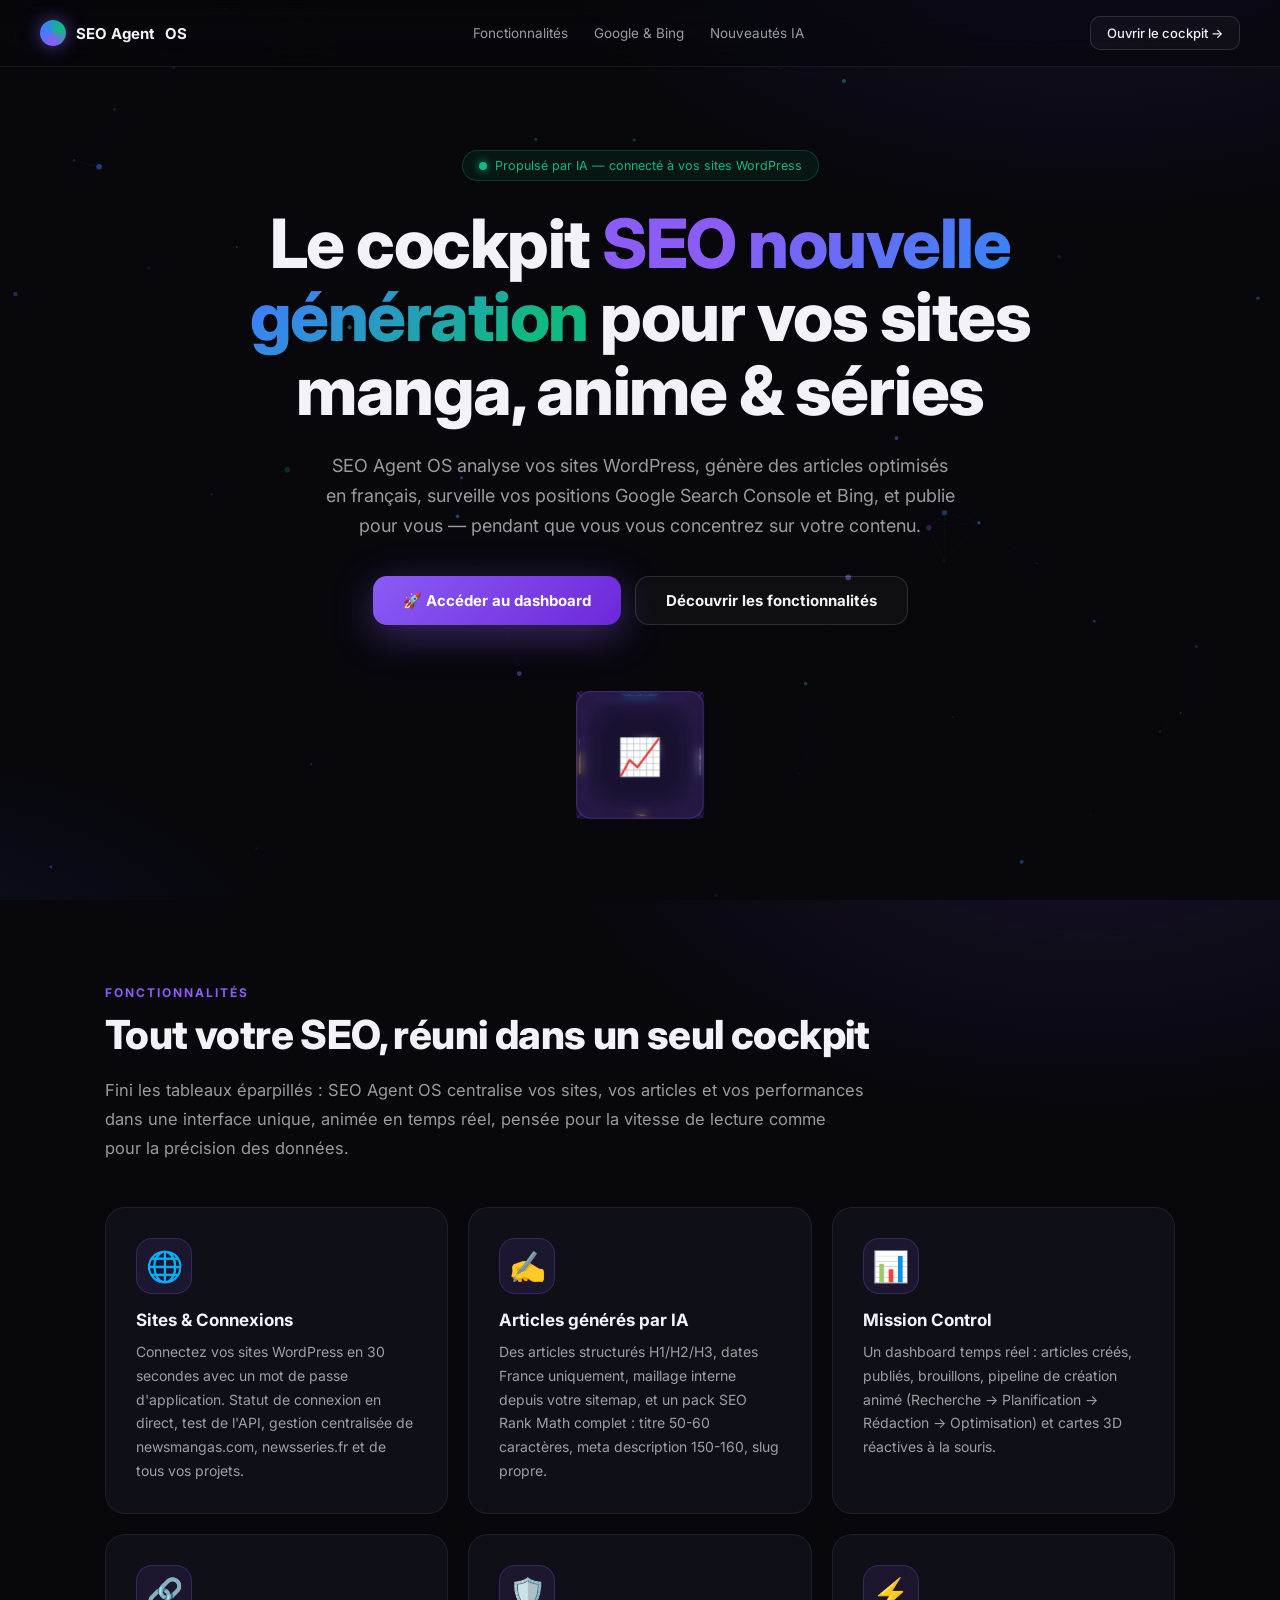
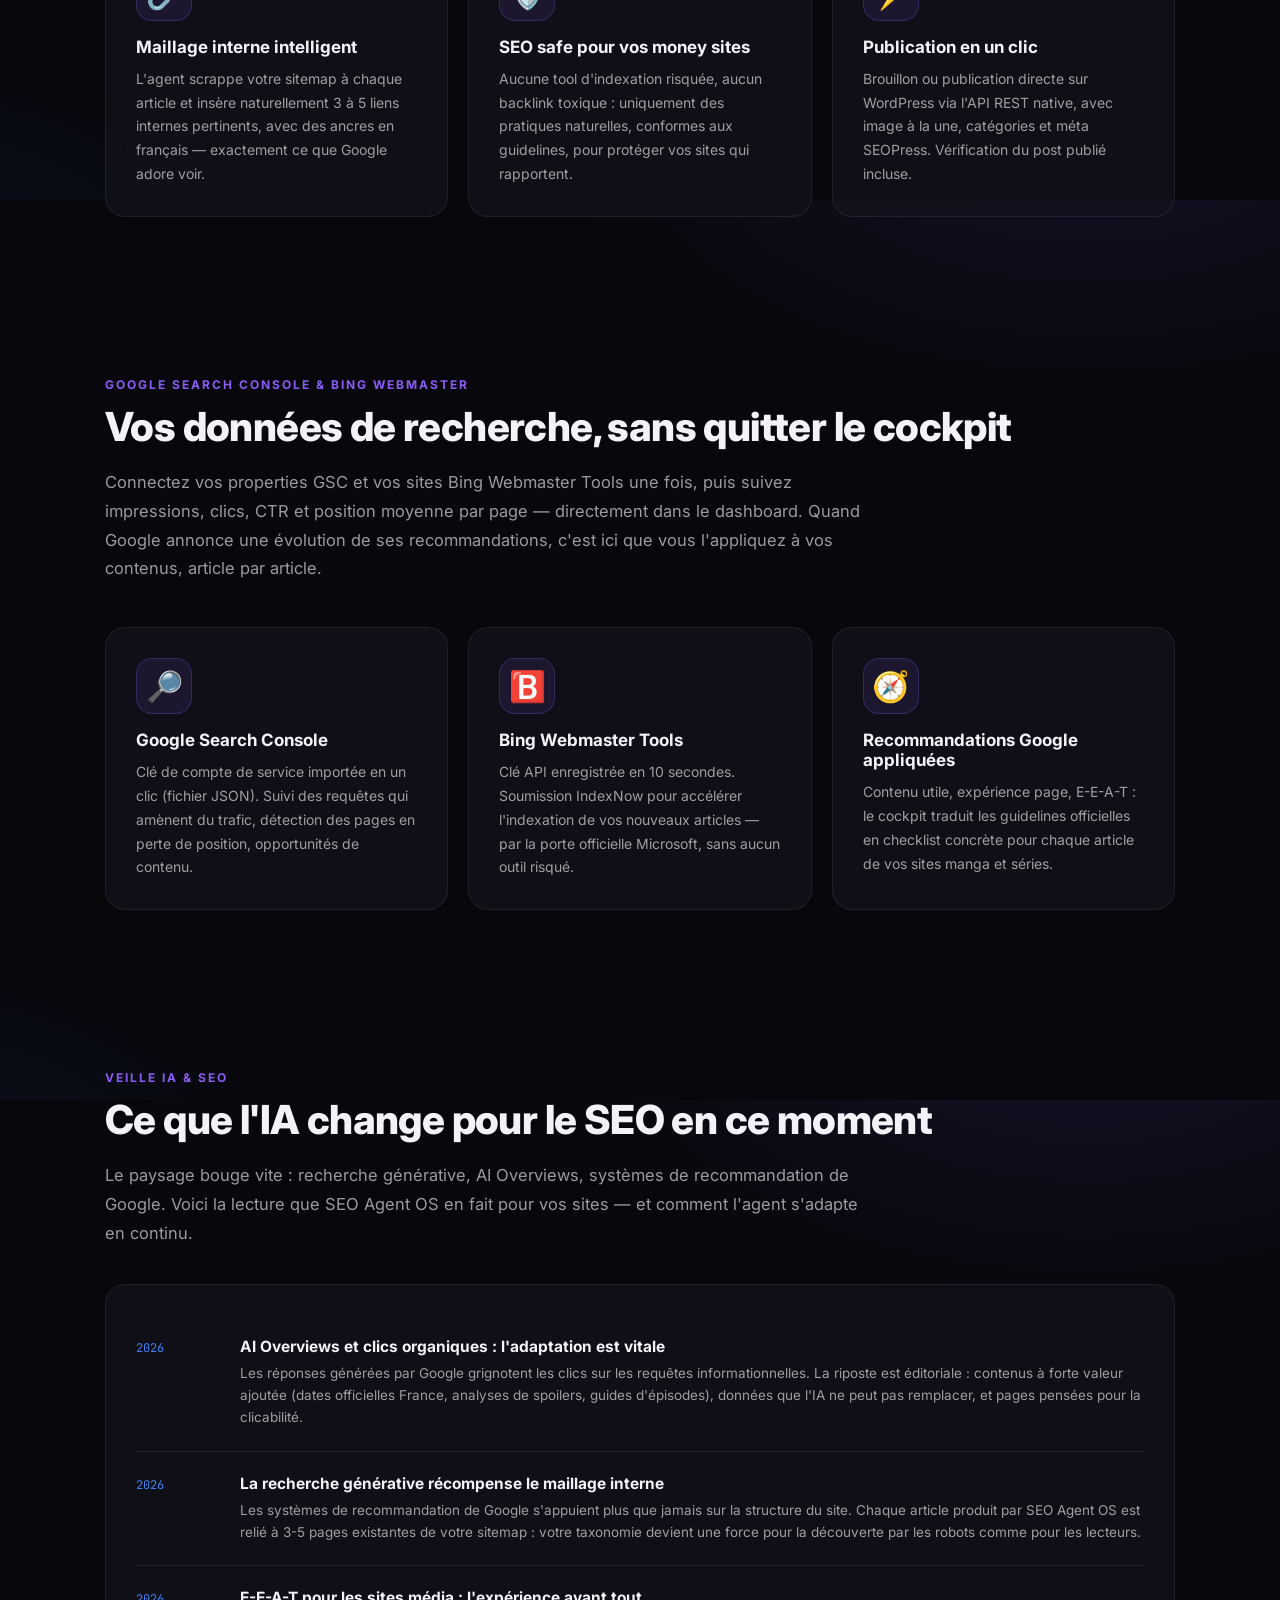
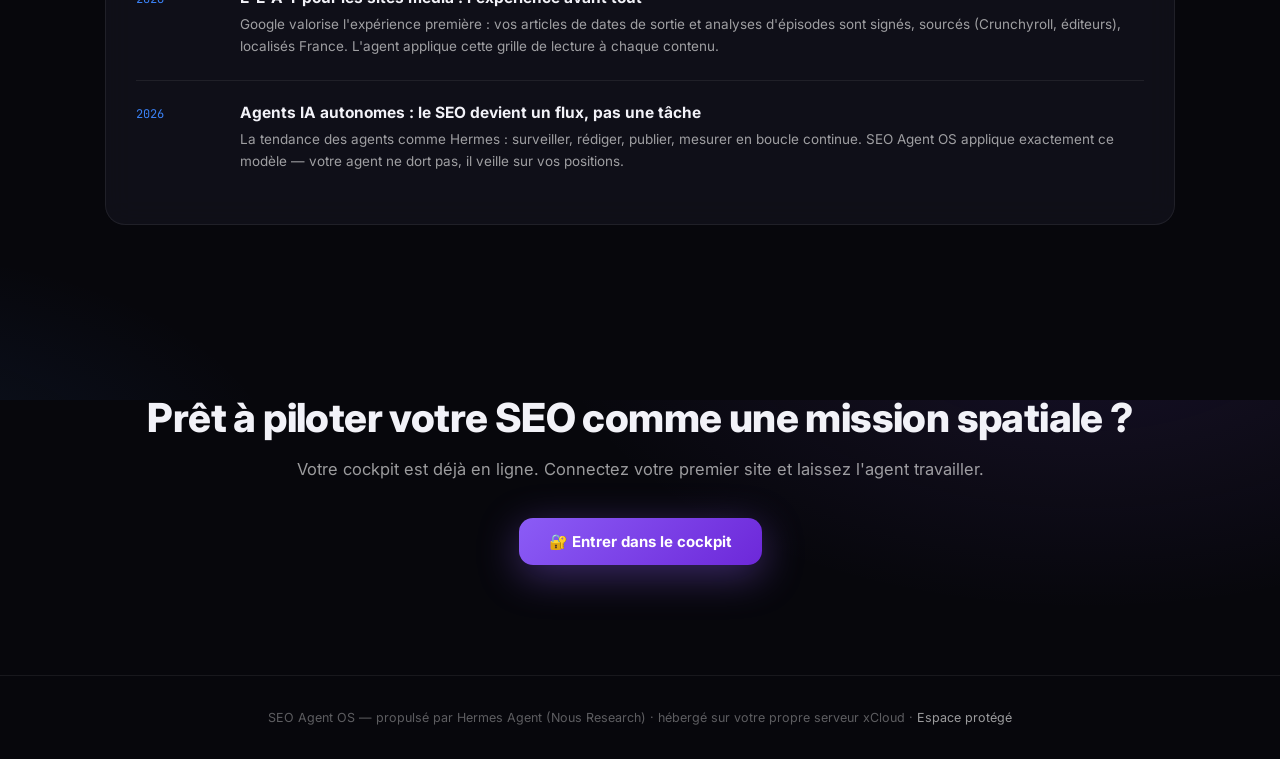
==== index.html @ 4ef745cd "Landing 3D + fix login redirect manual" ====
<!DOCTYPE html>
<html lang="fr">
<head>
    <meta charset="UTF-8">
    <meta name="viewport" content="width=device-width, initial-scale=1.0">
    <title>SEO Agent OS — Pilotage SEO par IA pour vos sites manga & séries</title>
    <meta name="description" content="SEO Agent OS : le cockpit IA qui analyse vos sites WordPress, crée des articles optimisés, surveille Google Search Console et Bing. Conçu pour l'écosystème manga, anime et séries.">
    <link rel="stylesheet" href="styles.css">
    <link href="https://fonts.googleapis.com/css2?family=Inter:wght@300;400;500;600;700;800&family=JetBrains+Mono:wght@500;700&display=swap" rel="stylesheet">
    <style>
        /* ===== LANDING SPECIFIQUE ===== */
        .landing-nav {
            position: fixed; top: 0; left: 0; right: 0; z-index: 50;
            display: flex; align-items: center; justify-content: space-between;
            padding: 16px 40px; background: rgba(7,7,12,.55); backdrop-filter: blur(16px);
            border-bottom: 1px solid var(--border);
        }
        .landing-nav .brand { display:flex; align-items:center; gap:10px; font-weight:700; font-size:15px; }
        .landing-nav .links { display:flex; gap:26px; font-size:13.5px; }
        .landing-nav .links a { color: var(--text-secondary); text-decoration:none; transition: color .2s; }
        .landing-nav .links a:hover { color: var(--text-primary); }

        .hero { padding: 150px 40px 90px; text-align:center; position:relative; }
        .hero-badge {
            display:inline-flex; align-items:center; gap:8px; padding:7px 16px;
            border-radius:30px; font-size:12.5px; color:var(--accent-green);
            background:rgba(16,185,129,.08); border:1px solid rgba(16,185,129,.25);
            margin-bottom:26px;
        }
        .hero h1 {
            font-size: clamp(38px, 6vw, 68px); font-weight: 800; line-height: 1.08;
            letter-spacing: -1.5px; max-width: 900px; margin: 0 auto 24px;
        }
        .hero h1 .grad {
            background: linear-gradient(135deg, #8b5cf6 20%, #3b82f6 55%, #10b981 90%);
            -webkit-background-clip: text; background-clip: text; -webkit-text-fill-color: transparent;
        }
        .hero .sub { font-size: 18px; color: var(--text-secondary); max-width: 640px; margin: 0 auto 36px; line-height: 1.65; }
        .hero-cta { display:flex; gap:14px; justify-content:center; flex-wrap:wrap; }
        .btn-hero {
            padding: 14px 30px; border-radius: 14px; font-size: 15px; font-weight: 700;
            cursor:pointer; text-decoration:none; transition: all .25s; display:inline-flex; align-items:center; gap:10px;
        }
        .btn-hero.p { background: linear-gradient(135deg,#8b5cf6,#6d28d9); color:#fff; box-shadow: 0 10px 40px rgba(139,92,246,.4); }
        .btn-hero.p:hover { transform: translateY(-3px); box-shadow: 0 16px 50px rgba(139,92,246,.55); }
        .btn-hero.s { background: var(--bg-glass); color: var(--text-primary); border: 1px solid var(--border-light); }
        .btn-hero.s:hover { border-color: var(--accent-purple); }

        /* 3D cube flottant */
        .cube-scene { perspective: 1000px; margin: 70px auto 0; width: 120px; height: 120px; }
        .cube {
            width: 120px; height: 120px; position: relative; transform-style: preserve-3d;
            animation: cubeSpin 14s linear infinite;
        }
        @keyframes cubeSpin { from { transform: rotateX(-20deg) rotateY(0);} to { transform: rotateX(-20deg) rotateY(360deg);} }
        .cube-face {
            position:absolute; inset:0; display:flex; align-items:center; justify-content:center;
            font-size: 34px; border-radius: 14px;
            background: rgba(139,92,246,.08); border:1px solid rgba(139,92,246,.35);
            box-shadow: inset 0 0 40px rgba(139,92,246,.1);
            backdrop-filter: blur(4px);
        }
        .cube-face:nth-child(1){ transform: translateZ(60px); }
        .cube-face:nth-child(2){ transform: rotateY(90deg) translateZ(60px); }
        .cube-face:nth-child(3){ transform: rotateY(180deg) translateZ(60px); }
        .cube-face:nth-child(4){ transform: rotateY(-90deg) translateZ(60px); }
        .cube-face:nth-child(5){ transform: rotateX(90deg) translateZ(60px); }
        .cube-face:nth-child(6){ transform: rotateX(-90deg) translateZ(60px); }

        .section-pad { padding: 80px 40px; max-width: 1150px; margin: 0 auto; }
        .kicker { font-size:12px; letter-spacing:2px; text-transform:uppercase; color:var(--accent-purple); font-weight:700; margin-bottom:12px; }
        .h2 { font-size: clamp(26px, 3.6vw, 40px); font-weight:800; letter-spacing:-.6px; line-height:1.15; margin-bottom:18px; }
        .lead { color: var(--text-secondary); font-size:16.5px; line-height:1.75; max-width:760px; }

        .cards3 { display:grid; grid-template-columns: repeat(auto-fit,minmax(280px,1fr)); gap:20px; margin-top:44px; }
        .fcard {
            padding: 30px; border-radius: 20px; background: var(--bg-card);
            border: 1px solid var(--border); backdrop-filter: blur(14px);
            transition: transform .3s ease-out, box-shadow .3s, border-color .3s;
        }
        .fcard:hover { border-color: rgba(139,92,246,.35); box-shadow: 0 20px 60px rgba(0,0,0,.5), 0 0 50px rgba(139,92,246,.07); }
        .fcard .ic { font-size: 30px; margin-bottom: 16px; display:inline-flex; width:56px; height:56px; border-radius:16px; align-items:center; justify-content:center;
            background: rgba(139,92,246,.1); box-shadow: inset 0 0 0 1px rgba(139,92,246,.25); }
        .fcard h3 { font-size: 17px; margin-bottom: 10px; }
        .fcard p { font-size: 14px; color: var(--text-secondary); line-height: 1.7; }

        /* timeline nouveautés IA */
        .news-item { display:flex; gap:18px; padding:22px 0; border-bottom:1px solid var(--border); }
        .news-item:last-child { border-bottom:none; }
        .news-date { font-family:'JetBrains Mono',monospace; font-size:12px; color:var(--accent-blue); min-width:86px; padding-top:3px; }
        .news-item h4 { font-size:15.5px; margin-bottom:6px; }
        .news-item p { font-size:13.5px; color:var(--text-secondary); line-height:1.65; }

        .cta-final { text-align:center; padding: 90px 40px 110px; }
        .cta-final .h2 { margin-bottom: 14px; }

        footer { padding: 34px 40px; border-top:1px solid var(--border); text-align:center; font-size:12.5px; color:var(--text-muted); }
        footer a { color: var(--text-secondary); text-decoration:none; }
    </style>
</head>
<body>
    <nav class="landing-nav">
        <div class="brand"><span class="logo-orb"></span>SEO Agent <b>OS</b></div>
        <div class="links">
            <a href="#fonctionnalites">Fonctionnalités</a>
            <a href="#google">Google &amp; Bing</a>
            <a href="#ia">Nouveautés IA</a>
        </div>
        <a href="/dashboard.html" class="btn-secondary" style="text-decoration:none;">Ouvrir le cockpit →</a>
    </nav>

    <!-- ===== HERO ===== -->
    <header class="hero">
        <div class="hero-badge"><span class="status-dot"></span> Propulsé par IA — connecté à vos sites WordPress</div>
        <h1>Le cockpit <span class="grad">SEO nouvelle génération</span> pour vos sites manga, anime &amp; séries</h1>
        <p class="sub">SEO Agent OS analyse vos sites WordPress, génère des articles optimisés en français, surveille vos positions Google Search Console et Bing, et publie pour vous — pendant que vous vous concentrez sur votre contenu.</p>
        <div class="hero-cta">
            <a href="/dashboard.html" class="btn-hero p">🚀 Accéder au dashboard</a>
            <a href="#fonctionnalites" class="btn-hero s">Découvrir les fonctionnalités</a>
        </div>
        <div class="cube-scene"><div class="cube">
            <div class="cube-face">📈</div><div class="cube-face">🤖</div>
            <div class="cube-face">🔍</div><div class="cube-face">✍️</div>
            <div class="cube-face">🌐</div><div class="cube-face">⚡</div>
        </div></div>
    </header>

    <!-- ===== FONCTIONNALITES ===== -->
    <section class="section-pad" id="fonctionnalites">
        <div class="kicker">Fonctionnalités</div>
        <h2 class="h2">Tout votre SEO, réuni dans un seul cockpit</h2>
        <p class="lead">Fini les tableaux éparpillés : SEO Agent OS centralise vos sites, vos articles et vos performances dans une interface unique, animée en temps réel, pensée pour la vitesse de lecture comme pour la précision des données.</p>
        <div class="cards3">
            <div class="fcard tilt3d"><div class="ic">🌐</div><h3>Sites &amp; Connexions</h3><p>Connectez vos sites WordPress en 30 secondes avec un mot de passe d'application. Statut de connexion en direct, test de l'API, gestion centralisée de newsmangas.com, newsseries.fr et de tous vos projets.</p></div>
            <div class="fcard tilt3d"><div class="ic">✍️</div><h3>Articles générés par IA</h3><p>Des articles structurés H1/H2/H3, dates France uniquement, maillage interne depuis votre sitemap, et un pack SEO Rank Math complet : titre 50-60 caractères, meta description 150-160, slug propre.</p></div>
            <div class="fcard tilt3d"><div class="ic">📊</div><h3>Mission Control</h3><p>Un dashboard temps réel : articles créés, publiés, brouillons, pipeline de création animé (Recherche → Planification → Rédaction → Optimisation) et cartes 3D réactives à la souris.</p></div>
            <div class="fcard tilt3d"><div class="ic">🔗</div><h3>Maillage interne intelligent</h3><p>L'agent scrappe votre sitemap à chaque article et insère naturellement 3 à 5 liens internes pertinents, avec des ancres en français — exactement ce que Google adore voir.</p></div>
            <div class="fcard tilt3d"><div class="ic">🛡️</div><h3>SEO safe pour vos money sites</h3><p>Aucune tool d'indexation risquée, aucun backlink toxique : uniquement des pratiques naturelles, conformes aux guidelines, pour protéger vos sites qui rapportent.</p></div>
            <div class="fcard tilt3d"><div class="ic">⚡</div><h3>Publication en un clic</h3><p>Brouillon ou publication directe sur WordPress via l'API REST native, avec image à la une, catégories et méta SEOPress. Vérification du post publié incluse.</p></div>
        </div>
    </section>

    <!-- ===== GOOGLE / BING ===== -->
    <section class="section-pad" id="google">
        <div class="kicker">Google Search Console &amp; Bing Webmaster</div>
        <h2 class="h2">Vos données de recherche, sans quitter le cockpit</h2>
        <p class="lead">Connectez vos properties GSC et vos sites Bing Webmaster Tools une fois, puis suivez impressions, clics, CTR et position moyenne par page — directement dans le dashboard. Quand Google annonce une évolution de ses recommandations, c'est ici que vous l'appliquez à vos contenus, article par article.</p>
        <div class="cards3">
            <div class="fcard tilt3d"><div class="ic">🔎</div><h3>Google Search Console</h3><p>Clé de compte de service importée en un clic (fichier JSON). Suivi des requêtes qui amènent du trafic, détection des pages en perte de position, opportunités de contenu.</p></div>
            <div class="fcard tilt3d"><div class="ic">🅱️</div><h3>Bing Webmaster Tools</h3><p>Clé API enregistrée en 10 secondes. Soumission IndexNow pour accélérer l'indexation de vos nouveaux articles — par la porte officielle Microsoft, sans aucun outil risqué.</p></div>
            <div class="fcard tilt3d"><div class="ic">🧭</div><h3>Recommandations Google appliquées</h3><p>Contenu utile, expérience page, E-E-A-T : le cockpit traduit les guidelines officielles en checklist concrète pour chaque article de vos sites manga et séries.</p></div>
        </div>
    </section>

    <!-- ===== NOUVEAUTES IA ===== -->
    <section class="section-pad" id="ia">
        <div class="kicker">Veille IA &amp; SEO</div>
        <h2 class="h2">Ce que l'IA change pour le SEO en ce moment</h2>
        <p class="lead">Le paysage bouge vite : recherche générative, AI Overviews, systèmes de recommandation de Google. Voici la lecture que SEO Agent OS en fait pour vos sites — et comment l'agent s'adapte en continu.</p>
        <div class="fcard" style="margin-top:36px;">
            <div class="news-item">
                <span class="news-date">2026</span>
                <div><h4>AI Overviews et clics organiques : l'adaptation est vitale</h4><p>Les réponses générées par Google grignotent les clics sur les requêtes informationnelles. La riposte est éditoriale : contenus à forte valeur ajoutée (dates officielles France, analyses de spoilers, guides d'épisodes), données que l'IA ne peut pas remplacer, et pages pensées pour la clicabilité.</p></div>
            </div>
            <div class="news-item">
                <span class="news-date">2026</span>
                <div><h4>La recherche générative récompense le maillage interne</h4><p>Les systèmes de recommandation de Google s'appuient plus que jamais sur la structure du site. Chaque article produit par SEO Agent OS est relié à 3-5 pages existantes de votre sitemap : votre taxonomie devient une force pour la découverte par les robots comme pour les lecteurs.</p></div>
            </div>
            <div class="news-item">
                <span class="news-date">2026</span>
                <div><h4>E-E-A-T pour les sites média : l'expérience avant tout</h4><p>Google valorise l'expérience première : vos articles de dates de sortie et analyses d'épisodes sont signés, sourcés (Crunchyroll, éditeurs), localisés France. L'agent applique cette grille de lecture à chaque contenu.</p></div>
            </div>
            <div class="news-item">
                <span class="news-date">2026</span>
                <div><h4>Agents IA autonomes : le SEO devient un flux, pas une tâche</h4><p>La tendance des agents comme Hermes : surveiller, rédiger, publier, mesurer en boucle continue. SEO Agent OS applique exactement ce modèle — votre agent ne dort pas, il veille sur vos positions.</p></div>
            </div>
        </div>
    </section>

    <!-- ===== CTA FINAL ===== -->
    <section class="cta-final">
        <h2 class="h2">Prêt à piloter votre SEO comme une mission spatiale ?</h2>
        <p class="lead" style="margin:0 auto 34px;">Votre cockpit est déjà en ligne. Connectez votre premier site et laissez l'agent travailler.</p>
        <a href="/dashboard.html" class="btn-hero p">🔐 Entrer dans le cockpit</a>
    </section>

    <footer>
        SEO Agent OS — propulsé par Hermes Agent (Nous Research) · hébergé sur votre propre serveur xCloud · <a href="/dashboard.html">Espace protégé</a>
    </footer>

    <script>
        // particules d'arrière-plan (flow discret)
        const canvas = document.createElement('canvas');
        canvas.style.cssText = 'position:fixed;inset:0;z-index:-1;pointer-events:none;';
        document.body.prepend(canvas);
        const ctx = canvas.getContext('2d');
        let W, H, P = [];
        const C = ['139,92,246','59,130,246','16,185,129'];
        function resize(){ W = canvas.width = innerWidth; H = canvas.height = innerHeight; }
        resize(); addEventListener('resize', resize);
        for (let i = 0; i < 55; i++) P.push({x:Math.random()*W, y:Math.random()*H, r:Math.random()*2+.6, vx:(Math.random()-.5)*.28, vy:(Math.random()-.5)*.28, c:C[i%3], a:Math.random()*.35+.12, ph:Math.random()*6.28});
        (function draw(){
            ctx.clearRect(0,0,W,H);
            for (let i=0;i<P.length;i++){
                const p=P[i]; p.x+=p.vx; p.y+=p.vy;
                if(p.x<0||p.x>W)p.vx*=-1; if(p.y<0||p.y>H)p.vy*=-1;
                p.ph+=.02;
                for(let j=i+1;j<P.length;j++){
                    const q=P[j], d=Math.hypot(p.x-q.x,p.y-q.y);
                    if(d<140){ ctx.strokeStyle=`rgba(${p.c},${(1-d/140)*.07})`; ctx.lineWidth=1; ctx.beginPath(); ctx.moveTo(p.x,p.y); ctx.lineTo(q.x,q.y); ctx.stroke(); }
                }
                ctx.beginPath(); ctx.arc(p.x,p.y,p.r+Math.sin(p.ph)*.4,0,6.283);
                ctx.fillStyle=`rgba(${p.c},${p.a+Math.sin(p.ph)*.08})`; ctx.fill();
            }
            requestAnimationFrame(draw);
        })();

        // tilt 3D sur les cartes
        document.querySelectorAll('.tilt3d').forEach(card => {
            card.addEventListener('mousemove', e => {
                const r = card.getBoundingClientRect();
                const x = (e.clientX - r.left)/r.width - .5, y = (e.clientY - r.top)/r.height - .5;
                card.style.transform = `perspective(900px) rotateY(${x*9}deg) rotateX(${-y*9}deg) translateY(-4px) scale(1.02)`;
            });
            card.addEventListener('mouseleave', () => card.style.transform = '');
        });

        // défilement doux pour les ancres
        document.querySelectorAll('a[href^="#"]').forEach(a =>
            a.addEventListener('click', e => {
                e.preventDefault();
                document.querySelector(a.getAttribute('href'))?.scrollIntoView({behavior:'smooth'});
            }));
    </script>
</body>
</html>
---- styles.css ----
/* SEO Agent OS — Mission Control · dark glassmorphism + 3D tilt + neon */

* { margin: 0; padding: 0; box-sizing: border-box; }

:root {
    --bg-primary: #07070c;
    --bg-secondary: #0e0e16;
    --bg-card: rgba(20, 20, 32, 0.65);
    --bg-glass: rgba(255, 255, 255, 0.03);
    --border: rgba(255, 255, 255, 0.07);
    --border-light: rgba(255, 255, 255, 0.13);
    --text-primary: #f2f2f8;
    --text-secondary: rgba(255, 255, 255, 0.6);
    --text-muted: rgba(255, 255, 255, 0.35);
    --accent-purple: #8b5cf6;
    --accent-green: #10b981;
    --accent-blue: #3b82f6;
    --accent-orange: #f97316;
    --shadow: 0 12px 40px rgba(0, 0, 0, 0.5);
    --radius: 16px;
}

body {
    font-family: 'Inter', -apple-system, sans-serif;
    background:
        radial-gradient(900px 500px at 85% -10%, rgba(139, 92, 246, 0.12), transparent 60%),
        radial-gradient(700px 400px at -10% 110%, rgba(59, 130, 246, 0.10), transparent 60%),
        var(--bg-primary);
    color: var(--text-primary);
    height: 100vh;
    overflow: hidden;
}

.app-container { display: flex; height: 100vh; }

/* ================= SIDEBAR ================= */
.sidebar {
    width: 250px; min-width: 250px;
    background: rgba(14, 14, 22, 0.85);
    backdrop-filter: blur(20px);
    border-right: 1px solid var(--border);
    display: flex; flex-direction: column;
    padding: 24px 0;
}

.sidebar-logo {
    display: flex; align-items: center; gap: 12px;
    padding: 0 22px 22px; font-size: 16px; font-weight: 500;
    color: var(--text-secondary);
    border-bottom: 1px solid var(--border); margin-bottom: 18px;
}
.sidebar-logo b { color: var(--text-primary); }
.logo-orb {
    width: 26px; height: 26px; border-radius: 50%;
    background: conic-gradient(from 180deg, #8b5cf6, #3b82f6, #10b981, #8b5cf6);
    box-shadow: 0 0 18px rgba(139, 92, 246, 0.6);
    animation: spin 6s linear infinite;
}
@keyframes spin { to { transform: rotate(360deg); } }

.nav-menu { display: flex; flex-direction: column; gap: 4px; padding: 0 12px; }
.nav-item {
    display: flex; align-items: center; gap: 12px;
    padding: 11px 14px; border-radius: 12px;
    color: var(--text-secondary); text-decoration: none;
    font-size: 14px; font-weight: 500;
    transition: all .25s; position: relative;
}
.nav-item:hover { background: var(--bg-glass); color: var(--text-primary); }
.nav-item.active {
    background: linear-gradient(135deg, rgba(139,92,246,.18), rgba(59,130,246,.08));
    color: var(--text-primary);
    box-shadow: inset 0 0 0 1px rgba(139,92,246,.35), 0 4px 18px rgba(139,92,246,.15);
}
.nav-icon { font-size: 15px; color: var(--accent-purple); }

.sidebar-footer { margin-top: auto; padding: 18px 22px; border-top: 1px solid var(--border); }
.agent-status { display: flex; align-items: center; gap: 9px; font-size: 12.5px; color: var(--text-secondary); }
.status-dot { width: 8px; height: 8px; border-radius: 50%; background: var(--accent-green); box-shadow: 0 0 10px var(--accent-green); animation: pulse 2s infinite; }
@keyframes pulse { 0%,100%{opacity:1} 50%{opacity:.4} }

/* ================= MAIN ================= */
.main-content { flex: 1; overflow-y: auto; }

.content-header {
    display: flex; align-items: center; justify-content: space-between;
    padding: 26px 36px; position: sticky; top: 0; z-index: 10;
    background: rgba(7,7,12,.6); backdrop-filter: blur(16px);
    border-bottom: 1px solid var(--border);
}
.content-header h2 { font-size: 21px; font-weight: 700; letter-spacing: -.3px; }
.header-subtitle { font-size: 12.5px; color: var(--text-muted); margin-top: 4px; }

.page { display: none; padding: 30px 36px 60px; }
.page.active { display: block; animation: pageIn .35s ease-out; }
@keyframes pageIn { from { opacity: 0; transform: translateY(8px);} to { opacity: 1; transform: none;} }

/* ================= CARDS & 3D TILT ================= */
.tilt {
    transform-style: preserve-3d;
    transition: transform .25s ease-out, box-shadow .25s;
    will-change: transform;
}
.tilt:hover { box-shadow: 0 18px 50px rgba(0,0,0,.55), 0 0 40px rgba(139,92,246,.08); z-index: 2; }

.section { margin-top: 34px; }
.section-title {
    font-size: 13px; font-weight: 700; letter-spacing: 1.2px;
    text-transform: uppercase; color: var(--text-muted); margin-bottom: 16px;
    display: flex; align-items: center; gap: 10px;
}
.section-title::after { content:''; height:1px; flex:1; background:linear-gradient(90deg,var(--border-light),transparent); }

/* STATS */
.stats-grid { display: grid; grid-template-columns: repeat(auto-fit,minmax(210px,1fr)); gap: 16px; }
.stat-card {
    display: flex; align-items: center; gap: 16px;
    padding: 22px; border-radius: var(--radius);
    background: var(--bg-card); border: 1px solid var(--border);
    backdrop-filter: blur(14px); box-shadow: var(--shadow);
}
.stat-icon {
    width: 48px; height: 48px; border-radius: 14px; flex-shrink: 0;
    display: flex; align-items: center; justify-content: center;
    font-size: 20px; color: rgb(var(--glow));
    background: rgba(var(--glow), .1);
    box-shadow: inset 0 0 0 1px rgba(var(--glow), .25), 0 0 24px rgba(var(--glow), .12);
}
.stat-number {
    font-family: 'JetBrains Mono', monospace;
    font-size: 28px; font-weight: 700; line-height: 1;
    background: linear-gradient(135deg, #fff, #b9b9d6);
    -webkit-background-clip: text; -webkit-text-fill-color: transparent;
}
.stat-label { font-size: 11px; color: var(--text-muted); text-transform: uppercase; letter-spacing: .8px; margin-top: 5px; }

/* PIPELINE */
.pipeline-container { display: flex; align-items: stretch; gap: 10px; }
.pipeline-step {
    flex: 1; text-align: center; padding: 24px 14px;
    border-radius: var(--radius);
    background: var(--bg-card); border: 1px solid var(--border);
    backdrop-filter: blur(14px); position: relative; overflow: hidden;
}
.pipeline-step.active {
    border-color: rgba(16,185,129,.4);
    box-shadow: 0 0 30px rgba(16,185,129,.1), inset 0 0 24px rgba(16,185,129,.04);
}
.pipeline-step.active::before {
    content:''; position:absolute; inset:0;
    background: linear-gradient(110deg, transparent 30%, rgba(16,185,129,.08) 50%, transparent 70%);
    animation: shimmer 2.4s infinite;
}
@keyframes shimmer { from { transform: translateX(-100%);} to { transform: translateX(100%);} }
.step-icon { font-size: 26px; margin-bottom: 10px; filter: drop-shadow(0 0 12px rgba(139,92,246,.5)); }
.pipeline-step h4 { font-size: 14px; font-weight: 600; }
.step-status { font-size: 11.5px; color: var(--text-muted); margin-top: 4px; }
.pipeline-step.active .step-status { color: var(--accent-green); }
.step-progress { height: 4px; border-radius: 2px; background: rgba(255,255,255,.06); margin-top: 14px; overflow: hidden; }
.progress-bar { height: 100%; border-radius: 2px; background: linear-gradient(90deg, var(--accent-purple), var(--accent-blue)); box-shadow: 0 0 10px rgba(139,92,246,.6); transition: width .6s ease; }
.pipeline-arrow { align-self: center; color: var(--text-muted); font-size: 18px; flex-shrink: 0; }

/* ARTICLE CARDS (dashboard) */
.articles-list { display: grid; grid-template-columns: repeat(auto-fill,minmax(320px,1fr)); gap: 14px; }
.article-card {
    padding: 18px; border-radius: var(--radius);
    background: var(--bg-card); border: 1px solid var(--border);
    backdrop-filter: blur(14px);
}
.article-status {
    display: inline-block; padding: 3px 10px; border-radius: 20px;
    font-size: 10.5px; font-weight: 700; text-transform: uppercase; letter-spacing: .6px;
}
.article-status.optimized { background: rgba(16,185,129,.15); color: var(--accent-green); }
.article-status.in-progress { background: rgba(249,115,22,.15); color: var(--accent-orange); }
.article-card h4 { font-size: 14.5px; margin: 10px 0 8px; line-height: 1.4; }
.article-meta { display: flex; gap: 14px; font-size: 12px; color: var(--text-secondary); flex-wrap: wrap; }
.article-actions { display: flex; gap: 8px; margin-top: 14px; }
.btn-small {
    padding: 6px 14px; border-radius: 8px; font-size: 12px; font-weight: 600;
    background: rgba(139,92,246,.15); color: #b79dfc; border: 1px solid rgba(139,92,246,.3);
    cursor: pointer; transition: all .2s;
}
.btn-small:hover { background: rgba(139,92,246,.28); }
.btn-small.secondary { background: var(--bg-glass); color: var(--text-secondary); border-color: var(--border-light); }
.btn-small.secondary:hover { color: var(--text-primary); }

/* TABLE */
.page-actions { display: flex; gap: 12px; margin-bottom: 20px; align-items: center; }
.search-input, .filter-select {
    padding: 10px 14px; border-radius: 10px;
    background: var(--bg-card); border: 1px solid var(--border-light);
    color: var(--text-primary); font-size: 13px; outline: none;
}
.search-input { flex: 1; max-width: 380px; }
.search-input:focus, .filter-select:focus { border-color: var(--accent-purple); box-shadow: 0 0 0 3px rgba(139,92,246,.15); }

.articles-table {
    border-radius: var(--radius); overflow: hidden;
    background: var(--bg-card); border: 1px solid var(--border); backdrop-filter: blur(14px);
}
.articles-table table { width: 100%; border-collapse: collapse; }
.articles-table th {
    text-align: left; padding: 13px 18px; font-size: 11px; font-weight: 700;
    color: var(--text-muted); text-transform: uppercase; letter-spacing: .8px;
    background: rgba(255,255,255,.02); border-bottom: 1px solid var(--border);
}
.articles-table td { padding: 13px 18px; font-size: 13.5px; border-bottom: 1px solid var(--border); }
.articles-table tr:last-child td { border-bottom: none; }
.articles-table tbody tr { transition: background .15s; }
.articles-table tbody tr:hover { background: rgba(139,92,246,.05); }

.badge { display: inline-block; padding: 4px 11px; border-radius: 20px; font-size: 11px; font-weight: 600; }
.badge.success { background: rgba(16,185,129,.15); color: var(--accent-green); border: 1px solid rgba(16,185,129,.3); }
.badge.warning { background: rgba(249,115,22,.15); color: var(--accent-orange); border: 1px solid rgba(249,115,22,.3); }
.badge.danger { background: rgba(239,68,68,.15); color: #ef4444; border: 1px solid rgba(239,68,68,.3); }

/* SITES */
.sites-grid { display: grid; grid-template-columns: repeat(auto-fill,minmax(320px,1fr)); gap: 16px; }
.site-card { padding: 20px; border-radius: var(--radius); background: var(--bg-card); border: 1px solid var(--border); backdrop-filter: blur(14px); box-shadow: var(--shadow); }
.site-card h3 { font-size: 16px; margin-bottom: 4px; }
.conn-grid { display: grid; grid-template-columns: 1fr 1fr; gap: 14px; }
.conn-card {
    display: flex; align-items: center; gap: 16px; padding: 20px;
    border-radius: var(--radius); background: var(--bg-card);
    border: 1px solid var(--border); backdrop-filter: blur(14px);
}
.conn-card > div:nth-child(2) { flex: 1; }
.conn-card p { font-size: 12px; color: var(--text-muted); margin-top: 3px; }
.conn-logo {
    width: 44px; height: 44px; border-radius: 12px; flex-shrink: 0;
    display: flex; align-items: center; justify-content: center;
    font-weight: 800; font-size: 18px;
}
.conn-logo.gsc { background: rgba(59,130,246,.12); color: #60a5fa; box-shadow: inset 0 0 0 1px rgba(59,130,246,.3); }
.conn-logo.bing { background: rgba(16,185,129,.12); color: #34d399; box-shadow: inset 0 0 0 1px rgba(16,185,129,.3); }

/* BUTTONS */
.btn-primary {
    display: inline-flex; align-items: center; gap: 8px;
    padding: 10px 20px; border: none; border-radius: 12px;
    background: linear-gradient(135deg, #8b5cf6, #6d28d9);
    color: #fff; font-size: 13.5px; font-weight: 600; cursor: pointer;
    transition: all .2s; box-shadow: 0 6px 24px rgba(139,92,246,.35);
}
.btn-primary:hover { transform: translateY(-2px); box-shadow: 0 10px 32px rgba(139,92,246,.5); }
.btn-secondary {
    padding: 8px 16px; border-radius: 10px; font-size: 13px; font-weight: 500;
    background: var(--bg-glass); color: var(--text-primary);
    border: 1px solid var(--border-light); cursor: pointer; transition: all .2s;
}
.btn-secondary:hover { border-color: var(--accent-purple); background: rgba(139,92,246,.1); }
.btn-icon { background: none; border: none; cursor: pointer; font-size: 15px; padding: 5px 7px; border-radius: 7px; transition: background .2s; }
.btn-icon:hover { background: var(--bg-glass); }

/* MODAL */
.modal {
    display: none; position: fixed; inset: 0; z-index: 100;
    background: rgba(0,0,0,.7); backdrop-filter: blur(6px);
    align-items: center; justify-content: center;
}
.modal.active { display: flex; }
.modal-content {
    width: 92%; max-width: 470px; max-height: 88vh; overflow-y: auto;
    background: var(--bg-secondary); border: 1px solid var(--border-light);
    border-radius: 20px; box-shadow: 0 30px 80px rgba(0,0,0,.7);
    animation: modalIn .25s ease-out;
}
@keyframes modalIn { from { opacity:0; transform: scale(.96) translateY(10px);} to { opacity:1; transform:none;} }
.modal-header { display: flex; align-items: center; justify-content: space-between; padding: 20px 24px; border-bottom: 1px solid var(--border); }
.modal-header h3 { font-size: 16px; }
.modal-close { background: none; border: none; color: var(--text-secondary); font-size: 22px; cursor: pointer; line-height: 1; }
.modal-close:hover { color: var(--text-primary); }
.modal-body { padding: 22px 24px; display: flex; flex-direction: column; gap: 15px; }
.modal-footer { display: flex; justify-content: flex-end; gap: 10px; padding: 18px 24px; border-top: 1px solid var(--border); }

.form-group { display: flex; flex-direction: column; gap: 6px; }
.form-group label { font-size: 12.5px; font-weight: 500; color: var(--text-secondary); }
.form-group input {
    padding: 11px 13px; background: rgba(0,0,0,.3);
    border: 1px solid var(--border-light); border-radius: 10px;
    color: var(--text-primary); font-size: 14px; outline: none; transition: all .2s;
}
.form-group input:focus { border-color: var(--accent-purple); box-shadow: 0 0 0 3px rgba(139,92,246,.15); }

/* ================= PARTICULES BG ================= */
#bgParticles {
    position: fixed; inset: 0; z-index: 0; pointer-events: none;
}
.main-content, .sidebar { position: relative; z-index: 1; }

.conn-help {
    margin-top: 14px; font-size: 12px; color: var(--text-muted); line-height: 1.6;
}

/* SCROLLBAR */
::-webkit-scrollbar { width: 8px; height: 8px; }
::-webkit-scrollbar-thumb { background: var(--border-light); border-radius: 4px; }
::-webkit-scrollbar-thumb:hover { background: rgba(139,92,246,.4); }
::-webkit-scrollbar-track { background: transparent; }
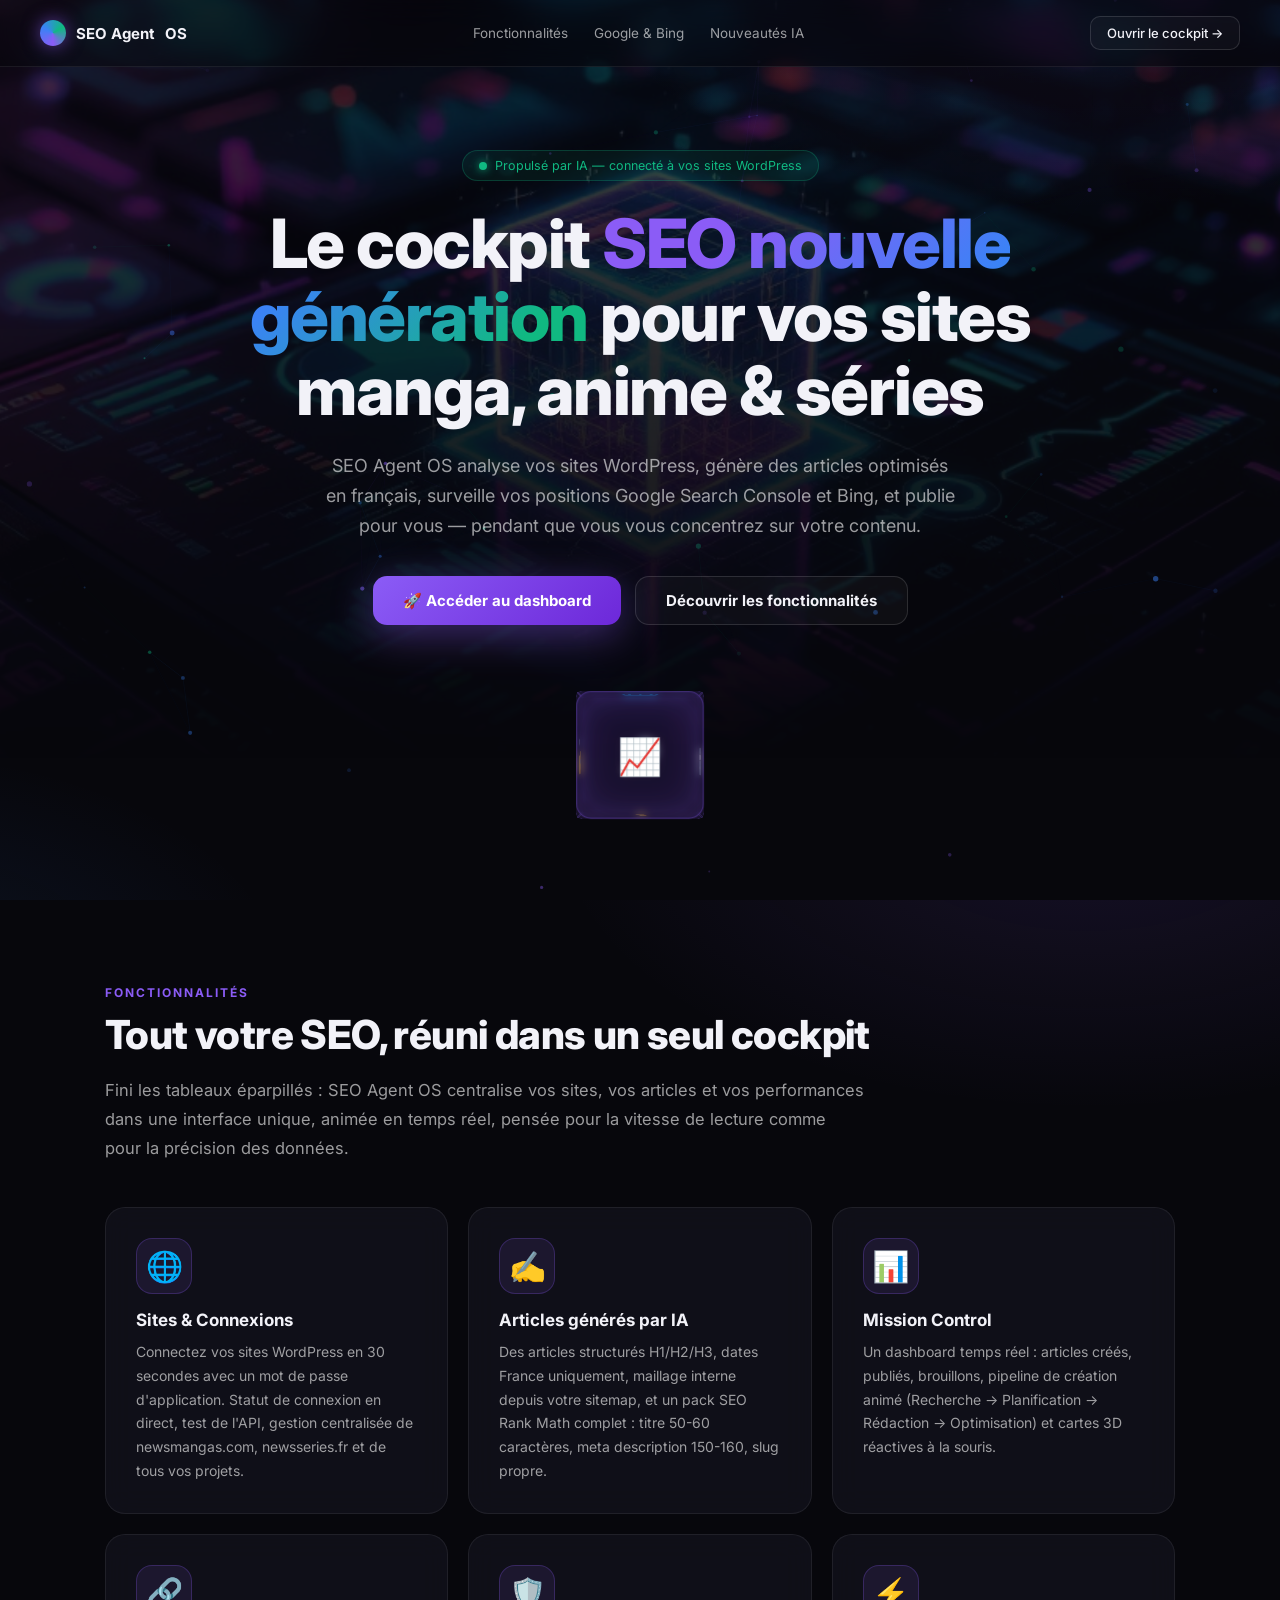
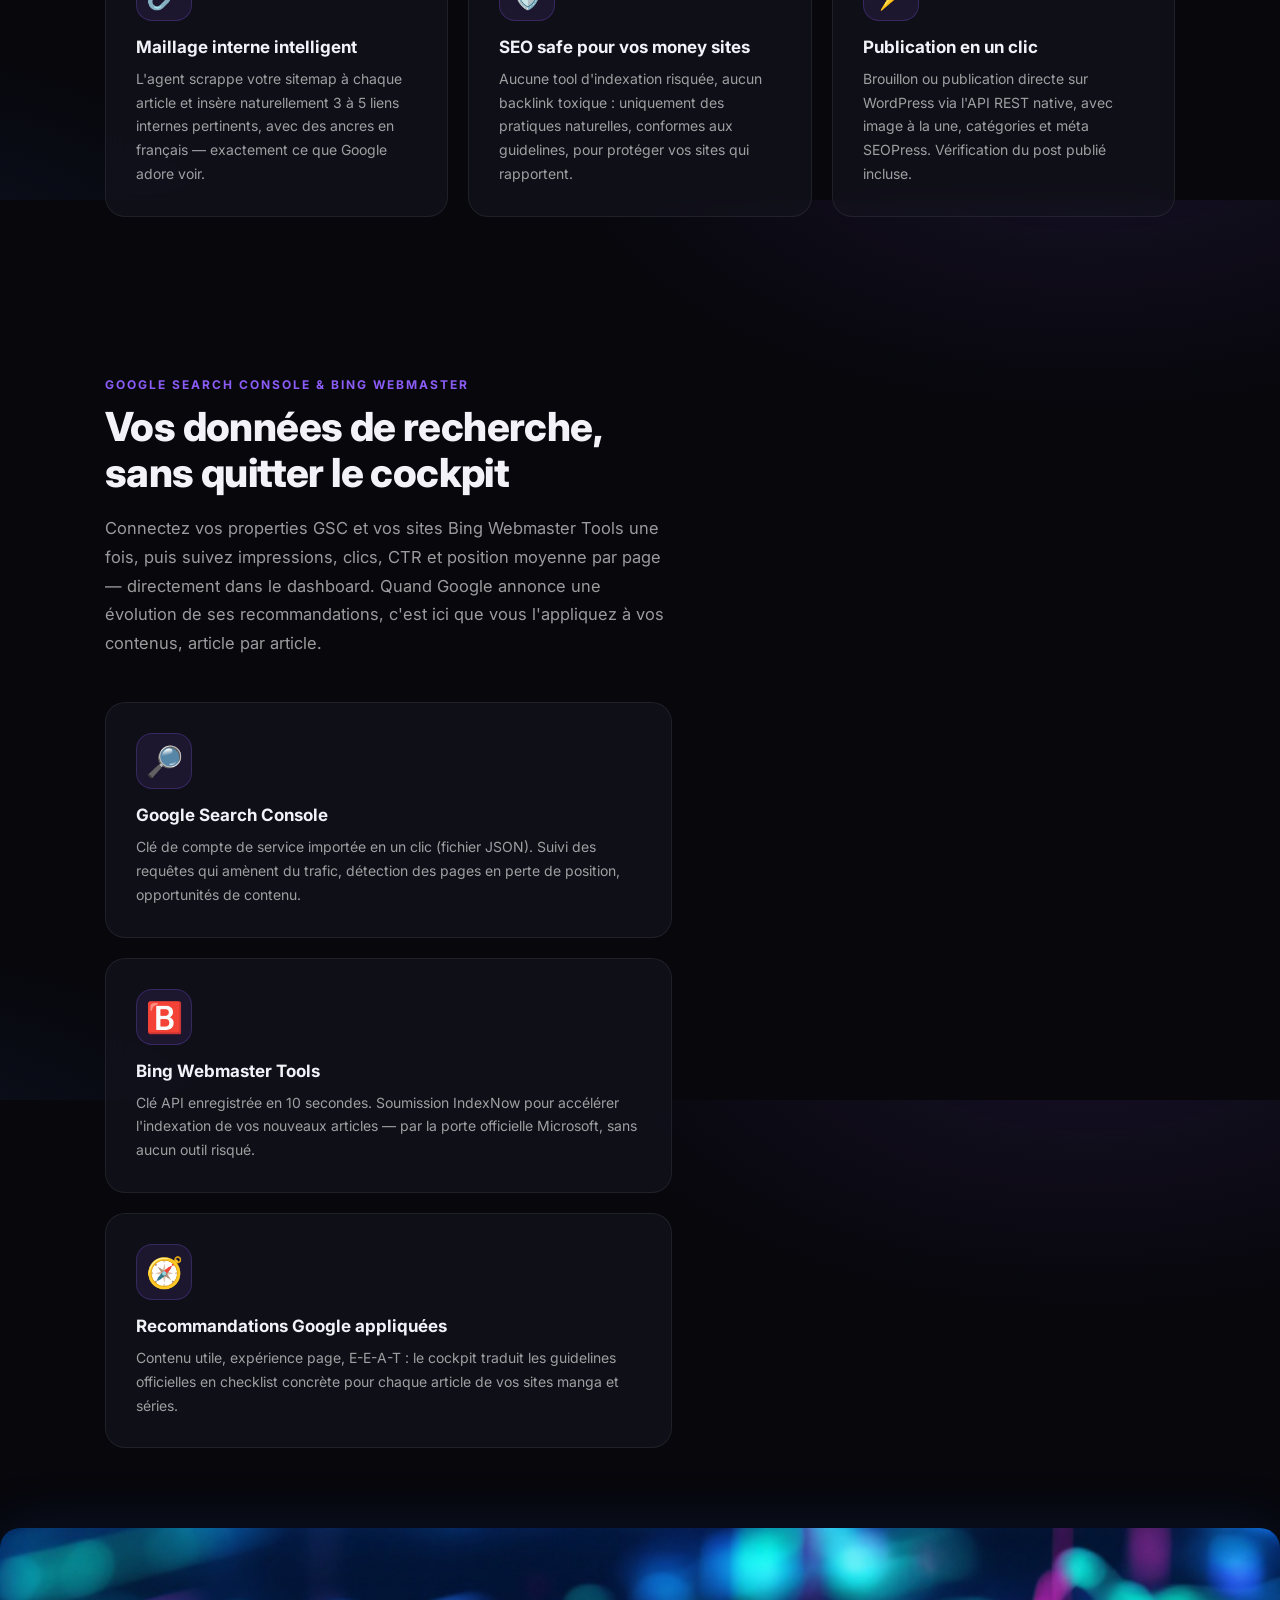
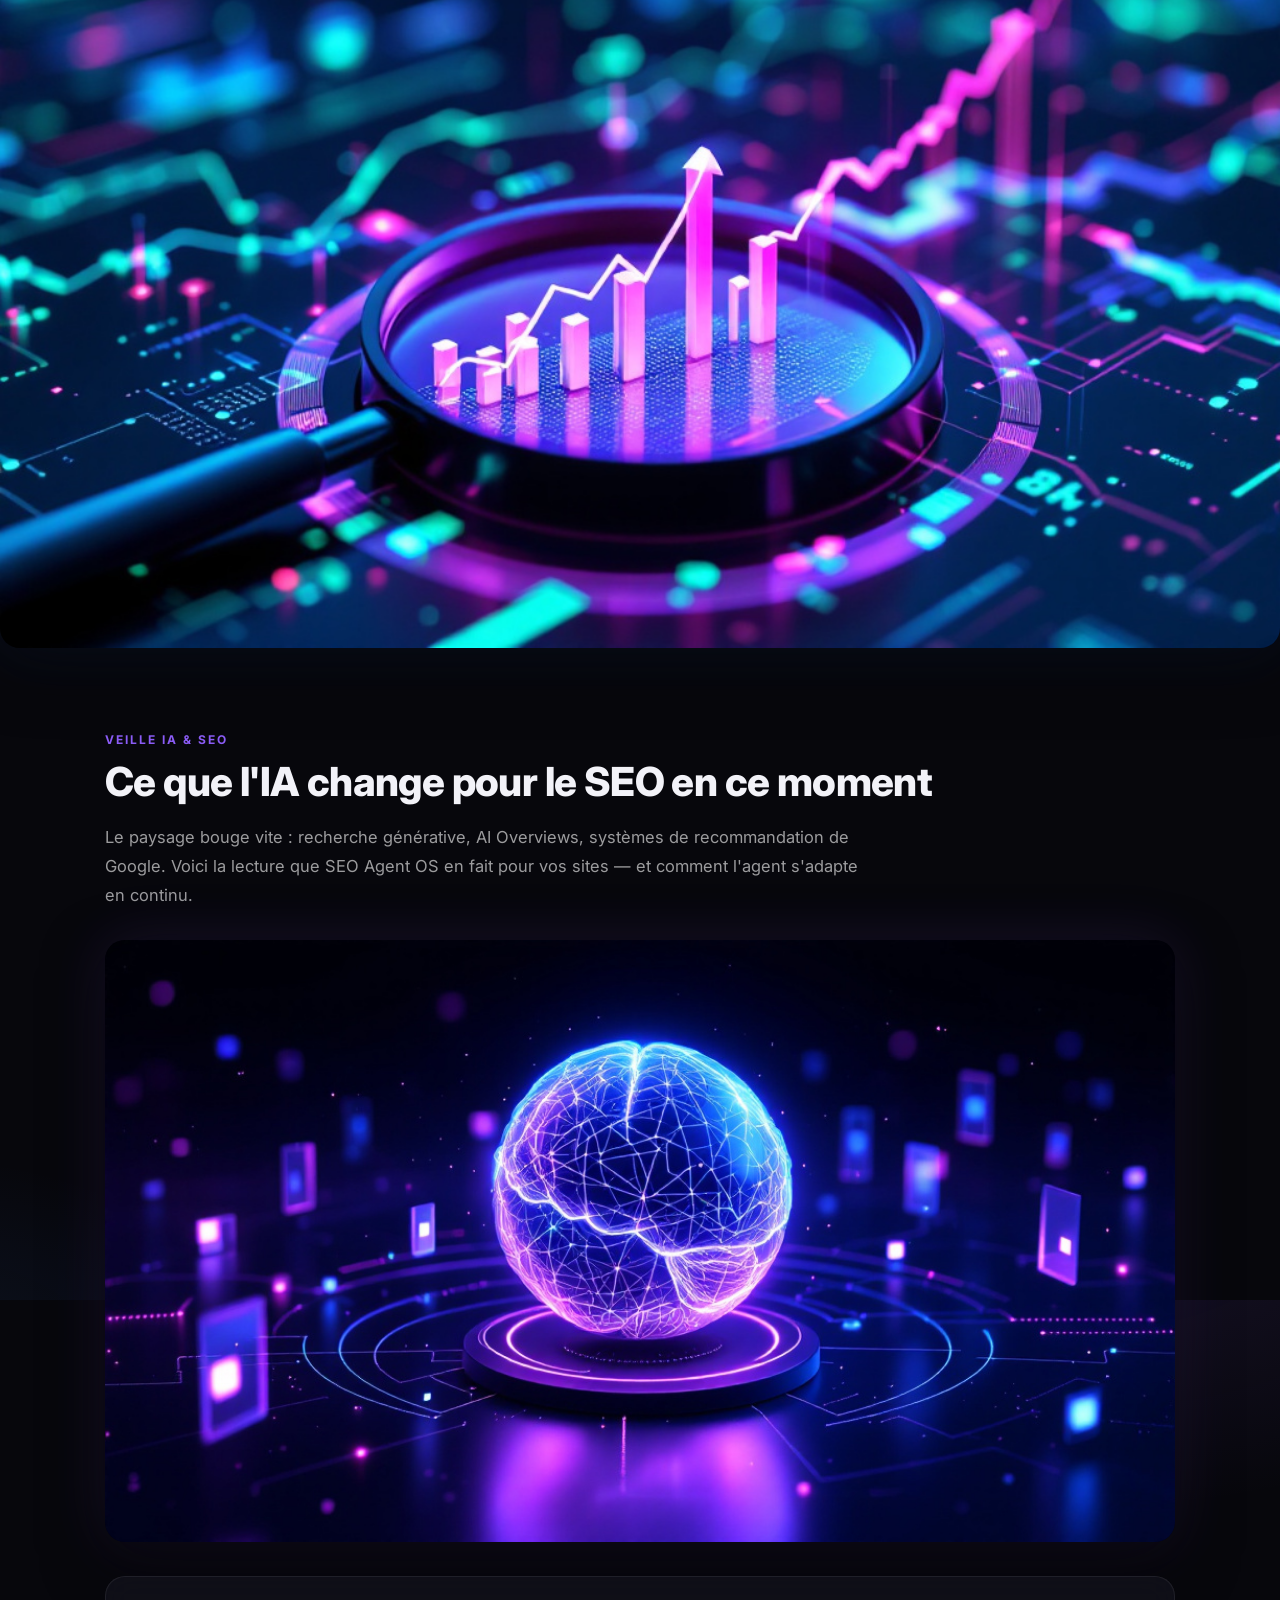
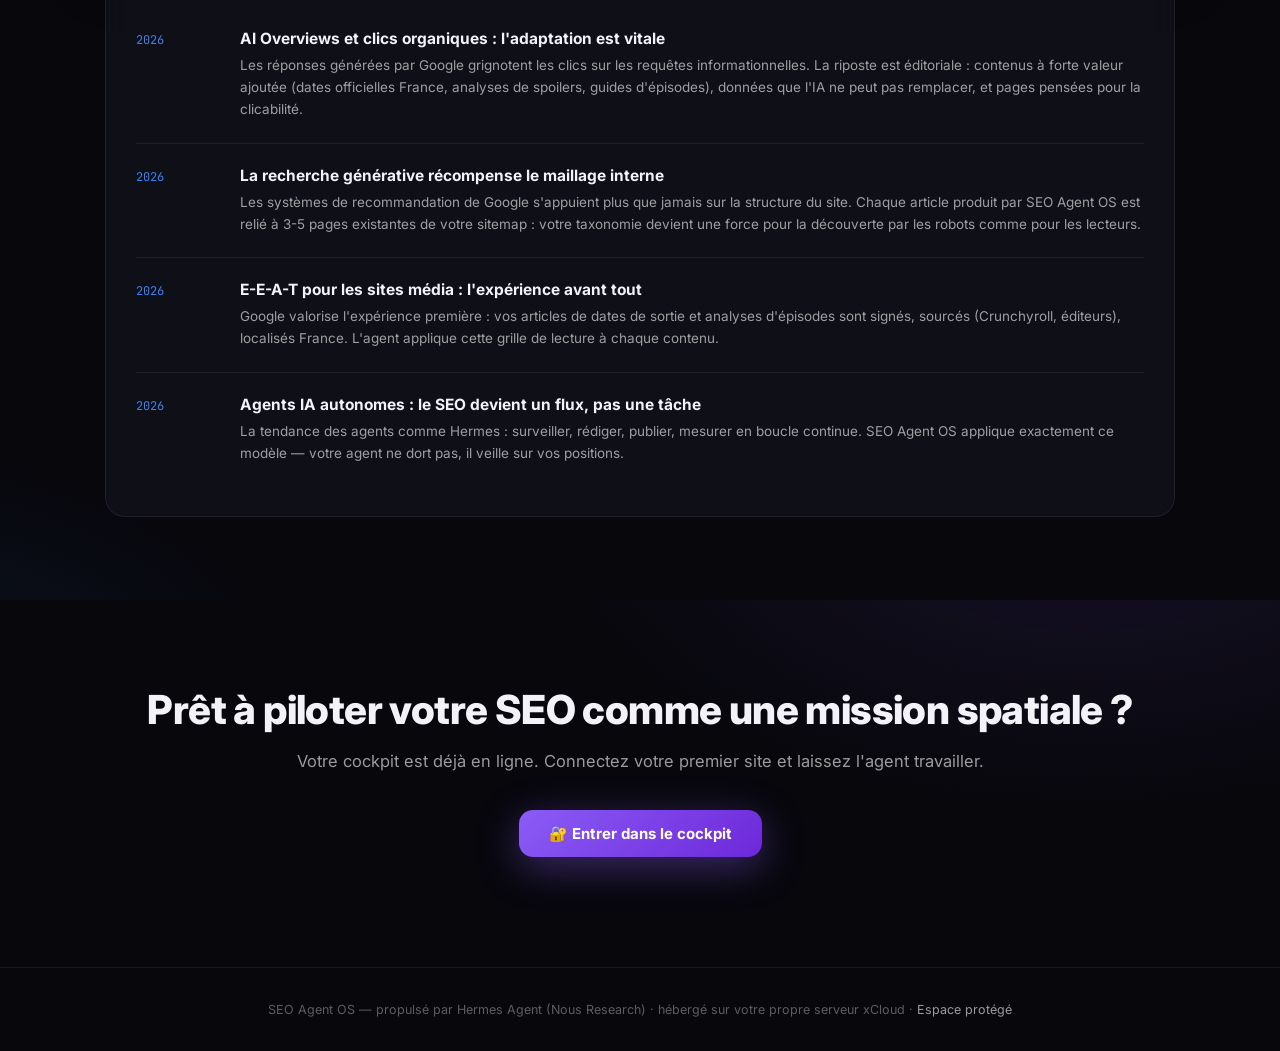
==== commit c4c8a73f: "Landing: images IA (hero bg, gsc, wordpress) + responsive" ====
--- a/index.html
+++ b/index.html
@@ -96,6 +96,7 @@
 
         footer { padding: 34px 40px; border-top:1px solid var(--border); text-align:center; font-size:12.5px; color:var(--text-muted); }
         footer a { color: var(--text-secondary); text-decoration:none; }
+    @media (max-width: 900px) { .section-pad[style*="grid-template-columns:1.1fr"] { grid-template-columns: 1fr !important; } }
     </style>
 </head>
 <body>
@@ -110,7 +111,8 @@
     </nav>
 
     <!-- ===== HERO ===== -->
-    <header class="hero">
+    <header class="hero" style="position:relative; overflow:hidden;">
+        <img src="assets/hero.jpg" alt="" style="position:absolute; inset:0; width:100%; height:100%; object-fit:cover; opacity:.28; z-index:-1; mask-image:linear-gradient(to bottom, rgba(0,0,0,.9), transparent 85%); -webkit-mask-image:linear-gradient(to bottom, rgba(0,0,0,.9), transparent 85%);">
         <div class="hero-badge"><span class="status-dot"></span> Propulsé par IA — connecté à vos sites WordPress</div>
         <h1>Le cockpit <span class="grad">SEO nouvelle génération</span> pour vos sites manga, anime &amp; séries</h1>
         <p class="sub">SEO Agent OS analyse vos sites WordPress, génère des articles optimisés en français, surveille vos positions Google Search Console et Bing, et publie pour vous — pendant que vous vous concentrez sur votre contenu.</p>
@@ -141,7 +143,8 @@
     </section>
 
     <!-- ===== GOOGLE / BING ===== -->
-    <section class="section-pad" id="google">
+    <section class="section-pad" id="google" style="display:grid; grid-template-columns:1.1fr .9fr; gap:40px; align-items:center;">
+        <div>
         <div class="kicker">Google Search Console &amp; Bing Webmaster</div>
         <h2 class="h2">Vos données de recherche, sans quitter le cockpit</h2>
         <p class="lead">Connectez vos properties GSC et vos sites Bing Webmaster Tools une fois, puis suivez impressions, clics, CTR et position moyenne par page — directement dans le dashboard. Quand Google annonce une évolution de ses recommandations, c'est ici que vous l'appliquez à vos contenus, article par article.</p>
@@ -152,12 +155,17 @@
         </div>
     </section>
 
+    </div>
+        <img src="assets/gsc.jpg" alt="Analytics SEO 3D" class="tilt3d" style="width:100%; border-radius:20px; box-shadow: 0 20px 60px rgba(0,0,0,.5), 0 0 60px rgba(59,130,246,.15);">
+    </section>
+
     <!-- ===== NOUVEAUTES IA ===== -->
     <section class="section-pad" id="ia">
         <div class="kicker">Veille IA &amp; SEO</div>
         <h2 class="h2">Ce que l'IA change pour le SEO en ce moment</h2>
         <p class="lead">Le paysage bouge vite : recherche générative, AI Overviews, systèmes de recommandation de Google. Voici la lecture que SEO Agent OS en fait pour vos sites — et comment l'agent s'adapte en continu.</p>
-        <div class="fcard" style="margin-top:36px;">
+        <img src="assets/wordpress.jpg" alt="IA et WordPress" class="tilt3d" style="width:100%; border-radius:20px; margin:30px 0; box-shadow: 0 20px 60px rgba(0,0,0,.5), 0 0 60px rgba(139,92,246,.15);">
+        <div class="fcard">
             <div class="news-item">
                 <span class="news-date">2026</span>
                 <div><h4>AI Overviews et clics organiques : l'adaptation est vitale</h4><p>Les réponses générées par Google grignotent les clics sur les requêtes informationnelles. La riposte est éditoriale : contenus à forte valeur ajoutée (dates officielles France, analyses de spoilers, guides d'épisodes), données que l'IA ne peut pas remplacer, et pages pensées pour la clicabilité.</p></div>
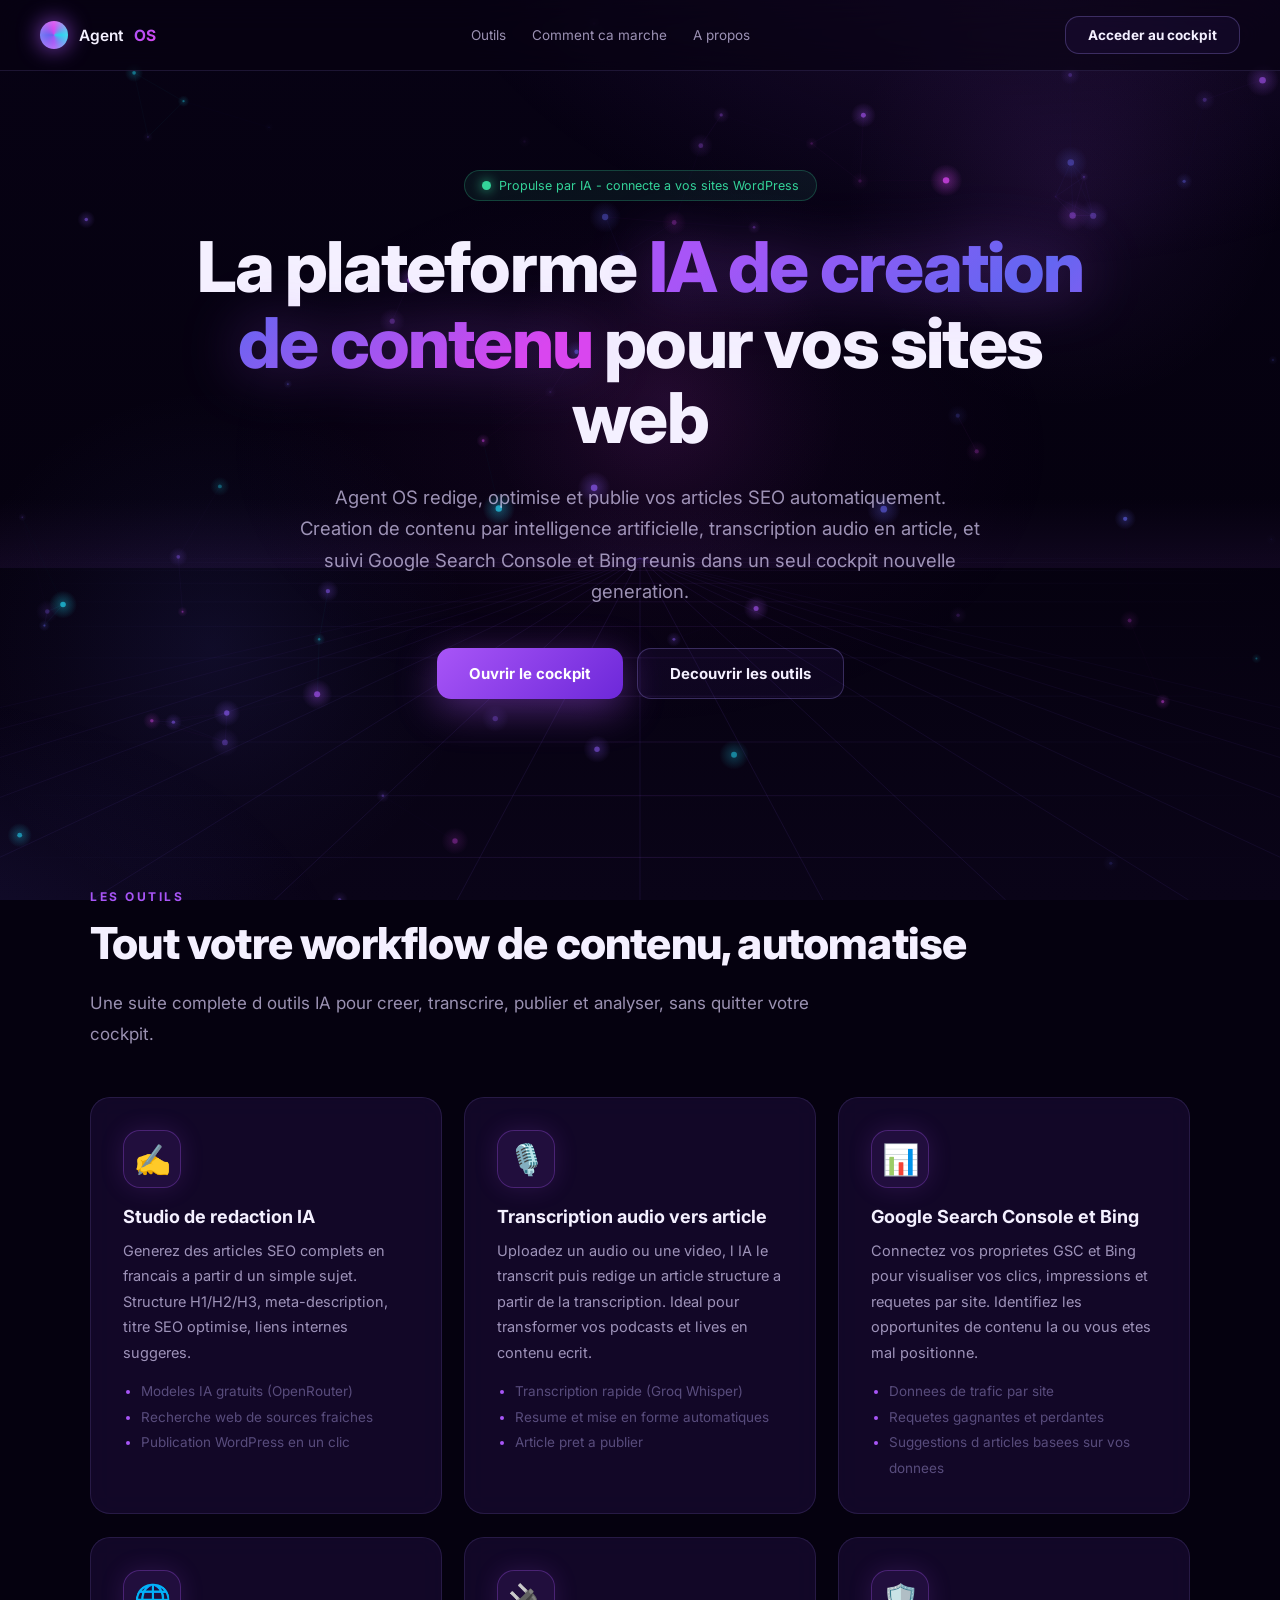
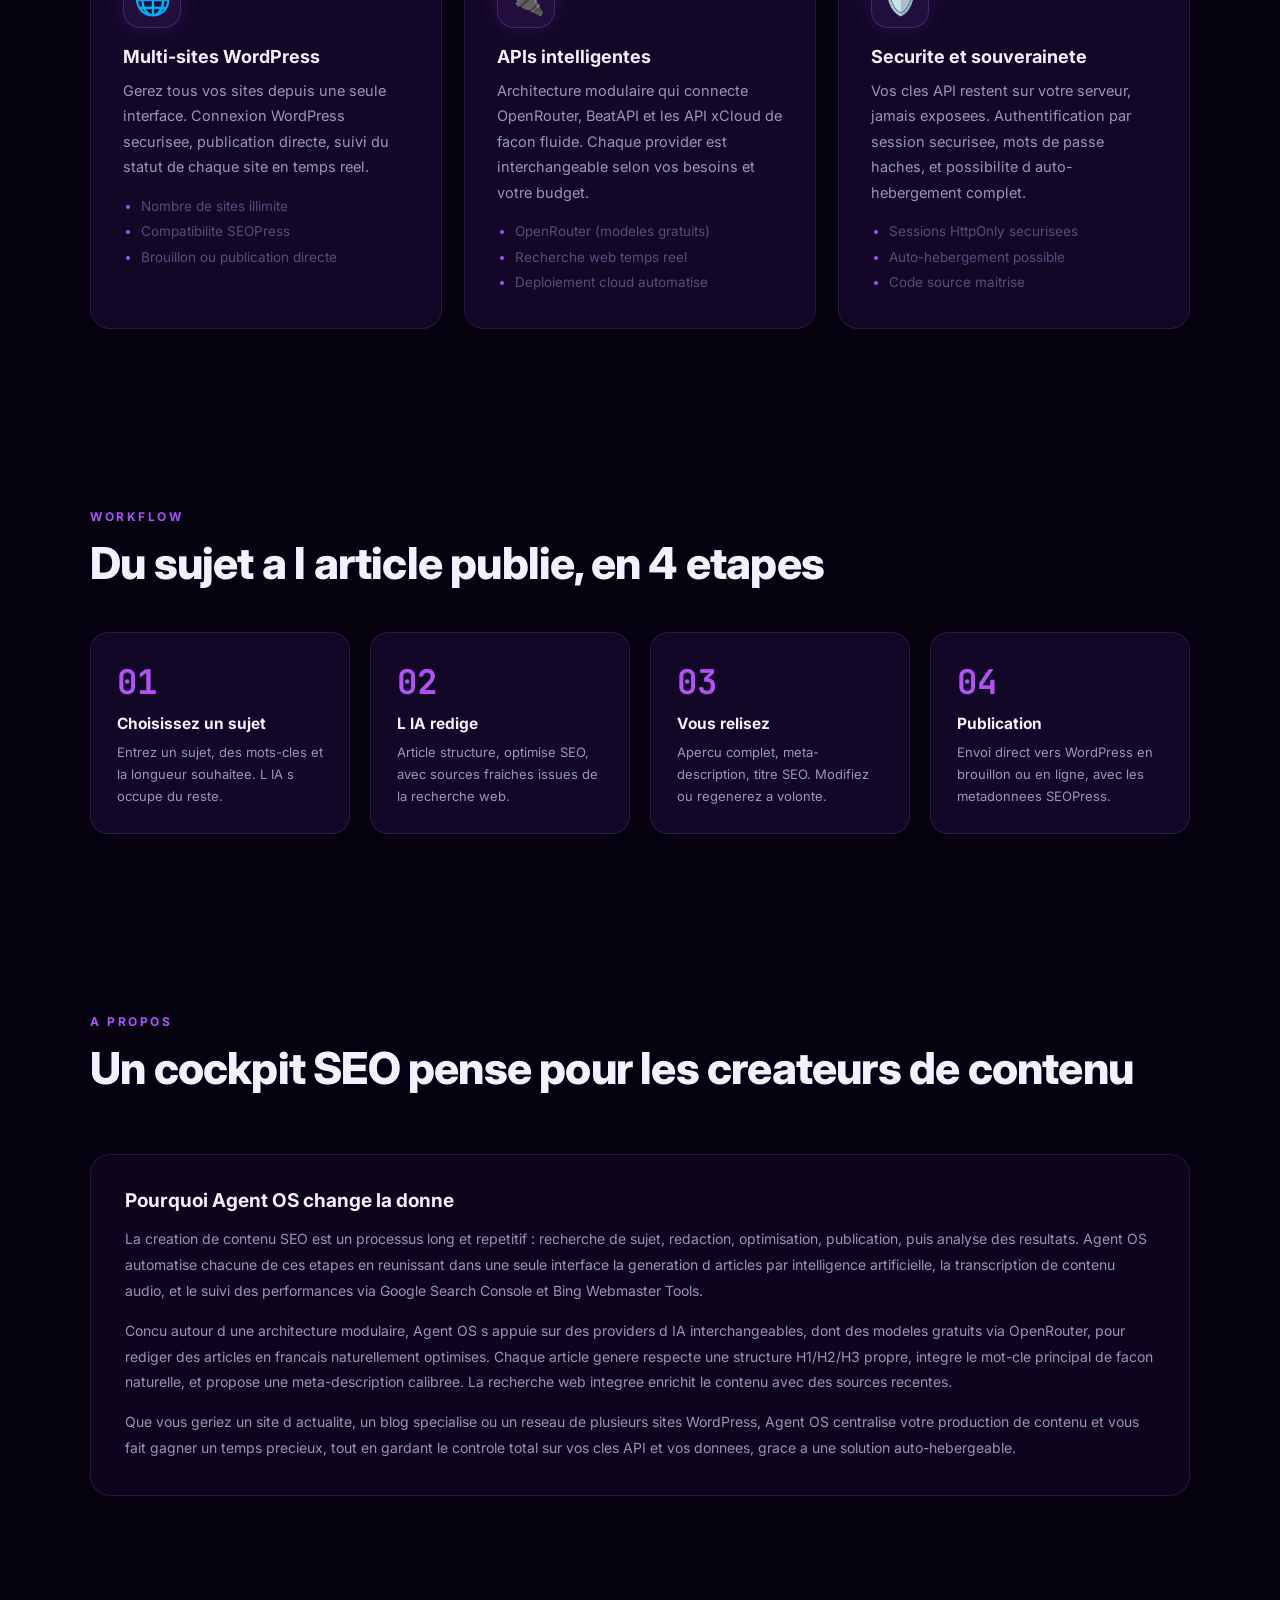
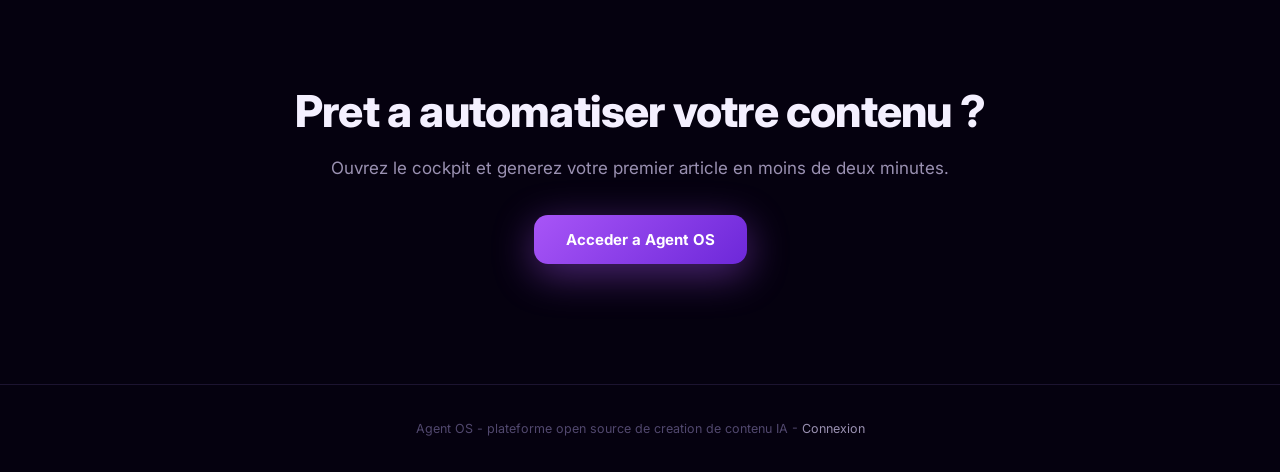
==== commit 1607bbe5: "Auth complete (users+sessions PBKDF2) + page accueil SEO + theme 3D violet" ====
--- a/index.html
+++ b/index.html
@@ -3,242 +3,200 @@
 <head>
     <meta charset="UTF-8">
     <meta name="viewport" content="width=device-width, initial-scale=1.0">
-    <title>SEO Agent OS — Pilotage SEO par IA pour vos sites manga & séries</title>
-    <meta name="description" content="SEO Agent OS : le cockpit IA qui analyse vos sites WordPress, crée des articles optimisés, surveille Google Search Console et Bing. Conçu pour l'écosystème manga, anime et séries.">
-    <link rel="stylesheet" href="styles.css">
+    <title>Agent OS - La plateforme IA de creation de contenu SEO pour vos sites</title>
+    <meta name="description" content="Agent OS genere, optimise et publie vos articles SEO automatiquement. Creation de contenu par IA, transcription audio, Google Search Console et Bing reunis dans un cockpit unique.">
+    <meta name="keywords" content="agent seo, creation contenu ia, redaction seo automatique, google search console, bing webmaster, transcription article, cockpit seo">
+    <meta property="og:title" content="Agent OS - Plateforme IA de creation de contenu SEO">
+    <meta property="og:description" content="Generez, optimisez et publiez vos articles SEO automatiquement. IA, transcription, GSC et Bing dans un seul cockpit.">
+    <meta property="og:type" content="website">
+    <link rel="stylesheet" href="theme-3d.css">
     <link href="https://fonts.googleapis.com/css2?family=Inter:wght@300;400;500;600;700;800&family=JetBrains+Mono:wght@500;700&display=swap" rel="stylesheet">
     <style>
-        /* ===== LANDING SPECIFIQUE ===== */
-        .landing-nav {
-            position: fixed; top: 0; left: 0; right: 0; z-index: 50;
-            display: flex; align-items: center; justify-content: space-between;
-            padding: 16px 40px; background: rgba(7,7,12,.55); backdrop-filter: blur(16px);
-            border-bottom: 1px solid var(--border);
-        }
-        .landing-nav .brand { display:flex; align-items:center; gap:10px; font-weight:700; font-size:15px; }
+        body { overflow-y: auto; overflow-x: hidden; }
+        .landing { position: relative; z-index: 2; }
+        .landing-nav { position: fixed; top:0; left:0; right:0; z-index:50; display:flex; align-items:center; justify-content:space-between; padding:16px 40px; background:rgba(7,2,18,.6); backdrop-filter:blur(18px); border-bottom:1px solid var(--border); }
+        .landing-nav .brand { display:flex; align-items:center; gap:11px; font-weight:600; font-size:15.5px; }
+        .landing-nav .brand b { background:linear-gradient(135deg,var(--neon-violet),var(--neon-pink)); -webkit-background-clip:text; background-clip:text; -webkit-text-fill-color:transparent; }
         .landing-nav .links { display:flex; gap:26px; font-size:13.5px; }
-        .landing-nav .links a { color: var(--text-secondary); text-decoration:none; transition: color .2s; }
-        .landing-nav .links a:hover { color: var(--text-primary); }
-
-        .hero { padding: 150px 40px 90px; text-align:center; position:relative; }
-        .hero-badge {
-            display:inline-flex; align-items:center; gap:8px; padding:7px 16px;
-            border-radius:30px; font-size:12.5px; color:var(--accent-green);
-            background:rgba(16,185,129,.08); border:1px solid rgba(16,185,129,.25);
-            margin-bottom:26px;
-        }
-        .hero h1 {
-            font-size: clamp(38px, 6vw, 68px); font-weight: 800; line-height: 1.08;
-            letter-spacing: -1.5px; max-width: 900px; margin: 0 auto 24px;
-        }
-        .hero h1 .grad {
-            background: linear-gradient(135deg, #8b5cf6 20%, #3b82f6 55%, #10b981 90%);
-            -webkit-background-clip: text; background-clip: text; -webkit-text-fill-color: transparent;
-        }
-        .hero .sub { font-size: 18px; color: var(--text-secondary); max-width: 640px; margin: 0 auto 36px; line-height: 1.65; }
+        .landing-nav .links a { color:var(--text-secondary); text-decoration:none; transition:color .2s; }
+        .landing-nav .links a:hover { color:var(--text-primary); }
+        .hero { padding:170px 40px 100px; text-align:center; position:relative; }
+        .hero-badge { display:inline-flex; align-items:center; gap:8px; padding:7px 17px; border-radius:30px; font-size:12.5px; color:var(--neon-green); background:rgba(52,211,153,.08); border:1px solid rgba(52,211,153,.25); margin-bottom:28px; }
+        .hero h1 { font-size:clamp(40px,6vw,70px); font-weight:800; line-height:1.08; letter-spacing:-1.8px; max-width:920px; margin:0 auto 26px; }
+        .hero h1 .grad { background:linear-gradient(135deg,#a855f7 10%,#6366f1 50%,#d946ef 90%); -webkit-background-clip:text; background-clip:text; -webkit-text-fill-color:transparent; filter:drop-shadow(0 0 30px rgba(168,85,247,.4)); }
+        .hero .sub { font-size:18.5px; color:var(--text-secondary); max-width:680px; margin:0 auto 40px; line-height:1.7; }
         .hero-cta { display:flex; gap:14px; justify-content:center; flex-wrap:wrap; }
-        .btn-hero {
-            padding: 14px 30px; border-radius: 14px; font-size: 15px; font-weight: 700;
-            cursor:pointer; text-decoration:none; transition: all .25s; display:inline-flex; align-items:center; gap:10px;
-        }
-        .btn-hero.p { background: linear-gradient(135deg,#8b5cf6,#6d28d9); color:#fff; box-shadow: 0 10px 40px rgba(139,92,246,.4); }
-        .btn-hero.p:hover { transform: translateY(-3px); box-shadow: 0 16px 50px rgba(139,92,246,.55); }
-        .btn-hero.s { background: var(--bg-glass); color: var(--text-primary); border: 1px solid var(--border-light); }
-        .btn-hero.s:hover { border-color: var(--accent-purple); }
-
-        /* 3D cube flottant */
-        .cube-scene { perspective: 1000px; margin: 70px auto 0; width: 120px; height: 120px; }
-        .cube {
-            width: 120px; height: 120px; position: relative; transform-style: preserve-3d;
-            animation: cubeSpin 14s linear infinite;
-        }
-        @keyframes cubeSpin { from { transform: rotateX(-20deg) rotateY(0);} to { transform: rotateX(-20deg) rotateY(360deg);} }
-        .cube-face {
-            position:absolute; inset:0; display:flex; align-items:center; justify-content:center;
-            font-size: 34px; border-radius: 14px;
-            background: rgba(139,92,246,.08); border:1px solid rgba(139,92,246,.35);
-            box-shadow: inset 0 0 40px rgba(139,92,246,.1);
-            backdrop-filter: blur(4px);
-        }
-        .cube-face:nth-child(1){ transform: translateZ(60px); }
-        .cube-face:nth-child(2){ transform: rotateY(90deg) translateZ(60px); }
-        .cube-face:nth-child(3){ transform: rotateY(180deg) translateZ(60px); }
-        .cube-face:nth-child(4){ transform: rotateY(-90deg) translateZ(60px); }
-        .cube-face:nth-child(5){ transform: rotateX(90deg) translateZ(60px); }
-        .cube-face:nth-child(6){ transform: rotateX(-90deg) translateZ(60px); }
-
-        .section-pad { padding: 80px 40px; max-width: 1150px; margin: 0 auto; }
-        .kicker { font-size:12px; letter-spacing:2px; text-transform:uppercase; color:var(--accent-purple); font-weight:700; margin-bottom:12px; }
-        .h2 { font-size: clamp(26px, 3.6vw, 40px); font-weight:800; letter-spacing:-.6px; line-height:1.15; margin-bottom:18px; }
-        .lead { color: var(--text-secondary); font-size:16.5px; line-height:1.75; max-width:760px; }
-
-        .cards3 { display:grid; grid-template-columns: repeat(auto-fit,minmax(280px,1fr)); gap:20px; margin-top:44px; }
-        .fcard {
-            padding: 30px; border-radius: 20px; background: var(--bg-card);
-            border: 1px solid var(--border); backdrop-filter: blur(14px);
-            transition: transform .3s ease-out, box-shadow .3s, border-color .3s;
-        }
-        .fcard:hover { border-color: rgba(139,92,246,.35); box-shadow: 0 20px 60px rgba(0,0,0,.5), 0 0 50px rgba(139,92,246,.07); }
-        .fcard .ic { font-size: 30px; margin-bottom: 16px; display:inline-flex; width:56px; height:56px; border-radius:16px; align-items:center; justify-content:center;
-            background: rgba(139,92,246,.1); box-shadow: inset 0 0 0 1px rgba(139,92,246,.25); }
-        .fcard h3 { font-size: 17px; margin-bottom: 10px; }
-        .fcard p { font-size: 14px; color: var(--text-secondary); line-height: 1.7; }
-
-        /* timeline nouveautés IA */
-        .news-item { display:flex; gap:18px; padding:22px 0; border-bottom:1px solid var(--border); }
-        .news-item:last-child { border-bottom:none; }
-        .news-date { font-family:'JetBrains Mono',monospace; font-size:12px; color:var(--accent-blue); min-width:86px; padding-top:3px; }
-        .news-item h4 { font-size:15.5px; margin-bottom:6px; }
-        .news-item p { font-size:13.5px; color:var(--text-secondary); line-height:1.65; }
-
-        .cta-final { text-align:center; padding: 90px 40px 110px; }
-        .cta-final .h2 { margin-bottom: 14px; }
-
-        footer { padding: 34px 40px; border-top:1px solid var(--border); text-align:center; font-size:12.5px; color:var(--text-muted); }
-        footer a { color: var(--text-secondary); text-decoration:none; }
-    @media (max-width: 900px) { .section-pad[style*="grid-template-columns:1.1fr"] { grid-template-columns: 1fr !important; } }
+        .btn-hero { padding:15px 32px; border-radius:14px; font-size:15px; font-weight:700; cursor:pointer; text-decoration:none; transition:all .25s; display:inline-flex; align-items:center; gap:10px; }
+        .btn-hero.p { background:linear-gradient(135deg,#a855f7,#6d28d9); color:#fff; box-shadow:0 10px 40px rgba(168,85,247,.45); }
+        .btn-hero.p:hover { transform:translateY(-3px); box-shadow:0 16px 55px rgba(168,85,247,.65); }
+        .btn-hero.s { background:var(--bg-glass); color:var(--text-primary); border:1px solid var(--border-light); }
+        .btn-hero.s:hover { border-color:var(--neon-violet); box-shadow:var(--glow-violet); }
+        .section-pad { padding:90px 40px; max-width:1180px; margin:0 auto; }
+        .kicker { font-size:12px; letter-spacing:2.5px; text-transform:uppercase; color:var(--neon-violet); font-weight:700; margin-bottom:14px; }
+        .h2 { font-size:clamp(28px,3.8vw,44px); font-weight:800; letter-spacing:-.8px; line-height:1.15; margin-bottom:20px; }
+        .lead { color:var(--text-secondary); font-size:17px; line-height:1.8; max-width:780px; }
+        .cards3 { display:grid; grid-template-columns:repeat(auto-fit,minmax(300px,1fr)); gap:22px; margin-top:48px; }
+        .fcard { padding:32px; border-radius:20px; background:var(--bg-card); border:1px solid var(--border); backdrop-filter:blur(14px); transition:transform .3s ease-out, box-shadow .3s, border-color .3s; }
+        .fcard:hover { border-color:rgba(168,85,247,.4); box-shadow:0 24px 70px rgba(0,0,0,.5), 0 0 50px rgba(168,85,247,.1); transform:translateY(-4px); }
+        .fcard .ic { font-size:30px; margin-bottom:18px; display:inline-flex; width:58px; height:58px; border-radius:17px; align-items:center; justify-content:center; background:rgba(168,85,246,.1); box-shadow:inset 0 0 0 1px rgba(168,85,246,.3), 0 0 24px rgba(168,85,246,.15); }
+        .fcard h3 { font-size:18px; margin-bottom:11px; }
+        .fcard p { font-size:14.5px; color:var(--text-secondary); line-height:1.75; }
+        .fcard ul { margin-top:14px; padding-left:18px; font-size:13.5px; color:var(--text-muted); line-height:1.9; }
+        .fcard ul li::marker { color:var(--neon-violet); }
+        .steps { display:grid; grid-template-columns:repeat(auto-fit,minmax(220px,1fr)); gap:20px; margin-top:44px; }
+        .step { padding:26px; border-radius:18px; background:var(--bg-card); border:1px solid var(--border); position:relative; }
+        .step .num { font-family:'JetBrains Mono',monospace; font-size:34px; font-weight:700; background:linear-gradient(135deg,var(--neon-violet),var(--neon-pink)); -webkit-background-clip:text; background-clip:text; -webkit-text-fill-color:transparent; }
+        .step h4 { font-size:15.5px; margin:10px 0 8px; }
+        .step p { font-size:13px; color:var(--text-secondary); line-height:1.7; }
+        .cta-final { text-align:center; padding:100px 40px 120px; }
+        .cta-final .h2 { margin-bottom:16px; }
+        footer { padding:36px 40px; border-top:1px solid var(--border); text-align:center; font-size:12.5px; color:var(--text-muted); }
+        footer a { color:var(--text-secondary); text-decoration:none; }
+        .seo-text { margin-top:60px; padding:34px; border-radius:20px; background:var(--bg-glass); border:1px solid var(--border); }
+        .seo-text h3 { font-size:19px; margin-bottom:14px; color:var(--text-primary); }
+        .seo-text p { font-size:14px; color:var(--text-secondary); line-height:1.85; margin-bottom:14px; }
+        .seo-text p:last-child { margin-bottom:0; }
     </style>
 </head>
 <body>
-    <nav class="landing-nav">
-        <div class="brand"><span class="logo-orb"></span>SEO Agent <b>OS</b></div>
-        <div class="links">
-            <a href="#fonctionnalites">Fonctionnalités</a>
-            <a href="#google">Google &amp; Bing</a>
-            <a href="#ia">Nouveautés IA</a>
-        </div>
-        <a href="/dashboard.html" class="btn-secondary" style="text-decoration:none;">Ouvrir le cockpit →</a>
-    </nav>
-
-    <!-- ===== HERO ===== -->
-    <header class="hero" style="position:relative; overflow:hidden;">
-        <img src="assets/hero.jpg" alt="" style="position:absolute; inset:0; width:100%; height:100%; object-fit:cover; opacity:.28; z-index:-1; mask-image:linear-gradient(to bottom, rgba(0,0,0,.9), transparent 85%); -webkit-mask-image:linear-gradient(to bottom, rgba(0,0,0,.9), transparent 85%);">
-        <div class="hero-badge"><span class="status-dot"></span> Propulsé par IA — connecté à vos sites WordPress</div>
-        <h1>Le cockpit <span class="grad">SEO nouvelle génération</span> pour vos sites manga, anime &amp; séries</h1>
-        <p class="sub">SEO Agent OS analyse vos sites WordPress, génère des articles optimisés en français, surveille vos positions Google Search Console et Bing, et publie pour vous — pendant que vous vous concentrez sur votre contenu.</p>
-        <div class="hero-cta">
-            <a href="/dashboard.html" class="btn-hero p">🚀 Accéder au dashboard</a>
-            <a href="#fonctionnalites" class="btn-hero s">Découvrir les fonctionnalités</a>
-        </div>
-        <div class="cube-scene"><div class="cube">
-            <div class="cube-face">📈</div><div class="cube-face">🤖</div>
-            <div class="cube-face">🔍</div><div class="cube-face">✍️</div>
-            <div class="cube-face">🌐</div><div class="cube-face">⚡</div>
-        </div></div>
-    </header>
-
-    <!-- ===== FONCTIONNALITES ===== -->
-    <section class="section-pad" id="fonctionnalites">
-        <div class="kicker">Fonctionnalités</div>
-        <h2 class="h2">Tout votre SEO, réuni dans un seul cockpit</h2>
-        <p class="lead">Fini les tableaux éparpillés : SEO Agent OS centralise vos sites, vos articles et vos performances dans une interface unique, animée en temps réel, pensée pour la vitesse de lecture comme pour la précision des données.</p>
-        <div class="cards3">
-            <div class="fcard tilt3d"><div class="ic">🌐</div><h3>Sites &amp; Connexions</h3><p>Connectez vos sites WordPress en 30 secondes avec un mot de passe d'application. Statut de connexion en direct, test de l'API, gestion centralisée de newsmangas.com, newsseries.fr et de tous vos projets.</p></div>
-            <div class="fcard tilt3d"><div class="ic">✍️</div><h3>Articles générés par IA</h3><p>Des articles structurés H1/H2/H3, dates France uniquement, maillage interne depuis votre sitemap, et un pack SEO Rank Math complet : titre 50-60 caractères, meta description 150-160, slug propre.</p></div>
-            <div class="fcard tilt3d"><div class="ic">📊</div><h3>Mission Control</h3><p>Un dashboard temps réel : articles créés, publiés, brouillons, pipeline de création animé (Recherche → Planification → Rédaction → Optimisation) et cartes 3D réactives à la souris.</p></div>
-            <div class="fcard tilt3d"><div class="ic">🔗</div><h3>Maillage interne intelligent</h3><p>L'agent scrappe votre sitemap à chaque article et insère naturellement 3 à 5 liens internes pertinents, avec des ancres en français — exactement ce que Google adore voir.</p></div>
-            <div class="fcard tilt3d"><div class="ic">🛡️</div><h3>SEO safe pour vos money sites</h3><p>Aucune tool d'indexation risquée, aucun backlink toxique : uniquement des pratiques naturelles, conformes aux guidelines, pour protéger vos sites qui rapportent.</p></div>
-            <div class="fcard tilt3d"><div class="ic">⚡</div><h3>Publication en un clic</h3><p>Brouillon ou publication directe sur WordPress via l'API REST native, avec image à la une, catégories et méta SEOPress. Vérification du post publié incluse.</p></div>
-        </div>
-    </section>
-
-    <!-- ===== GOOGLE / BING ===== -->
-    <section class="section-pad" id="google" style="display:grid; grid-template-columns:1.1fr .9fr; gap:40px; align-items:center;">
-        <div>
-        <div class="kicker">Google Search Console &amp; Bing Webmaster</div>
-        <h2 class="h2">Vos données de recherche, sans quitter le cockpit</h2>
-        <p class="lead">Connectez vos properties GSC et vos sites Bing Webmaster Tools une fois, puis suivez impressions, clics, CTR et position moyenne par page — directement dans le dashboard. Quand Google annonce une évolution de ses recommandations, c'est ici que vous l'appliquez à vos contenus, article par article.</p>
-        <div class="cards3">
-            <div class="fcard tilt3d"><div class="ic">🔎</div><h3>Google Search Console</h3><p>Clé de compte de service importée en un clic (fichier JSON). Suivi des requêtes qui amènent du trafic, détection des pages en perte de position, opportunités de contenu.</p></div>
-            <div class="fcard tilt3d"><div class="ic">🅱️</div><h3>Bing Webmaster Tools</h3><p>Clé API enregistrée en 10 secondes. Soumission IndexNow pour accélérer l'indexation de vos nouveaux articles — par la porte officielle Microsoft, sans aucun outil risqué.</p></div>
-            <div class="fcard tilt3d"><div class="ic">🧭</div><h3>Recommandations Google appliquées</h3><p>Contenu utile, expérience page, E-E-A-T : le cockpit traduit les guidelines officielles en checklist concrète pour chaque article de vos sites manga et séries.</p></div>
-        </div>
-    </section>
-
+    <canvas id="flow3d"></canvas>
+    <div class="bg-veil"></div>
+
+    <div class="landing">
+        <nav class="landing-nav">
+            <div class="brand"><span class="logo-orb"></span>Agent <b>OS</b></div>
+            <div class="links">
+                <a href="#outils">Outils</a>
+                <a href="#workflow">Comment ca marche</a>
+                <a href="#apropos">A propos</a>
+            </div>
+            <a href="/auth.html" class="btn-hero s" style="padding:10px 22px;font-size:13.5px;">Acceder au cockpit</a>
+        </nav>
+
+        <header class="hero">
+            <div class="hero-badge"><span class="status-dot"></span> Propulse par IA - connecte a vos sites WordPress</div>
+            <h1>La plateforme <span class="grad">IA de creation de contenu</span> pour vos sites web</h1>
+            <p class="sub">Agent OS redige, optimise et publie vos articles SEO automatiquement. Creation de contenu par intelligence artificielle, transcription audio en article, et suivi Google Search Console et Bing reunis dans un seul cockpit nouvelle generation.</p>
+            <div class="hero-cta">
+                <a href="/auth.html" class="btn-hero p">Ouvrir le cockpit</a>
+                <a href="#outils" class="btn-hero s">Decouvrir les outils</a>
+            </div>
+        </header>
+
+        <section class="section-pad" id="outils">
+            <div class="kicker">Les outils</div>
+            <h2 class="h2">Tout votre workflow de contenu, automatise</h2>
+            <p class="lead">Une suite complete d outils IA pour creer, transcrire, publier et analyser, sans quitter votre cockpit.</p>
+            <div class="cards3">
+                <div class="fcard tilt">
+                    <div class="ic">✍️</div>
+                    <h3>Studio de redaction IA</h3>
+                    <p>Generez des articles SEO complets en francais a partir d un simple sujet. Structure H1/H2/H3, meta-description, titre SEO optimise, liens internes suggeres.</p>
+                    <ul>
+                        <li>Modeles IA gratuits (OpenRouter)</li>
+                        <li>Recherche web de sources fraiches</li>
+                        <li>Publication WordPress en un clic</li>
+                    </ul>
+                </div>
+                <div class="fcard tilt">
+                    <div class="ic">🎙️</div>
+                    <h3>Transcription audio vers article</h3>
+                    <p>Uploadez un audio ou une video, l IA le transcrit puis redige un article structure a partir de la transcription. Ideal pour transformer vos podcasts et lives en contenu ecrit.</p>
+                    <ul>
+                        <li>Transcription rapide (Groq Whisper)</li>
+                        <li>Resume et mise en forme automatiques</li>
+                        <li>Article pret a publier</li>
+                    </ul>
+                </div>
+                <div class="fcard tilt">
+                    <div class="ic">📊</div>
+                    <h3>Google Search Console et Bing</h3>
+                    <p>Connectez vos proprietes GSC et Bing pour visualiser vos clics, impressions et requetes par site. Identifiez les opportunites de contenu la ou vous etes mal positionne.</p>
+                    <ul>
+                        <li>Donnees de trafic par site</li>
+                        <li>Requetes gagnantes et perdantes</li>
+                        <li>Suggestions d articles basees sur vos donnees</li>
+                    </ul>
+                </div>
+                <div class="fcard tilt">
+                    <div class="ic">🌐</div>
+                    <h3>Multi-sites WordPress</h3>
+                    <p>Gerez tous vos sites depuis une seule interface. Connexion WordPress securisee, publication directe, suivi du statut de chaque site en temps reel.</p>
+                    <ul>
+                        <li>Nombre de sites illimite</li>
+                        <li>Compatibilite SEOPress</li>
+                        <li>Brouillon ou publication directe</li>
+                    </ul>
+                </div>
+                <div class="fcard tilt">
+                    <div class="ic">🔌</div>
+                    <h3>APIs intelligentes</h3>
+                    <p>Architecture modulaire qui connecte OpenRouter, BeatAPI et les API xCloud de facon fluide. Chaque provider est interchangeable selon vos besoins et votre budget.</p>
+                    <ul>
+                        <li>OpenRouter (modeles gratuits)</li>
+                        <li>Recherche web temps reel</li>
+                        <li>Deploiement cloud automatise</li>
+                    </ul>
+                </div>
+                <div class="fcard tilt">
+                    <div class="ic">🛡️</div>
+                    <h3>Securite et souverainete</h3>
+                    <p>Vos cles API restent sur votre serveur, jamais exposees. Authentification par session securisee, mots de passe haches, et possibilite d auto-hebergement complet.</p>
+                    <ul>
+                        <li>Sessions HttpOnly securisees</li>
+                        <li>Auto-hebergement possible</li>
+                        <li>Code source maitrise</li>
+                    </ul>
+                </div>
+            </div>
+        </section>
+
+        <section class="section-pad" id="workflow">
+            <div class="kicker">Workflow</div>
+            <h2 class="h2">Du sujet a l article publie, en 4 etapes</h2>
+            <div class="steps">
+                <div class="step"><div class="num">01</div><h4>Choisissez un sujet</h4><p>Entrez un sujet, des mots-cles et la longueur souhaitee. L IA s occupe du reste.</p></div>
+                <div class="step"><div class="num">02</div><h4>L IA redige</h4><p>Article structure, optimise SEO, avec sources fraiches issues de la recherche web.</p></div>
+                <div class="step"><div class="num">03</div><h4>Vous relisez</h4><p>Apercu complet, meta-description, titre SEO. Modifiez ou regenerez a volonte.</p></div>
+                <div class="step"><div class="num">04</div><h4>Publication</h4><p>Envoi direct vers WordPress en brouillon ou en ligne, avec les metadonnees SEOPress.</p></div>
+            </div>
+        </section>
+
+        <section class="section-pad" id="apropos">
+            <div class="kicker">A propos</div>
+            <h2 class="h2">Un cockpit SEO pense pour les createurs de contenu</h2>
+            <div class="seo-text">
+                <h3>Pourquoi Agent OS change la donne</h3>
+                <p>La creation de contenu SEO est un processus long et repetitif : recherche de sujet, redaction, optimisation, publication, puis analyse des resultats. Agent OS automatise chacune de ces etapes en reunissant dans une seule interface la generation d articles par intelligence artificielle, la transcription de contenu audio, et le suivi des performances via Google Search Console et Bing Webmaster Tools.</p>
+                <p>Concu autour d une architecture modulaire, Agent OS s appuie sur des providers d IA interchangeables, dont des modeles gratuits via OpenRouter, pour rediger des articles en francais naturellement optimises. Chaque article genere respecte une structure H1/H2/H3 propre, integre le mot-cle principal de facon naturelle, et propose une meta-description calibree. La recherche web integree enrichit le contenu avec des sources recentes.</p>
+                <p>Que vous geriez un site d actualite, un blog specialise ou un reseau de plusieurs sites WordPress, Agent OS centralise votre production de contenu et vous fait gagner un temps precieux, tout en gardant le controle total sur vos cles API et vos donnees, grace a une solution auto-hebergeable.</p>
+            </div>
+        </section>
+
+        <section class="cta-final">
+            <h2 class="h2">Pret a automatiser votre contenu ?</h2>
+            <p class="lead" style="margin:0 auto 32px;">Ouvrez le cockpit et generez votre premier article en moins de deux minutes.</p>
+            <a href="/auth.html" class="btn-hero p">Acceder a Agent OS</a>
+        </section>
+
+        <footer>
+            Agent OS - plateforme open source de creation de contenu IA - <a href="/auth.html">Connexion</a>
+        </footer>
     </div>
-        <img src="assets/gsc.jpg" alt="Analytics SEO 3D" class="tilt3d" style="width:100%; border-radius:20px; box-shadow: 0 20px 60px rgba(0,0,0,.5), 0 0 60px rgba(59,130,246,.15);">
-    </section>
-
-    <!-- ===== NOUVEAUTES IA ===== -->
-    <section class="section-pad" id="ia">
-        <div class="kicker">Veille IA &amp; SEO</div>
-        <h2 class="h2">Ce que l'IA change pour le SEO en ce moment</h2>
-        <p class="lead">Le paysage bouge vite : recherche générative, AI Overviews, systèmes de recommandation de Google. Voici la lecture que SEO Agent OS en fait pour vos sites — et comment l'agent s'adapte en continu.</p>
-        <img src="assets/wordpress.jpg" alt="IA et WordPress" class="tilt3d" style="width:100%; border-radius:20px; margin:30px 0; box-shadow: 0 20px 60px rgba(0,0,0,.5), 0 0 60px rgba(139,92,246,.15);">
-        <div class="fcard">
-            <div class="news-item">
-                <span class="news-date">2026</span>
-                <div><h4>AI Overviews et clics organiques : l'adaptation est vitale</h4><p>Les réponses générées par Google grignotent les clics sur les requêtes informationnelles. La riposte est éditoriale : contenus à forte valeur ajoutée (dates officielles France, analyses de spoilers, guides d'épisodes), données que l'IA ne peut pas remplacer, et pages pensées pour la clicabilité.</p></div>
-            </div>
-            <div class="news-item">
-                <span class="news-date">2026</span>
-                <div><h4>La recherche générative récompense le maillage interne</h4><p>Les systèmes de recommandation de Google s'appuient plus que jamais sur la structure du site. Chaque article produit par SEO Agent OS est relié à 3-5 pages existantes de votre sitemap : votre taxonomie devient une force pour la découverte par les robots comme pour les lecteurs.</p></div>
-            </div>
-            <div class="news-item">
-                <span class="news-date">2026</span>
-                <div><h4>E-E-A-T pour les sites média : l'expérience avant tout</h4><p>Google valorise l'expérience première : vos articles de dates de sortie et analyses d'épisodes sont signés, sourcés (Crunchyroll, éditeurs), localisés France. L'agent applique cette grille de lecture à chaque contenu.</p></div>
-            </div>
-            <div class="news-item">
-                <span class="news-date">2026</span>
-                <div><h4>Agents IA autonomes : le SEO devient un flux, pas une tâche</h4><p>La tendance des agents comme Hermes : surveiller, rédiger, publier, mesurer en boucle continue. SEO Agent OS applique exactement ce modèle — votre agent ne dort pas, il veille sur vos positions.</p></div>
-            </div>
-        </div>
-    </section>
-
-    <!-- ===== CTA FINAL ===== -->
-    <section class="cta-final">
-        <h2 class="h2">Prêt à piloter votre SEO comme une mission spatiale ?</h2>
-        <p class="lead" style="margin:0 auto 34px;">Votre cockpit est déjà en ligne. Connectez votre premier site et laissez l'agent travailler.</p>
-        <a href="/dashboard.html" class="btn-hero p">🔐 Entrer dans le cockpit</a>
-    </section>
-
-    <footer>
-        SEO Agent OS — propulsé par Hermes Agent (Nous Research) · hébergé sur votre propre serveur xCloud · <a href="/dashboard.html">Espace protégé</a>
-    </footer>
-
+
+    <script src="flow3d.js"></script>
     <script>
-        // particules d'arrière-plan (flow discret)
-        const canvas = document.createElement('canvas');
-        canvas.style.cssText = 'position:fixed;inset:0;z-index:-1;pointer-events:none;';
-        document.body.prepend(canvas);
-        const ctx = canvas.getContext('2d');
-        let W, H, P = [];
-        const C = ['139,92,246','59,130,246','16,185,129'];
-        function resize(){ W = canvas.width = innerWidth; H = canvas.height = innerHeight; }
-        resize(); addEventListener('resize', resize);
-        for (let i = 0; i < 55; i++) P.push({x:Math.random()*W, y:Math.random()*H, r:Math.random()*2+.6, vx:(Math.random()-.5)*.28, vy:(Math.random()-.5)*.28, c:C[i%3], a:Math.random()*.35+.12, ph:Math.random()*6.28});
-        (function draw(){
-            ctx.clearRect(0,0,W,H);
-            for (let i=0;i<P.length;i++){
-                const p=P[i]; p.x+=p.vx; p.y+=p.vy;
-                if(p.x<0||p.x>W)p.vx*=-1; if(p.y<0||p.y>H)p.vy*=-1;
-                p.ph+=.02;
-                for(let j=i+1;j<P.length;j++){
-                    const q=P[j], d=Math.hypot(p.x-q.x,p.y-q.y);
-                    if(d<140){ ctx.strokeStyle=`rgba(${p.c},${(1-d/140)*.07})`; ctx.lineWidth=1; ctx.beginPath(); ctx.moveTo(p.x,p.y); ctx.lineTo(q.x,q.y); ctx.stroke(); }
-                }
-                ctx.beginPath(); ctx.arc(p.x,p.y,p.r+Math.sin(p.ph)*.4,0,6.283);
-                ctx.fillStyle=`rgba(${p.c},${p.a+Math.sin(p.ph)*.08})`; ctx.fill();
-            }
-            requestAnimationFrame(draw);
-        })();
-
-        // tilt 3D sur les cartes
-        document.querySelectorAll('.tilt3d').forEach(card => {
-            card.addEventListener('mousemove', e => {
-                const r = card.getBoundingClientRect();
-                const x = (e.clientX - r.left)/r.width - .5, y = (e.clientY - r.top)/r.height - .5;
-                card.style.transform = `perspective(900px) rotateY(${x*9}deg) rotateX(${-y*9}deg) translateY(-4px) scale(1.02)`;
+        document.addEventListener('DOMContentLoaded', () => {
+            document.querySelectorAll('.tilt').forEach(card => {
+                card.addEventListener('mousemove', e => {
+                    const r = card.getBoundingClientRect();
+                    const x = (e.clientX - r.left) / r.width - 0.5;
+                    const y = (e.clientY - r.top) / r.height - 0.5;
+                    card.style.transform = 'perspective(900px) rotateY(' + x*8 + 'deg) rotateX(' + (-y*8) + 'deg) translateY(-4px)';
+                });
+                card.addEventListener('mouseleave', () => { card.style.transform = ''; });
             });
-            card.addEventListener('mouseleave', () => card.style.transform = '');
         });
-
-        // défilement doux pour les ancres
-        document.querySelectorAll('a[href^="#"]').forEach(a =>
-            a.addEventListener('click', e => {
-                e.preventDefault();
-                document.querySelector(a.getAttribute('href'))?.scrollIntoView({behavior:'smooth'});
-            }));
     </script>
 </body>
 </html>
--- a/theme-3d.css
+++ b/theme-3d.css
@@ -0,0 +1,400 @@
+/* ============================================================
+   AGENT OS — THÈME "3D FLOW VIOLET"
+   Glassmorphism violet profond · flux 3D WebGL · néons
+   ============================================================ */
+
+:root {
+    /* --- palette violet dominante --- */
+    --bg-void: #05010f;
+    --bg-deep: #0a0418;
+    --bg-card: rgba(30, 14, 60, 0.55);
+    --bg-glass: rgba(139, 92, 246, 0.06);
+    --border: rgba(167, 139, 250, 0.14);
+    --border-light: rgba(167, 139, 250, 0.28);
+    --text-primary: #f4f0ff;
+    --text-secondary: rgba(226, 214, 255, 0.68);
+    --text-muted: rgba(196, 181, 253, 0.4);
+
+    /* --- néons --- */
+    --neon-violet: #a855f7;
+    --neon-purple: #8b5cf6;
+    --neon-indigo: #6366f1;
+    --neon-pink: #d946ef;
+    --neon-cyan: #22d3ee;
+    --neon-green: #34d399;
+
+    --glow-violet: 0 0 24px rgba(168, 85, 247, 0.45);
+    --glow-strong: 0 0 48px rgba(168, 85, 247, 0.65);
+    --shadow: 0 18px 60px rgba(10, 2, 30, 0.7);
+    --radius: 18px;
+}
+
+* { margin: 0; padding: 0; box-sizing: border-box; }
+
+html, body { height: 100%; }
+
+body {
+    font-family: 'Inter', -apple-system, sans-serif;
+    background: var(--bg-void);
+    color: var(--text-primary);
+    overflow: hidden;
+}
+
+/* ---------- fond 3D : canvas plein écran ---------- */
+#flow3d {
+    position: fixed; inset: 0; z-index: 0;
+    width: 100vw; height: 100vh;
+    display: block;
+}
+/* voile dégradé par-dessus le canvas pour la lisibilité */
+.bg-veil {
+    position: fixed; inset: 0; z-index: 1; pointer-events: none;
+    background:
+        radial-gradient(1000px 600px at 80% -10%, rgba(168, 85, 247, 0.14), transparent 60%),
+        radial-gradient(800px 500px at -10% 110%, rgba(99, 102, 241, 0.12), transparent 60%),
+        radial-gradient(600px 400px at 50% 50%, rgba(217, 70, 239, 0.05), transparent 70%);
+}
+
+/* ---------- layout ---------- */
+.app-container { display: flex; height: 100vh; position: relative; z-index: 2; }
+
+/* ================= SIDEBAR ================= */
+.sidebar {
+    width: 258px; min-width: 258px;
+    background: linear-gradient(180deg, rgba(20, 8, 45, 0.88), rgba(10, 4, 24, 0.92));
+    backdrop-filter: blur(24px);
+    border-right: 1px solid var(--border);
+    display: flex; flex-direction: column;
+    padding: 24px 0;
+    box-shadow: 4px 0 40px rgba(88, 28, 135, 0.25);
+}
+.sidebar-logo {
+    display: flex; align-items: center; gap: 13px;
+    padding: 0 22px 22px; font-size: 16.5px; font-weight: 500;
+    color: var(--text-secondary);
+    border-bottom: 1px solid var(--border); margin-bottom: 18px;
+}
+.sidebar-logo b {
+    color: var(--text-primary);
+    background: linear-gradient(135deg, var(--neon-violet), var(--neon-pink));
+    -webkit-background-clip: text; background-clip: text; -webkit-text-fill-color: transparent;
+}
+.logo-orb {
+    width: 28px; height: 28px; border-radius: 50%;
+    background: conic-gradient(from 180deg, #a855f7, #6366f1, #d946ef, #22d3ee, #a855f7);
+    box-shadow: 0 0 22px rgba(168, 85, 247, 0.8), inset 0 0 12px rgba(255,255,255,.3);
+    animation: orbSpin 6s linear infinite;
+}
+@keyframes orbSpin { to { transform: rotate(360deg); } }
+
+.nav-menu { display: flex; flex-direction: column; gap: 5px; padding: 0 12px; }
+.nav-item {
+    display: flex; align-items: center; gap: 12px;
+    padding: 12px 15px; border-radius: 13px;
+    color: var(--text-secondary); text-decoration: none;
+    font-size: 14px; font-weight: 500;
+    transition: all .25s; position: relative; overflow: hidden;
+}
+.nav-item::before {
+    content: ''; position: absolute; left: 0; top: 0; bottom: 0; width: 3px;
+    background: linear-gradient(180deg, var(--neon-violet), var(--neon-pink));
+    opacity: 0; transition: opacity .25s;
+}
+.nav-item:hover { background: var(--bg-glass); color: var(--text-primary); }
+.nav-item.active {
+    background: linear-gradient(135deg, rgba(168, 85, 247, 0.22), rgba(99, 102, 241, 0.1));
+    color: var(--text-primary);
+    box-shadow: inset 0 0 0 1px rgba(168, 85, 247, 0.45), 0 4px 24px rgba(168, 85, 247, 0.2);
+}
+.nav-item.active::before { opacity: 1; }
+.nav-icon { font-size: 16px; color: var(--neon-violet); filter: drop-shadow(0 0 6px rgba(168,85,247,.6)); }
+
+.sidebar-footer { margin-top: auto; padding: 18px 22px; border-top: 1px solid var(--border); }
+.agent-status { display: flex; align-items: center; gap: 9px; font-size: 12.5px; color: var(--text-secondary); }
+.status-dot {
+    width: 9px; height: 9px; border-radius: 50%;
+    background: var(--neon-green);
+    box-shadow: 0 0 12px var(--neon-green);
+    animation: pulseDot 2s infinite;
+}
+@keyframes pulseDot { 0%,100%{opacity:1; transform:scale(1)} 50%{opacity:.5; transform:scale(.85)} }
+
+/* ================= MAIN ================= */
+.main-content { flex: 1; overflow-y: auto; padding: 28px 34px; position: relative; z-index: 1; }
+.content-header { display: flex; align-items: center; justify-content: space-between; margin-bottom: 28px; }
+.content-header h2 {
+    font-size: 27px; font-weight: 800; letter-spacing: -0.6px;
+    background: linear-gradient(135deg, #f4f0ff 30%, #c4b5fd 100%);
+    -webkit-background-clip: text; background-clip: text; -webkit-text-fill-color: transparent;
+}
+.header-subtitle { font-size: 13.5px; color: var(--text-muted); margin-top: 4px; }
+
+/* ================= CARTES 3D ================= */
+.section { margin-bottom: 30px; }
+.section-title {
+    font-size: 15px; font-weight: 700; letter-spacing: .3px;
+    margin-bottom: 16px; color: var(--text-secondary);
+    display: flex; align-items: center; gap: 9px;
+}
+.section-title::before {
+    content: ''; width: 4px; height: 16px; border-radius: 2px;
+    background: linear-gradient(180deg, var(--neon-violet), var(--neon-pink));
+    box-shadow: 0 0 10px rgba(168, 85, 247, 0.6);
+}
+
+/* effet 3D tilt sur toutes les cartes */
+.tilt {
+    transition: transform .35s cubic-bezier(.2,.8,.3,1), box-shadow .35s, border-color .35s;
+    transform-style: preserve-3d;
+    will-change: transform;
+}
+.tilt:hover {
+    border-color: rgba(168, 85, 247, 0.5);
+    box-shadow: var(--glow-violet), 0 24px 60px rgba(10, 2, 30, 0.6);
+}
+
+.stats-grid { display: grid; grid-template-columns: repeat(auto-fit, minmax(210px, 1fr)); gap: 18px; margin-bottom: 30px; }
+.stat-card {
+    display: flex; align-items: center; gap: 16px;
+    padding: 22px; border-radius: var(--radius);
+    background: var(--bg-card);
+    border: 1px solid var(--border);
+    backdrop-filter: blur(16px);
+    position: relative; overflow: hidden;
+}
+.stat-card::after {
+    content: ''; position: absolute; top: -40%; right: -20%; width: 140px; height: 140px;
+    background: radial-gradient(circle, rgba(var(--glow-rgb, 168, 85, 247), 0.18), transparent 70%);
+    border-radius: 50%;
+}
+.stat-icon {
+    font-size: 22px; width: 54px; height: 54px; border-radius: 16px;
+    display: flex; align-items: center; justify-content: center;
+    background: rgba(var(--glow, 168, 85, 247), 0.12);
+    box-shadow: inset 0 0 0 1px rgba(var(--glow, 168, 85, 247), 0.35), 0 0 20px rgba(var(--glow, 168, 85, 247), 0.2);
+    color: rgb(var(--glow, 168, 85, 247));
+}
+.stat-number { font-size: 30px; font-weight: 800; letter-spacing: -1px; }
+.stat-label { font-size: 12px; color: var(--text-muted); text-transform: uppercase; letter-spacing: 1px; margin-top: 2px; }
+
+/* ---------- cartes génériques ---------- */
+.site-card, .article-card, .conn-card, .fcard {
+    background: var(--bg-card);
+    border: 1px solid var(--border);
+    backdrop-filter: blur(16px);
+    border-radius: var(--radius);
+    padding: 22px;
+}
+.sites-grid, .conn-grid { display: grid; grid-template-columns: repeat(auto-fit, minmax(280px, 1fr)); gap: 18px; }
+.site-card h3 { font-size: 16px; margin-bottom: 6px; }
+.conn-card { display: flex; align-items: center; gap: 16px; }
+.conn-logo {
+    width: 46px; height: 46px; border-radius: 14px; min-width: 46px;
+    display: flex; align-items: center; justify-content: center;
+    font-size: 20px; font-weight: 700;
+}
+.conn-logo.gsc { background: rgba(34, 211, 238, 0.14); color: var(--neon-cyan); box-shadow: 0 0 18px rgba(34,211,238,.25); }
+.conn-logo.bing { background: rgba(52, 211, 153, 0.14); color: var(--neon-green); box-shadow: 0 0 18px rgba(52,211,153,.25); }
+
+/* ---------- badges ---------- */
+.badge {
+    display: inline-block; padding: 3px 11px; border-radius: 20px;
+    font-size: 11px; font-weight: 700; letter-spacing: .4px;
+    background: var(--bg-glass); border: 1px solid var(--border); color: var(--text-secondary);
+}
+.badge.success {
+    background: rgba(52, 211, 153, 0.12); border-color: rgba(52, 211, 153, 0.35); color: var(--neon-green);
+    box-shadow: 0 0 12px rgba(52, 211, 153, 0.15);
+}
+.badge.warning {
+    background: rgba(249, 115, 22, 0.12); border-color: rgba(249, 115, 22, 0.35); color: #fb923c;
+}
+
+/* ---------- boutons ---------- */
+.btn-primary, .btn-secondary {
+    padding: 11px 20px; border-radius: 12px; font-size: 13.5px; font-weight: 700;
+    cursor: pointer; border: none; transition: all .25s; font-family: inherit;
+}
+.btn-primary {
+    background: linear-gradient(135deg, var(--neon-violet), var(--neon-indigo));
+    color: #fff;
+    box-shadow: 0 6px 24px rgba(168, 85, 247, 0.4);
+}
+.btn-primary:hover {
+    transform: translateY(-2px);
+    box-shadow: 0 10px 36px rgba(168, 85, 247, 0.6);
+}
+.btn-secondary {
+    background: var(--bg-glass); color: var(--text-primary);
+    border: 1px solid var(--border-light);
+}
+.btn-secondary:hover { border-color: var(--neon-violet); box-shadow: var(--glow-violet); }
+
+/* ---------- pipeline 3D ---------- */
+.pipeline-container { display: flex; align-items: center; gap: 10px; flex-wrap: wrap; }
+.pipeline-step {
+    flex: 1; min-width: 140px; text-align: center;
+    padding: 20px 14px; border-radius: var(--radius);
+    background: var(--bg-card); border: 1px solid var(--border);
+    backdrop-filter: blur(12px);
+}
+.pipeline-step.active {
+    border-color: rgba(168, 85, 247, 0.55);
+    box-shadow: var(--glow-violet);
+}
+.step-icon { font-size: 26px; margin-bottom: 10px; }
+.pipeline-step h4 { font-size: 13px; margin-bottom: 6px; }
+.step-status { font-size: 11px; color: var(--text-muted); }
+.step-progress { height: 4px; border-radius: 2px; background: rgba(168,85,247,.12); margin-top: 10px; overflow: hidden; }
+.progress-bar { height: 100%; background: linear-gradient(90deg, var(--neon-violet), var(--neon-pink)); box-shadow: 0 0 10px rgba(168,85,247,.7); border-radius: 2px; transition: width .6s; }
+.pipeline-arrow { color: var(--text-muted); font-size: 18px; }
+
+/* ---------- tableaux ---------- */
+.articles-table { background: var(--bg-card); border: 1px solid var(--border); border-radius: var(--radius); overflow: hidden; backdrop-filter: blur(14px); }
+.articles-table table { width: 100%; border-collapse: collapse; }
+.articles-table th {
+    text-align: left; padding: 13px 18px; font-size: 11px; text-transform: uppercase;
+    letter-spacing: 1px; color: var(--text-muted); border-bottom: 1px solid var(--border);
+}
+.articles-table td { padding: 13px 18px; font-size: 13.5px; border-bottom: 1px solid rgba(167,139,250,.06); }
+.articles-table tr:hover td { background: var(--bg-glass); }
+
+/* ---------- formulaires ---------- */
+.form-group { margin-bottom: 16px; }
+.form-group label { display: block; font-size: 12.5px; font-weight: 600; color: var(--text-secondary); margin-bottom: 7px; }
+.form-group input, .filter-select, .search-input {
+    width: 100%; padding: 11px 14px;
+    background: rgba(10, 4, 24, 0.6);
+    border: 1px solid var(--border-light); border-radius: 11px;
+    color: var(--text-primary); font-size: 13.5px; outline: none;
+    transition: all .2s; font-family: inherit;
+}
+.form-group input:focus, .filter-select:focus, .search-input:focus {
+    border-color: var(--neon-violet);
+    box-shadow: 0 0 0 3px rgba(168, 85, 247, 0.18), 0 0 20px rgba(168, 85, 247, 0.2);
+}
+.page-actions { display: flex; gap: 12px; margin-bottom: 20px; }
+.page-actions .search-input { max-width: 340px; }
+.page-actions .filter-select { max-width: 200px; }
+
+/* ---------- STUDIO ---------- */
+.studio-layout { display: grid; grid-template-columns: 390px 1fr; gap: 20px; align-items: start; }
+@media (max-width: 1000px) { .studio-layout { grid-template-columns: 1fr; } }
+.studio-form {
+    background: var(--bg-card); border: 1px solid var(--border);
+    border-radius: var(--radius); padding: 24px; backdrop-filter: blur(16px);
+    box-shadow: 0 12px 48px rgba(10, 2, 30, 0.5);
+}
+.studio-form textarea {
+    width: 100%; padding: 11px 14px; background: rgba(10, 4, 24, 0.6);
+    border: 1px solid var(--border-light); border-radius: 11px;
+    color: var(--text-primary); font-size: 13.5px; font-family: inherit; resize: vertical; outline: none;
+}
+.studio-form textarea:focus { border-color: var(--neon-violet); box-shadow: 0 0 0 3px rgba(168,85,247,.18); }
+.studio-checks { margin: 8px 0 18px; }
+.studio-check { display: flex; align-items: center; gap: 10px; font-size: 13px; color: var(--text-secondary); cursor: pointer; }
+.studio-check input { accent-color: var(--neon-violet); width: 16px; height: 16px; }
+.studio-actions { display: flex; flex-direction: column; gap: 10px; }
+.studio-actions button { width: 100%; }
+.studio-preview {
+    min-height: 500px; max-height: 72vh; overflow-y: auto;
+    background: var(--bg-card); border: 1px solid var(--border);
+    border-radius: var(--radius); padding: 28px; backdrop-filter: blur(16px);
+}
+.studio-placeholder {
+    height: 100%; min-height: 440px; display: flex; flex-direction: column;
+    align-items: center; justify-content: center; text-align: center;
+    color: var(--text-muted); font-size: 14px; line-height: 1.8;
+}
+.studio-result-head { display: flex; align-items: flex-start; justify-content: space-between; gap: 14px; flex-wrap: wrap; margin-bottom: 16px; }
+.studio-result-head h3 {
+    font-size: 21px; line-height: 1.35;
+    background: linear-gradient(135deg, #f4f0ff, #c4b5fd);
+    -webkit-background-clip: text; background-clip: text; -webkit-text-fill-color: transparent;
+}
+.studio-badges { display: flex; gap: 8px; flex-wrap: wrap; }
+.studio-meta-desc {
+    font-size: 13px; color: var(--text-secondary);
+    background: var(--bg-glass); border: 1px solid var(--border);
+    border-radius: 12px; padding: 11px 14px; margin-bottom: 20px;
+}
+.studio-content h2 {
+    font-size: 18px; margin: 24px 0 10px; color: var(--neon-violet);
+    text-shadow: 0 0 18px rgba(168, 85, 247, 0.35);
+}
+.studio-content h3 { font-size: 15.5px; margin: 17px 0 8px; }
+.studio-content h4 { font-size: 13px; margin: 14px 0 6px; color: var(--text-muted); text-transform: uppercase; letter-spacing: .6px; }
+.studio-content p { font-size: 14px; line-height: 1.85; margin-bottom: 13px; }
+.studio-links { margin-top: 22px; padding-top: 15px; border-top: 1px solid var(--border); font-size: 12.5px; color: var(--text-secondary); }
+.studio-links .mono {
+    font-family: 'JetBrains Mono', monospace; font-size: 11.5px;
+    color: var(--neon-cyan); margin: 5px 0; word-break: break-all;
+    text-shadow: 0 0 8px rgba(34, 211, 238, 0.4);
+}
+.spinner {
+    width: 38px; height: 38px; border-radius: 50%; margin-bottom: 16px;
+    border: 3px solid rgba(168, 85, 247, 0.2);
+    border-top-color: var(--neon-violet);
+    animation: spin .9s linear infinite;
+    box-shadow: 0 0 24px rgba(168, 85, 247, 0.3);
+}
+@keyframes spin { to { transform: rotate(360deg); } }
+
+/* ---------- modal ---------- */
+.modal {
+    position: fixed; inset: 0; z-index: 100;
+    background: rgba(5, 1, 15, 0.8);
+    backdrop-filter: blur(10px);
+    display: none; align-items: center; justify-content: center;
+}
+.modal.active { display: flex; }
+.modal-content {
+    width: 90%; max-width: 520px;
+    background: linear-gradient(160deg, rgba(30, 14, 60, 0.95), rgba(15, 6, 35, 0.97));
+    border: 1px solid rgba(168, 85, 247, 0.35);
+    border-radius: 22px; padding: 28px;
+    box-shadow: var(--glow-strong), 0 30px 80px rgba(5, 1, 15, 0.8);
+    animation: modalIn .3s cubic-bezier(.2,.9,.3,1.2);
+}
+@keyframes modalIn { from { transform: scale(.92) translateY(20px); opacity: 0; } }
+.modal-header { display: flex; align-items: center; justify-content: space-between; margin-bottom: 20px; }
+.modal-header h3 { font-size: 18px; }
+.modal-close {
+    background: none; border: none; color: var(--text-muted);
+    font-size: 26px; cursor: pointer; line-height: 1; transition: color .2s;
+}
+.modal-close:hover { color: var(--neon-violet); }
+.modal-footer { display: flex; gap: 12px; justify-content: flex-end; margin-top: 22px; }
+
+/* ---------- scrollbar ---------- */
+::-webkit-scrollbar { width: 9px; height: 9px; }
+::-webkit-scrollbar-thumb {
+    background: linear-gradient(180deg, rgba(168,85,247,.5), rgba(99,102,241,.4));
+    border-radius: 5px;
+}
+::-webkit-scrollbar-thumb:hover { background: rgba(168, 85, 247, 0.8); }
+::-webkit-scrollbar-track { background: transparent; }
+
+/* ---------- apparition en cascade ---------- */
+.page { animation: pageIn .35s ease-out; }
+@keyframes pageIn { from { opacity: 0; transform: translateY(14px); } }
+
+/* ---------- utilisateur connecté (sidebar) ---------- */
+.sidebar-user {
+    margin-top: 12px; padding-top: 12px; border-top: 1px solid var(--border);
+    display: flex; align-items: center; justify-content: space-between; gap: 8px;
+}
+.sidebar-user span {
+    font-size: 12.5px; color: var(--text-secondary);
+    overflow: hidden; text-overflow: ellipsis; white-space: nowrap;
+}
+.logout-btn {
+    background: var(--bg-glass); border: 1px solid var(--border-light);
+    color: var(--text-secondary); border-radius: 8px;
+    width: 28px; height: 28px; cursor: pointer; font-size: 13px;
+    transition: all .2s; flex-shrink: 0;
+}
+.logout-btn:hover {
+    color: #fca5a5; border-color: rgba(239,68,68,.4);
+    box-shadow: 0 0 12px rgba(239,68,68,.2);
+}
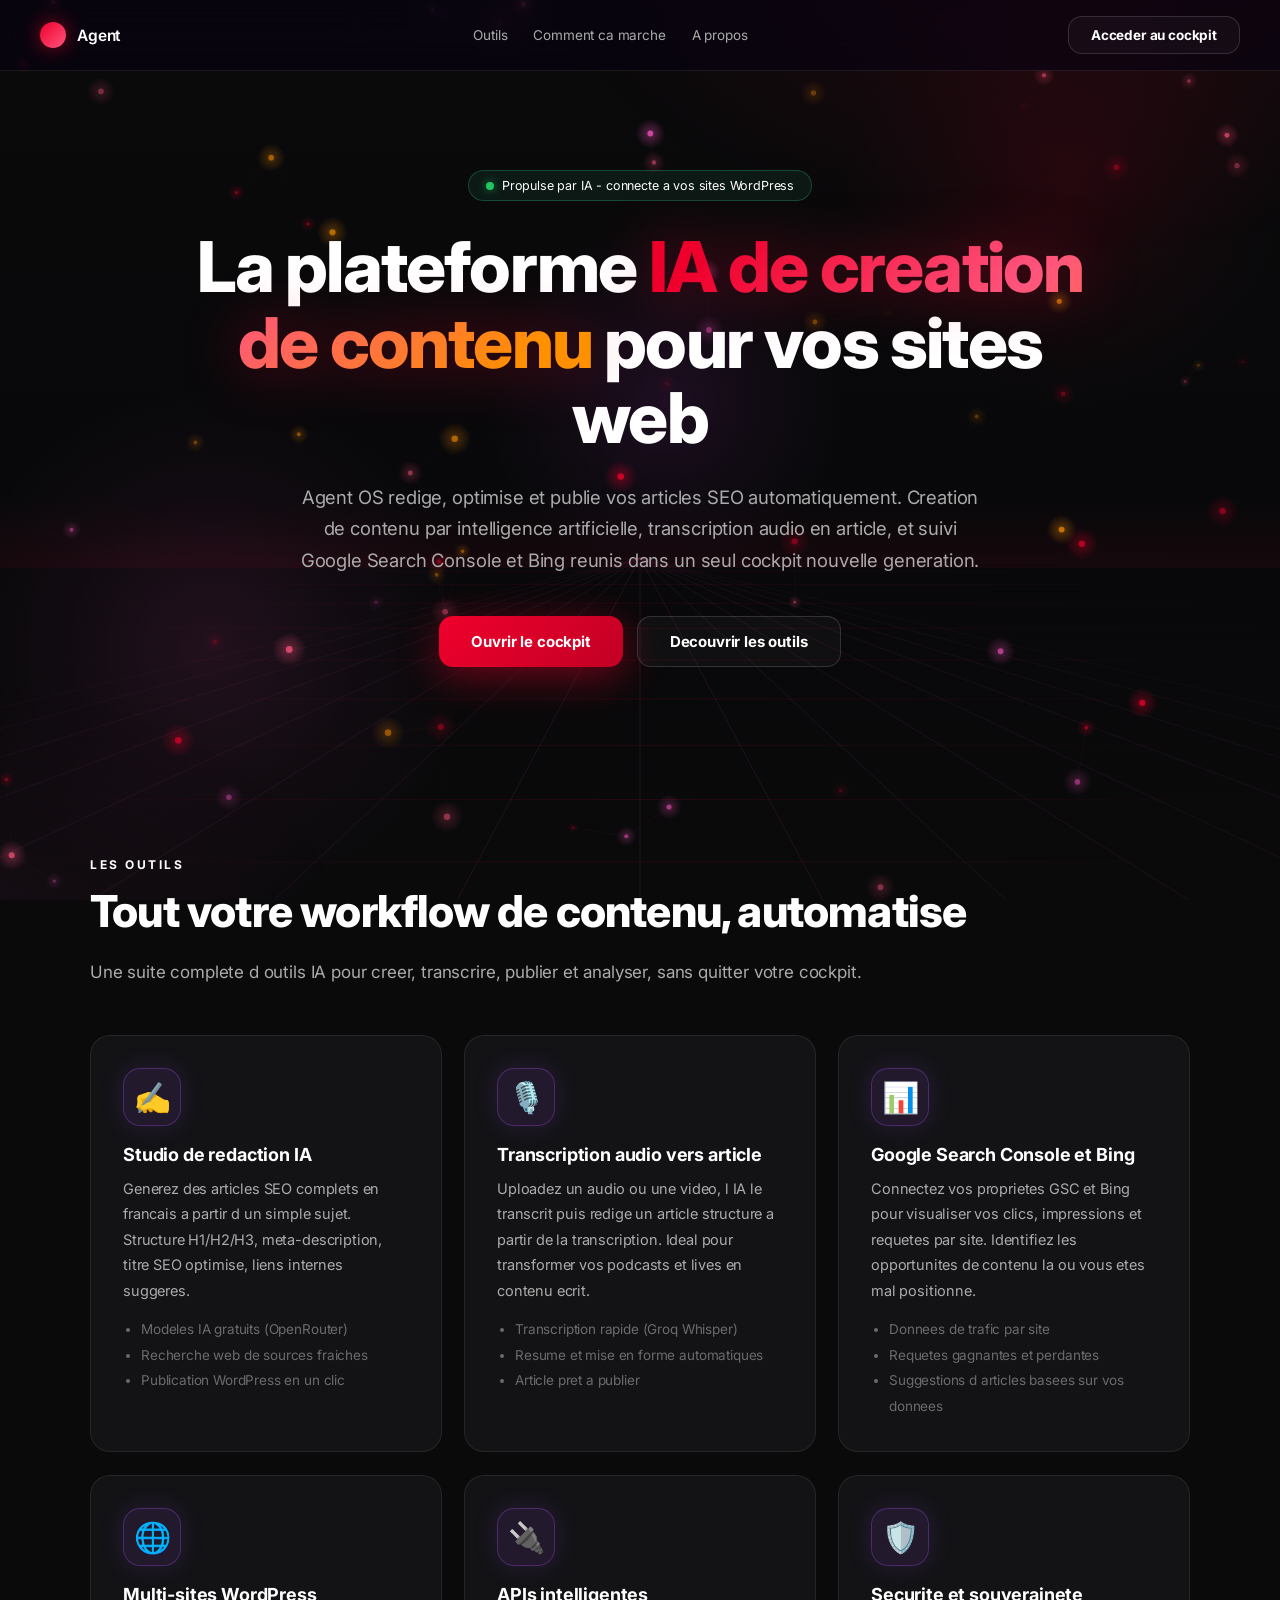
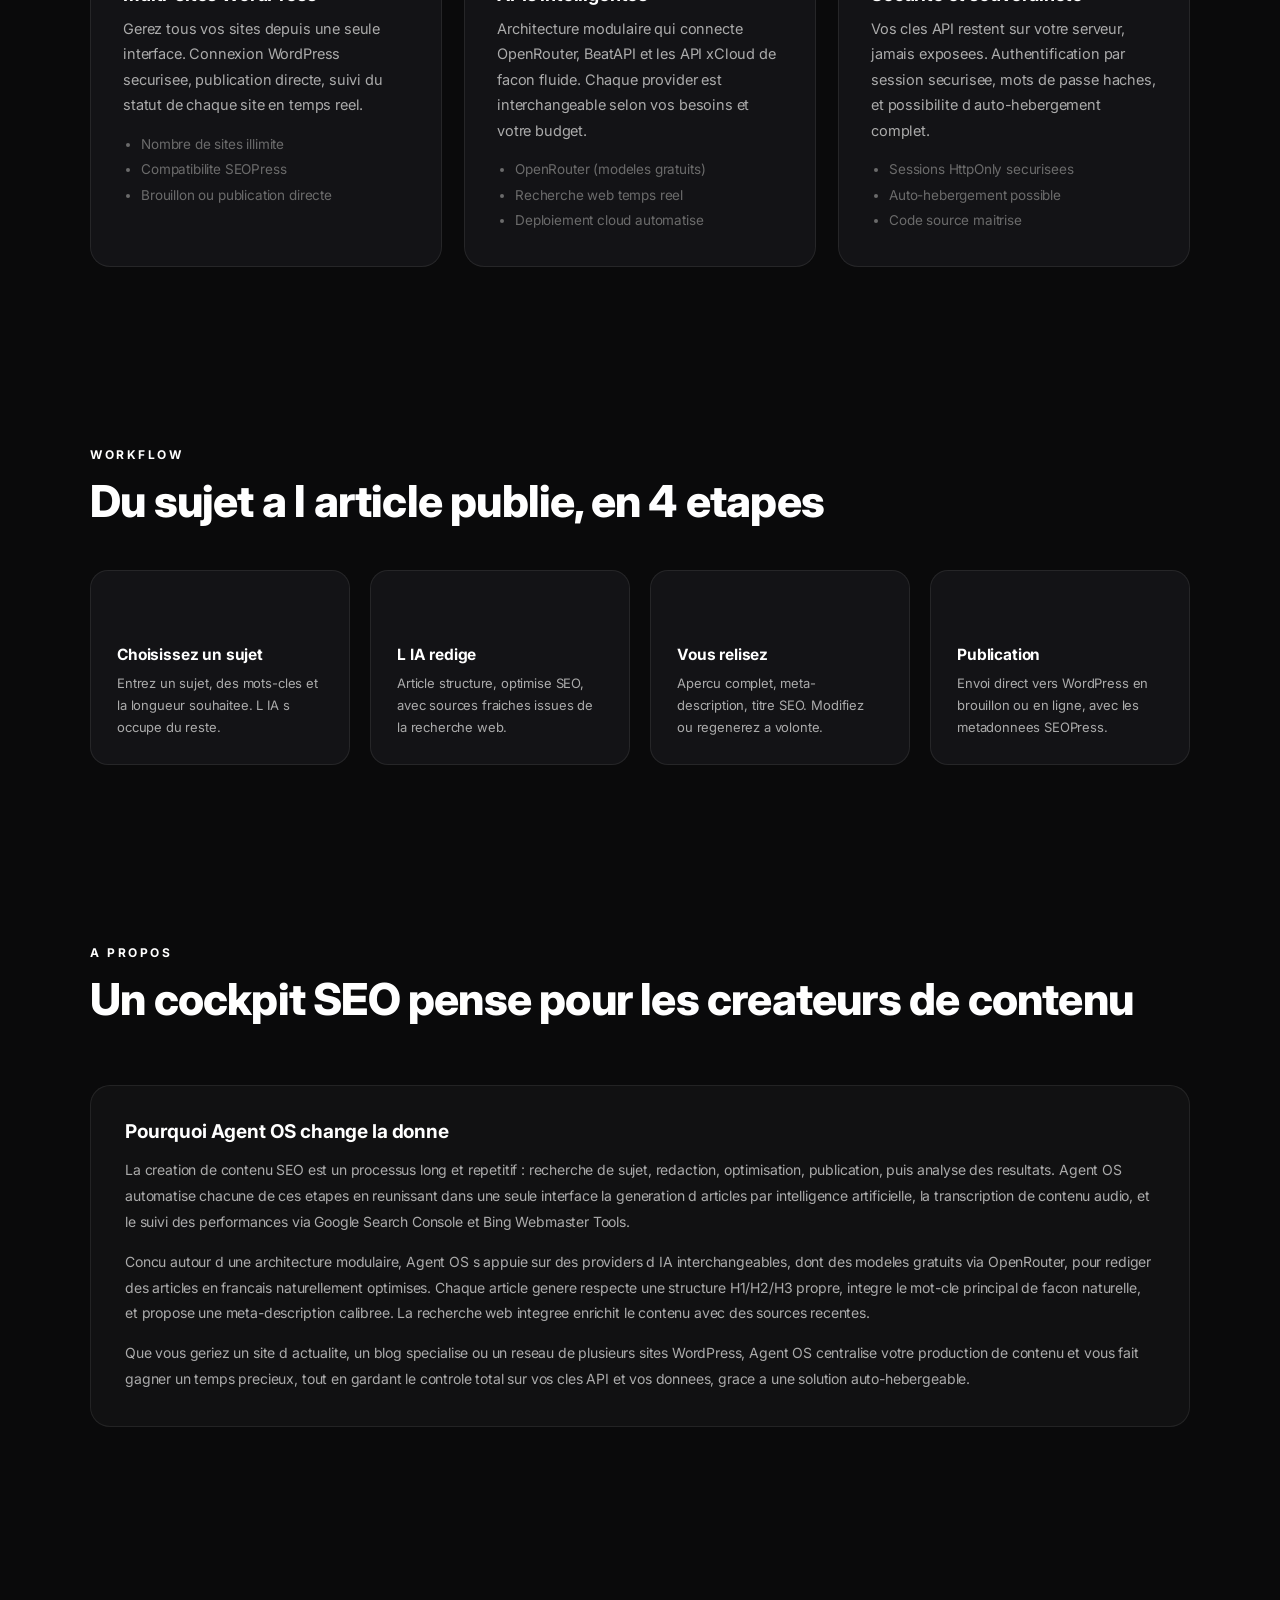
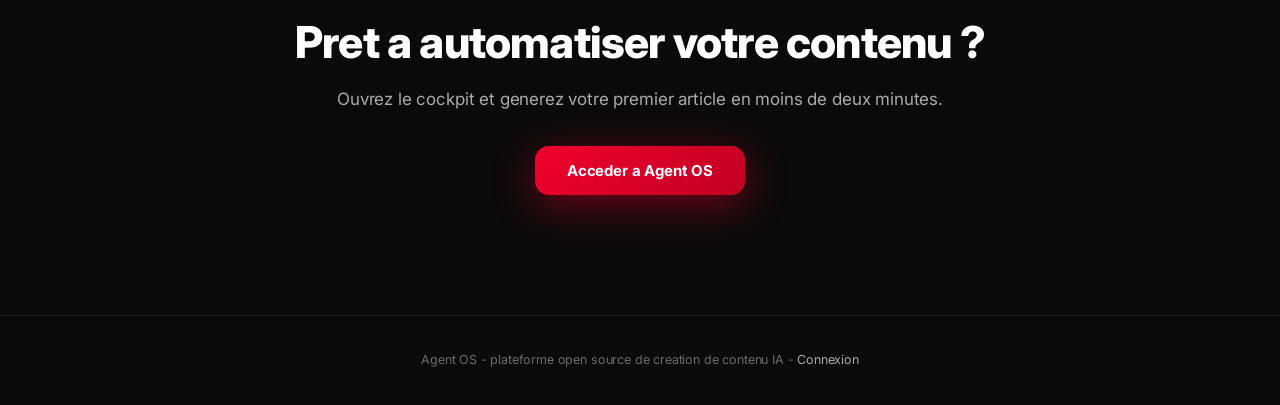
==== commit 630aa564: "Theme SCENE (inspire sceneai.art): noir profond + accent rouge-rose #ef002c + Geist" ====
--- a/index.html
+++ b/index.html
@@ -9,8 +9,8 @@
     <meta property="og:title" content="Agent OS - Plateforme IA de creation de contenu SEO">
     <meta property="og:description" content="Generez, optimisez et publiez vos articles SEO automatiquement. IA, transcription, GSC et Bing dans un seul cockpit.">
     <meta property="og:type" content="website">
-    <link rel="stylesheet" href="theme-3d.css">
-    <link href="https://fonts.googleapis.com/css2?family=Inter:wght@300;400;500;600;700;800&family=JetBrains+Mono:wght@500;700&display=swap" rel="stylesheet">
+    <link rel="stylesheet" href="theme-scene.css">
+    <link href="https://fonts.googleapis.com/css2?family=Inter:wght@300;400;500;600;700;800&family=Geist+Mono:wght@400;500;600&display=swap" rel="stylesheet">
     <style>
         body { overflow-y: auto; overflow-x: hidden; }
         .landing { position: relative; z-index: 2; }
@@ -23,12 +23,12 @@
         .hero { padding:170px 40px 100px; text-align:center; position:relative; }
         .hero-badge { display:inline-flex; align-items:center; gap:8px; padding:7px 17px; border-radius:30px; font-size:12.5px; color:var(--neon-green); background:rgba(52,211,153,.08); border:1px solid rgba(52,211,153,.25); margin-bottom:28px; }
         .hero h1 { font-size:clamp(40px,6vw,70px); font-weight:800; line-height:1.08; letter-spacing:-1.8px; max-width:920px; margin:0 auto 26px; }
-        .hero h1 .grad { background:linear-gradient(135deg,#a855f7 10%,#6366f1 50%,#d946ef 90%); -webkit-background-clip:text; background-clip:text; -webkit-text-fill-color:transparent; filter:drop-shadow(0 0 30px rgba(168,85,247,.4)); }
+        .hero h1 .grad { background:linear-gradient(135deg,#ef002c 10%,#ff557d 50%,#ff9100 90%); -webkit-background-clip:text; background-clip:text; -webkit-text-fill-color:transparent; filter:drop-shadow(0 0 30px rgba(239,0,44,.4)); }
         .hero .sub { font-size:18.5px; color:var(--text-secondary); max-width:680px; margin:0 auto 40px; line-height:1.7; }
         .hero-cta { display:flex; gap:14px; justify-content:center; flex-wrap:wrap; }
         .btn-hero { padding:15px 32px; border-radius:14px; font-size:15px; font-weight:700; cursor:pointer; text-decoration:none; transition:all .25s; display:inline-flex; align-items:center; gap:10px; }
-        .btn-hero.p { background:linear-gradient(135deg,#a855f7,#6d28d9); color:#fff; box-shadow:0 10px 40px rgba(168,85,247,.45); }
-        .btn-hero.p:hover { transform:translateY(-3px); box-shadow:0 16px 55px rgba(168,85,247,.65); }
+        .btn-hero.p { background:linear-gradient(135deg,#ef002c,#c20024); color:#fff; box-shadow:0 10px 40px rgba(239,0,44,.45); }
+        .btn-hero.p:hover { transform:translateY(-3px); box-shadow:0 16px 55px rgba(239,0,44,.65); }
         .btn-hero.s { background:var(--bg-glass); color:var(--text-primary); border:1px solid var(--border-light); }
         .btn-hero.s:hover { border-color:var(--neon-violet); box-shadow:var(--glow-violet); }
         .section-pad { padding:90px 40px; max-width:1180px; margin:0 auto; }
@@ -37,7 +37,7 @@
         .lead { color:var(--text-secondary); font-size:17px; line-height:1.8; max-width:780px; }
         .cards3 { display:grid; grid-template-columns:repeat(auto-fit,minmax(300px,1fr)); gap:22px; margin-top:48px; }
         .fcard { padding:32px; border-radius:20px; background:var(--bg-card); border:1px solid var(--border); backdrop-filter:blur(14px); transition:transform .3s ease-out, box-shadow .3s, border-color .3s; }
-        .fcard:hover { border-color:rgba(168,85,247,.4); box-shadow:0 24px 70px rgba(0,0,0,.5), 0 0 50px rgba(168,85,247,.1); transform:translateY(-4px); }
+        .fcard:hover { border-color:rgba(239,0,44,.4); box-shadow:0 24px 70px rgba(0,0,0,.5), 0 0 50px rgba(239,0,44,.1); transform:translateY(-4px); }
         .fcard .ic { font-size:30px; margin-bottom:18px; display:inline-flex; width:58px; height:58px; border-radius:17px; align-items:center; justify-content:center; background:rgba(168,85,246,.1); box-shadow:inset 0 0 0 1px rgba(168,85,246,.3), 0 0 24px rgba(168,85,246,.15); }
         .fcard h3 { font-size:18px; margin-bottom:11px; }
         .fcard p { font-size:14.5px; color:var(--text-secondary); line-height:1.75; }
--- a/theme-scene.css
+++ b/theme-scene.css
@@ -0,0 +1,331 @@
+/* ============================================================
+   AGENT OS — THÈME "SCENE" (inspiré sceneai.art)
+   Noir profond · accent rouge-rose · Geist · épuré premium
+   ============================================================ */
+
+:root {
+    /* --- fonds --- */
+    --bg-void: #08080a;
+    --bg-deep: #0a0a0b;
+    --bg-card: #131316;
+    --bg-elev: #1a1a1e;
+    --bg-glass: rgba(255, 255, 255, 0.03);
+
+    /* --- bordures --- */
+    --border: rgba(255, 255, 255, 0.08);
+    --border-light: rgba(255, 255, 255, 0.14);
+    --border-strong: #2a2a2e;
+
+    /* --- texte --- */
+    --text-primary: #ffffff;
+    --text-secondary: #ababab;
+    --text-muted: #6b6b6b;
+
+    /* --- accents (rouge-rose sceneai) --- */
+    --accent: #ef002c;
+    --accent-rose: #ff557d;
+    --accent-pink: #ff57c4;
+    --accent-orange: #ff9100;
+    --accent-grad: linear-gradient(135deg, #ef002c, #ff557d);
+    --accent-grad-warm: linear-gradient(135deg, #ff557d, #ff9100);
+
+    /* --- effets --- */
+    --glow: 0 0 30px rgba(239, 0, 44, 0.35);
+    --glow-soft: 0 0 60px rgba(239, 0, 44, 0.18);
+    --shadow: 0 20px 60px rgba(0, 0, 0, 0.6);
+    --radius: 24px;
+    --radius-sm: 16px;
+    --radius-pill: 999px;
+}
+
+* { margin: 0; padding: 0; box-sizing: border-box; }
+
+html, body { height: 100%; }
+
+body {
+    font-family: 'Geist', 'Inter', -apple-system, BlinkMacSystemFont, sans-serif;
+    background: var(--bg-deep);
+    color: var(--text-primary);
+    overflow: hidden;
+    -webkit-font-smoothing: antialiased;
+    letter-spacing: -0.01em;
+}
+
+/* ---------- fond : dégradés rouges discrets + grille ---------- */
+#flow3d {
+    position: fixed; inset: 0; z-index: 0;
+    width: 100vw; height: 100vh; display: block;
+}
+.bg-veil {
+    position: fixed; inset: 0; z-index: 1; pointer-events: none;
+    background:
+        radial-gradient(900px 500px at 85% -5%, rgba(239, 0, 44, 0.10), transparent 60%),
+        radial-gradient(700px 450px at -5% 105%, rgba(255, 87, 196, 0.06), transparent 60%);
+}
+
+/* ---------- layout ---------- */
+.app-container { display: flex; height: 100vh; position: relative; z-index: 2; }
+
+/* ================= SIDEBAR ================= */
+.sidebar {
+    width: 258px; min-width: 258px;
+    background: var(--bg-deep);
+    border-right: 1px solid var(--border);
+    display: flex; flex-direction: column;
+    padding: 24px 0;
+}
+.sidebar-logo {
+    display: flex; align-items: center; gap: 12px;
+    padding: 0 22px 22px; font-size: 16.5px; font-weight: 600;
+    color: var(--text-secondary);
+    border-bottom: 1px solid var(--border); margin-bottom: 18px;
+}
+.sidebar-logo b {
+    color: var(--text-primary);
+    background: var(--accent-grad);
+    -webkit-background-clip: text; background-clip: text; -webkit-text-fill-color: transparent;
+}
+.logo-orb {
+    width: 26px; height: 26px; border-radius: 50%;
+    background: var(--accent-grad);
+    box-shadow: 0 0 20px rgba(239, 0, 44, 0.6);
+}
+.nav-menu { display: flex; flex-direction: column; gap: 4px; padding: 0 12px; }
+.nav-item {
+    display: flex; align-items: center; gap: 12px;
+    padding: 11px 15px; border-radius: var(--radius-sm);
+    color: var(--text-secondary); text-decoration: none;
+    font-size: 14px; font-weight: 500;
+    transition: all .2s; position: relative;
+}
+.nav-item:hover { background: var(--bg-glass); color: var(--text-primary); }
+.nav-item.active {
+    background: var(--bg-elev);
+    color: var(--text-primary);
+    box-shadow: inset 0 0 0 1px rgba(239, 0, 44, 0.35);
+}
+.nav-item.active .nav-icon { color: var(--accent-rose); }
+.nav-icon { font-size: 15px; color: var(--text-muted); transition: color .2s; }
+
+.sidebar-footer { margin-top: auto; padding: 18px 22px; border-top: 1px solid var(--border); }
+.agent-status { display: flex; align-items: center; gap: 9px; font-size: 12.5px; color: var(--text-secondary); }
+.status-dot {
+    width: 8px; height: 8px; border-radius: 50%;
+    background: #22c55e; box-shadow: 0 0 10px rgba(34, 197, 94, 0.7);
+    animation: pulseDot 2s infinite;
+}
+@keyframes pulseDot { 0%,100%{opacity:1} 50%{opacity:.4} }
+
+/* ---------- utilisateur sidebar ---------- */
+.sidebar-user {
+    margin-top: 12px; padding-top: 12px; border-top: 1px solid var(--border);
+    display: flex; align-items: center; justify-content: space-between; gap: 8px;
+}
+.sidebar-user span { font-size: 12.5px; color: var(--text-secondary); overflow: hidden; text-overflow: ellipsis; white-space: nowrap; }
+.logout-btn {
+    background: var(--bg-glass); border: 1px solid var(--border-light);
+    color: var(--text-secondary); border-radius: 10px;
+    width: 28px; height: 28px; cursor: pointer; font-size: 13px;
+    transition: all .2s; flex-shrink: 0;
+}
+.logout-btn:hover { color: var(--accent-rose); border-color: rgba(239,0,44,.4); box-shadow: var(--glow); }
+
+/* ================= MAIN ================= */
+.main-content { flex: 1; overflow-y: auto; padding: 28px 34px; position: relative; z-index: 1; }
+.content-header { display: flex; align-items: center; justify-content: space-between; margin-bottom: 28px; }
+.content-header h2 { font-size: 26px; font-weight: 700; letter-spacing: -0.03em; }
+.header-subtitle { font-size: 13.5px; color: var(--text-muted); margin-top: 4px; }
+
+/* ================= SECTIONS & CARTES ================= */
+.section { margin-bottom: 30px; }
+.section-title {
+    font-size: 14px; font-weight: 600; letter-spacing: 0.02em;
+    margin-bottom: 16px; color: var(--text-secondary);
+    display: flex; align-items: center; gap: 9px;
+}
+.section-title::before {
+    content: ''; width: 3px; height: 15px; border-radius: 2px;
+    background: var(--accent-grad);
+}
+
+.tilt {
+    transition: transform .3s cubic-bezier(.2,.8,.3,1), box-shadow .3s, border-color .3s;
+    will-change: transform;
+}
+.tilt:hover {
+    border-color: rgba(239, 0, 44, 0.45);
+    box-shadow: 0 24px 60px rgba(0,0,0,.55), 0 0 40px rgba(239,0,44,.12);
+}
+
+.stats-grid { display: grid; grid-template-columns: repeat(auto-fit, minmax(210px, 1fr)); gap: 18px; margin-bottom: 30px; }
+.stat-card {
+    display: flex; align-items: center; gap: 16px;
+    padding: 22px; border-radius: var(--radius);
+    background: var(--bg-card); border: 1px solid var(--border);
+    position: relative; overflow: hidden;
+}
+.stat-card::after {
+    content: ''; position: absolute; top: -40%; right: -20%; width: 150px; height: 150px;
+    background: radial-gradient(circle, rgba(var(--glow-rgb, 239, 0, 44), 0.12), transparent 70%);
+    border-radius: 50%;
+}
+.stat-icon {
+    font-size: 21px; width: 52px; height: 52px; border-radius: var(--radius-sm);
+    display: flex; align-items: center; justify-content: center;
+    background: rgba(var(--glow, 239, 0, 44), 0.1);
+    color: rgb(var(--glow, 239, 0, 44));
+    box-shadow: inset 0 0 0 1px rgba(var(--glow, 239, 0, 44), 0.3);
+}
+.stat-number { font-size: 30px; font-weight: 800; letter-spacing: -0.04em; }
+.stat-label { font-size: 11.5px; color: var(--text-muted); text-transform: uppercase; letter-spacing: 0.08em; margin-top: 2px; }
+
+/* cartes génériques */
+.site-card, .article-card, .conn-card, .fcard {
+    background: var(--bg-card); border: 1px solid var(--border);
+    border-radius: var(--radius); padding: 22px;
+}
+.sites-grid, .conn-grid { display: grid; grid-template-columns: repeat(auto-fit, minmax(280px, 1fr)); gap: 18px; }
+.site-card h3 { font-size: 16px; margin-bottom: 6px; }
+.conn-card { display: flex; align-items: center; gap: 16px; }
+.conn-logo {
+    width: 46px; height: 46px; border-radius: 14px; min-width: 46px;
+    display: flex; align-items: center; justify-content: center;
+    font-size: 19px; font-weight: 700;
+}
+.conn-logo.gsc { background: rgba(239,0,44,.12); color: var(--accent-rose); }
+.conn-logo.bing { background: rgba(255,145,0,.12); color: var(--accent-orange); }
+
+/* badges */
+.badge {
+    display: inline-block; padding: 3px 11px; border-radius: var(--radius-pill);
+    font-size: 11px; font-weight: 600; letter-spacing: 0.02em;
+    background: var(--bg-glass); border: 1px solid var(--border); color: var(--text-secondary);
+}
+.badge.success { background: rgba(34,197,94,.12); border-color: rgba(34,197,94,.35); color: #4ade80; }
+.badge.warning { background: rgba(255,145,0,.12); border-color: rgba(255,145,0,.35); color: var(--accent-orange); }
+
+/* boutons */
+.btn-primary, .btn-secondary {
+    padding: 11px 20px; border-radius: var(--radius-pill); font-size: 13.5px; font-weight: 600;
+    cursor: pointer; border: none; transition: all .2s; font-family: inherit;
+}
+.btn-primary { background: var(--accent-grad); color: #fff; box-shadow: 0 6px 24px rgba(239,0,44,.4); }
+.btn-primary:hover { transform: translateY(-2px); box-shadow: 0 10px 36px rgba(239,0,44,.55); }
+.btn-secondary { background: var(--bg-glass); color: var(--text-primary); border: 1px solid var(--border-light); }
+.btn-secondary:hover { border-color: var(--accent-rose); }
+
+/* pipeline */
+.pipeline-container { display: flex; align-items: center; gap: 10px; flex-wrap: wrap; }
+.pipeline-step {
+    flex: 1; min-width: 140px; text-align: center;
+    padding: 20px 14px; border-radius: var(--radius);
+    background: var(--bg-card); border: 1px solid var(--border);
+}
+.pipeline-step.active { border-color: rgba(239,0,44,.5); box-shadow: var(--glow-soft); }
+.step-icon { font-size: 24px; margin-bottom: 10px; }
+.pipeline-step h4 { font-size: 13px; margin-bottom: 6px; }
+.step-status { font-size: 11px; color: var(--text-muted); }
+.step-progress { height: 4px; border-radius: 2px; background: rgba(239,0,44,.12); margin-top: 10px; overflow: hidden; }
+.progress-bar { height: 100%; background: var(--accent-grad); border-radius: 2px; transition: width .6s; }
+.pipeline-arrow { color: var(--text-muted); font-size: 18px; }
+
+/* tableaux */
+.articles-table { background: var(--bg-card); border: 1px solid var(--border); border-radius: var(--radius); overflow: hidden; }
+.articles-table table { width: 100%; border-collapse: collapse; }
+.articles-table th {
+    text-align: left; padding: 13px 18px; font-size: 11px; text-transform: uppercase;
+    letter-spacing: 0.08em; color: var(--text-muted); border-bottom: 1px solid var(--border);
+}
+.articles-table td { padding: 13px 18px; font-size: 13.5px; border-bottom: 1px solid rgba(255,255,255,.04); }
+.articles-table tr:hover td { background: var(--bg-glass); }
+
+/* formulaires */
+.form-group { margin-bottom: 16px; }
+.form-group label { display: block; font-size: 12.5px; font-weight: 600; color: var(--text-secondary); margin-bottom: 7px; }
+.form-group input, .filter-select, .search-input, .studio-form textarea {
+    width: 100%; padding: 11px 14px;
+    background: var(--bg-deep);
+    border: 1px solid var(--border-light); border-radius: var(--radius-sm);
+    color: var(--text-primary); font-size: 13.5px; outline: none;
+    transition: all .2s; font-family: inherit;
+}
+.form-group input:focus, .filter-select:focus, .search-input:focus, .studio-form textarea:focus {
+    border-color: var(--accent-rose);
+    box-shadow: 0 0 0 3px rgba(239,0,44,.12);
+}
+.page-actions { display: flex; gap: 12px; margin-bottom: 20px; }
+.page-actions .search-input { max-width: 340px; }
+.page-actions .filter-select { max-width: 200px; }
+
+/* STUDIO */
+.studio-layout { display: grid; grid-template-columns: 390px 1fr; gap: 20px; align-items: start; }
+@media (max-width: 1000px) { .studio-layout { grid-template-columns: 1fr; } }
+.studio-form {
+    background: var(--bg-card); border: 1px solid var(--border);
+    border-radius: var(--radius); padding: 24px;
+}
+.studio-form textarea {
+    background: var(--bg-deep); resize: vertical;
+}
+.studio-checks { margin: 8px 0 18px; }
+.studio-check { display: flex; align-items: center; gap: 10px; font-size: 13px; color: var(--text-secondary); cursor: pointer; }
+.studio-check input { accent-color: var(--accent); width: 16px; height: 16px; }
+.studio-actions { display: flex; flex-direction: column; gap: 10px; }
+.studio-actions button { width: 100%; }
+.studio-preview {
+    min-height: 500px; max-height: 72vh; overflow-y: auto;
+    background: var(--bg-card); border: 1px solid var(--border);
+    border-radius: var(--radius); padding: 28px;
+}
+.studio-placeholder {
+    height: 100%; min-height: 440px; display: flex; flex-direction: column;
+    align-items: center; justify-content: center; text-align: center;
+    color: var(--text-muted); font-size: 14px; line-height: 1.8;
+}
+.studio-result-head { display: flex; align-items: flex-start; justify-content: space-between; gap: 14px; flex-wrap: wrap; margin-bottom: 16px; }
+.studio-result-head h3 { font-size: 21px; line-height: 1.35; letter-spacing: -0.02em; }
+.studio-badges { display: flex; gap: 8px; flex-wrap: wrap; }
+.studio-meta-desc {
+    font-size: 13px; color: var(--text-secondary);
+    background: var(--bg-glass); border: 1px solid var(--border);
+    border-radius: var(--radius-sm); padding: 11px 14px; margin-bottom: 20px;
+}
+.studio-content h2 { font-size: 18px; margin: 24px 0 10px; color: var(--accent-rose); }
+.studio-content h3 { font-size: 15.5px; margin: 17px 0 8px; }
+.studio-content h4 { font-size: 13px; margin: 14px 0 6px; color: var(--text-muted); text-transform: uppercase; letter-spacing: 0.06em; }
+.studio-content p { font-size: 14px; line-height: 1.85; margin-bottom: 13px; }
+.studio-links { margin-top: 22px; padding-top: 15px; border-top: 1px solid var(--border); font-size: 12.5px; color: var(--text-secondary); }
+.studio-links .mono { font-family: 'Geist Mono','JetBrains Mono',monospace; font-size: 11.5px; color: var(--accent-orange); margin: 5px 0; word-break: break-all; }
+.spinner {
+    width: 38px; height: 38px; border-radius: 50%; margin-bottom: 16px;
+    border: 3px solid rgba(239,0,44,.2); border-top-color: var(--accent);
+    animation: spin .9s linear infinite;
+}
+@keyframes spin { to { transform: rotate(360deg); } }
+
+/* modal */
+.modal { position: fixed; inset: 0; z-index: 100; background: rgba(8,8,10,.8); backdrop-filter: blur(10px); display: none; align-items: center; justify-content: center; }
+.modal.active { display: flex; }
+.modal-content {
+    width: 90%; max-width: 520px;
+    background: var(--bg-card); border: 1px solid var(--border-strong);
+    border-radius: var(--radius); padding: 28px;
+    box-shadow: var(--shadow);
+    animation: modalIn .3s cubic-bezier(.2,.9,.3,1.2);
+}
+@keyframes modalIn { from { transform: scale(.94) translateY(18px); opacity: 0; } }
+.modal-header { display: flex; align-items: center; justify-content: space-between; margin-bottom: 20px; }
+.modal-header h3 { font-size: 18px; }
+.modal-close { background: none; border: none; color: var(--text-muted); font-size: 26px; cursor: pointer; line-height: 1; transition: color .2s; }
+.modal-close:hover { color: var(--accent-rose); }
+.modal-footer { display: flex; gap: 12px; justify-content: flex-end; margin-top: 22px; }
+
+/* scrollbar */
+::-webkit-scrollbar { width: 9px; height: 9px; }
+::-webkit-scrollbar-thumb { background: var(--border-strong); border-radius: 5px; }
+::-webkit-scrollbar-thumb:hover { background: #3a3a3f; }
+::-webkit-scrollbar-track { background: transparent; }
+
+/* apparition */
+.page { animation: pageIn .3s ease-out; }
+@keyframes pageIn { from { opacity: 0; transform: translateY(12px); } }
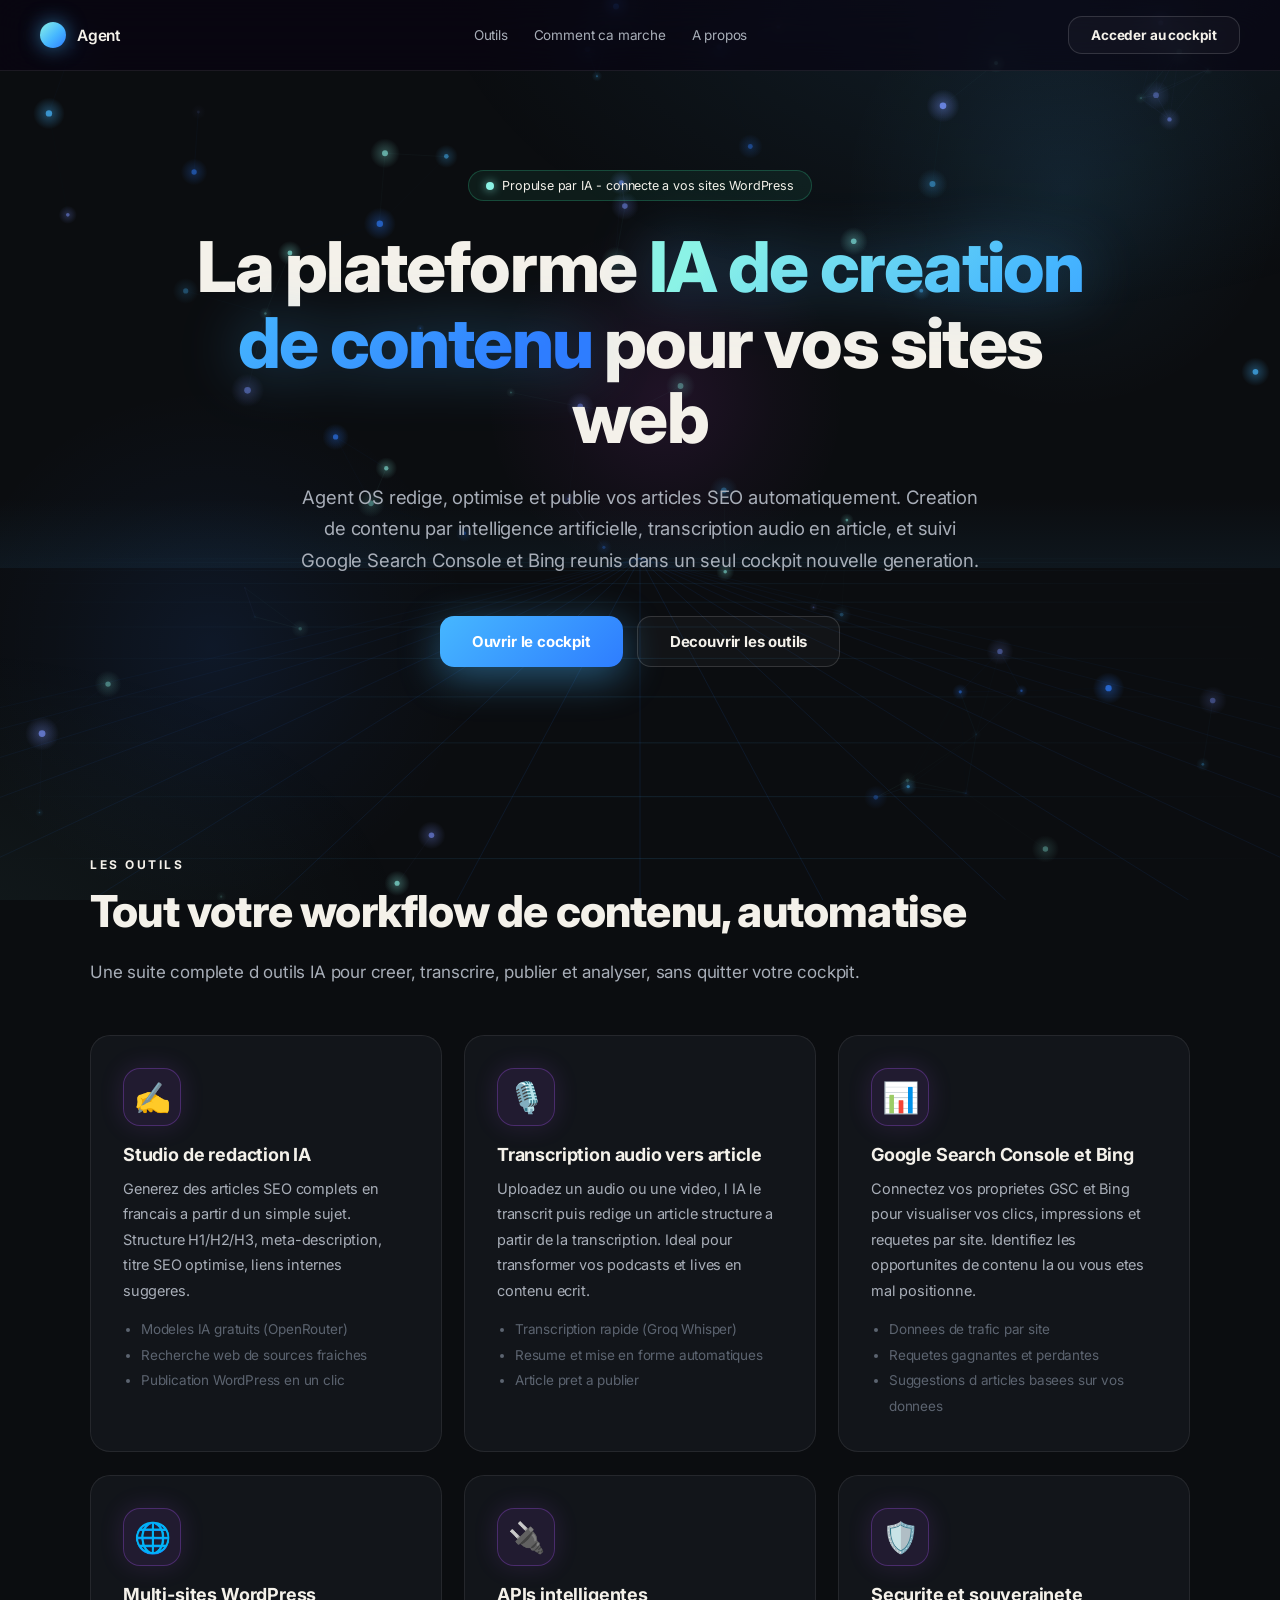
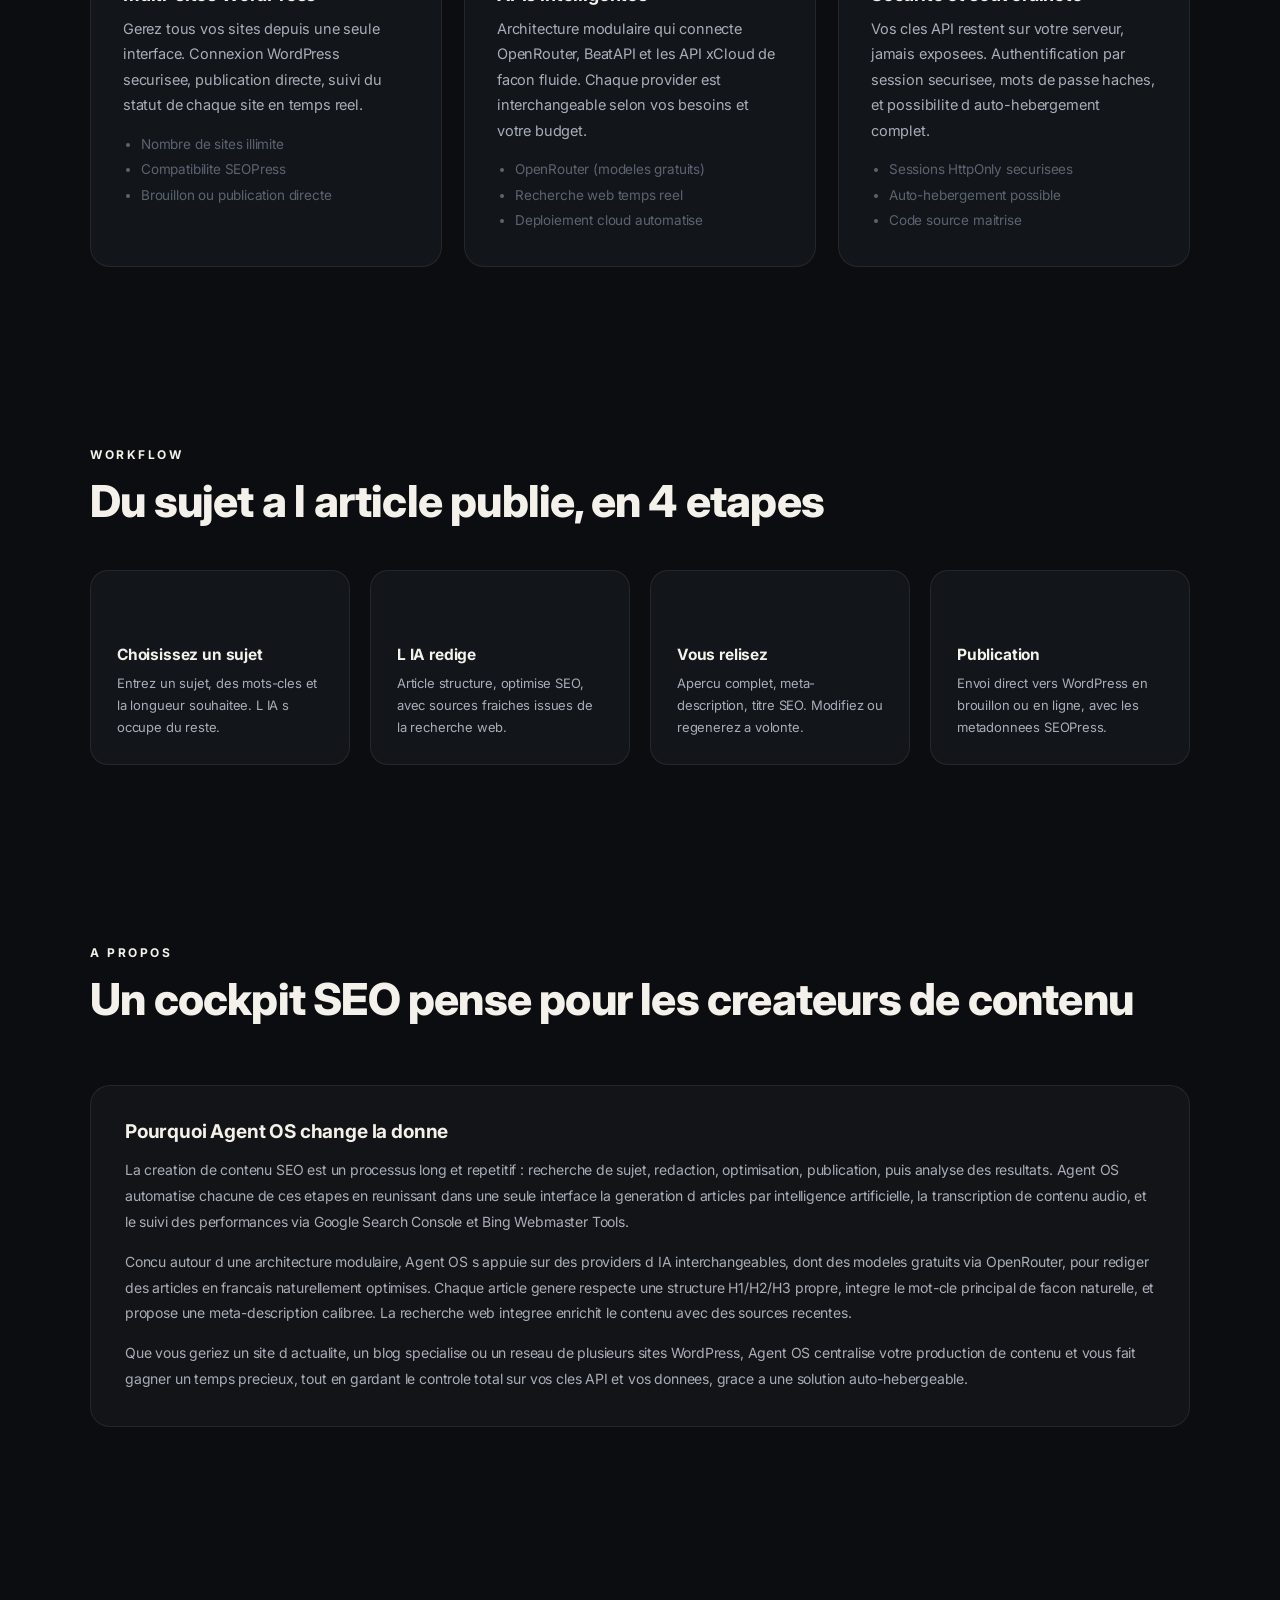
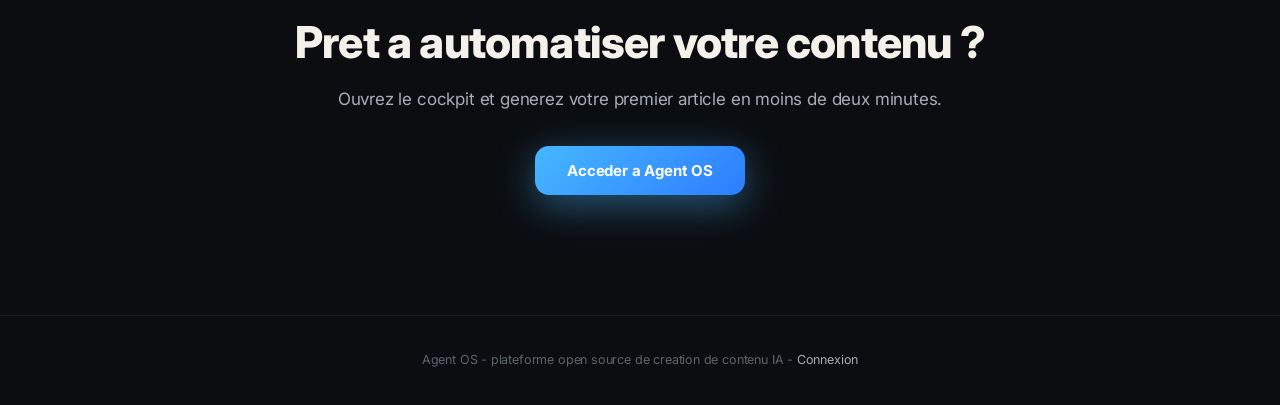
==== commit 50508320: "Theme TIDE (inspire scrolltide.co): ink noir bleute + bleu ocean #46b7ff + Bricolage Grotesque + Spa" ====
--- a/index.html
+++ b/index.html
@@ -9,8 +9,8 @@
     <meta property="og:title" content="Agent OS - Plateforme IA de creation de contenu SEO">
     <meta property="og:description" content="Generez, optimisez et publiez vos articles SEO automatiquement. IA, transcription, GSC et Bing dans un seul cockpit.">
     <meta property="og:type" content="website">
-    <link rel="stylesheet" href="theme-scene.css">
-    <link href="https://fonts.googleapis.com/css2?family=Inter:wght@300;400;500;600;700;800&family=Geist+Mono:wght@400;500;600&display=swap" rel="stylesheet">
+    <link rel="stylesheet" href="theme-tide.css">
+    <link href="https://fonts.googleapis.com/css2?family=Inter:wght@300;400;500;600;700;800&family=Bricolage+Grotesque:opsz,wght@12..96,400;12..96,600;12..96,700;12..96,800&family=Space+Mono:wght@400;700&display=swap" rel="stylesheet">
     <style>
         body { overflow-y: auto; overflow-x: hidden; }
         .landing { position: relative; z-index: 2; }
@@ -23,12 +23,12 @@
         .hero { padding:170px 40px 100px; text-align:center; position:relative; }
         .hero-badge { display:inline-flex; align-items:center; gap:8px; padding:7px 17px; border-radius:30px; font-size:12.5px; color:var(--neon-green); background:rgba(52,211,153,.08); border:1px solid rgba(52,211,153,.25); margin-bottom:28px; }
         .hero h1 { font-size:clamp(40px,6vw,70px); font-weight:800; line-height:1.08; letter-spacing:-1.8px; max-width:920px; margin:0 auto 26px; }
-        .hero h1 .grad { background:linear-gradient(135deg,#ef002c 10%,#ff557d 50%,#ff9100 90%); -webkit-background-clip:text; background-clip:text; -webkit-text-fill-color:transparent; filter:drop-shadow(0 0 30px rgba(239,0,44,.4)); }
+        .hero h1 .grad { background:linear-gradient(135deg,#8bf3e6 10%,#46b7ff 50%,#2e7dff 90%); -webkit-background-clip:text; background-clip:text; -webkit-text-fill-color:transparent; filter:drop-shadow(0 0 30px rgba(70,183,255,.4)); }
         .hero .sub { font-size:18.5px; color:var(--text-secondary); max-width:680px; margin:0 auto 40px; line-height:1.7; }
         .hero-cta { display:flex; gap:14px; justify-content:center; flex-wrap:wrap; }
         .btn-hero { padding:15px 32px; border-radius:14px; font-size:15px; font-weight:700; cursor:pointer; text-decoration:none; transition:all .25s; display:inline-flex; align-items:center; gap:10px; }
-        .btn-hero.p { background:linear-gradient(135deg,#ef002c,#c20024); color:#fff; box-shadow:0 10px 40px rgba(239,0,44,.45); }
-        .btn-hero.p:hover { transform:translateY(-3px); box-shadow:0 16px 55px rgba(239,0,44,.65); }
+        .btn-hero.p { background:linear-gradient(135deg,#46b7ff,#2e7dff); color:#fff; box-shadow:0 10px 40px rgba(70,183,255,.45); }
+        .btn-hero.p:hover { transform:translateY(-3px); box-shadow:0 16px 55px rgba(70,183,255,.65); }
         .btn-hero.s { background:var(--bg-glass); color:var(--text-primary); border:1px solid var(--border-light); }
         .btn-hero.s:hover { border-color:var(--neon-violet); box-shadow:var(--glow-violet); }
         .section-pad { padding:90px 40px; max-width:1180px; margin:0 auto; }
@@ -37,7 +37,7 @@
         .lead { color:var(--text-secondary); font-size:17px; line-height:1.8; max-width:780px; }
         .cards3 { display:grid; grid-template-columns:repeat(auto-fit,minmax(300px,1fr)); gap:22px; margin-top:48px; }
         .fcard { padding:32px; border-radius:20px; background:var(--bg-card); border:1px solid var(--border); backdrop-filter:blur(14px); transition:transform .3s ease-out, box-shadow .3s, border-color .3s; }
-        .fcard:hover { border-color:rgba(239,0,44,.4); box-shadow:0 24px 70px rgba(0,0,0,.5), 0 0 50px rgba(239,0,44,.1); transform:translateY(-4px); }
+        .fcard:hover { border-color:rgba(70,183,255,.4); box-shadow:0 24px 70px rgba(0,0,0,.5), 0 0 50px rgba(70,183,255,.1); transform:translateY(-4px); }
         .fcard .ic { font-size:30px; margin-bottom:18px; display:inline-flex; width:58px; height:58px; border-radius:17px; align-items:center; justify-content:center; background:rgba(168,85,246,.1); box-shadow:inset 0 0 0 1px rgba(168,85,246,.3), 0 0 24px rgba(168,85,246,.15); }
         .fcard h3 { font-size:18px; margin-bottom:11px; }
         .fcard p { font-size:14.5px; color:var(--text-secondary); line-height:1.75; }
--- a/theme-tide.css
+++ b/theme-tide.css
@@ -0,0 +1,348 @@
+/* ============================================================
+   AGENT OS — THÈME "TIDE" (inspiré scrolltide.co)
+   Noir bleuté (ink) · bleu océan (tide) · Bricolage Grotesque
+   Typo géante éditoriale · marquee · workflow numéroté
+   ============================================================ */
+
+:root {
+    /* --- fonds --- */
+    --bg-ink: #0b0d10;
+    --bg-deep: #0b0d10;
+    --bg-card: #12151a;
+    --bg-elev: #1a1e25;
+    --bg-glass: rgba(255, 255, 255, 0.03);
+
+    /* --- bordures --- */
+    --border: rgba(255, 255, 255, 0.08);
+    --border-light: rgba(255, 255, 255, 0.14);
+    --border-strong: #23272f;
+
+    /* --- texte (bone = ivoire) --- */
+    --text-primary: #f4f1ea;
+    --text-secondary: #a8aeb8;
+    --text-muted: #5c6470;
+
+    /* --- accents TIDE (bleu océan) --- */
+    --tide: #46b7ff;
+    --tide-light: #8bf3e6;
+    --tide-deep: #2e7dff;
+    --tide-mist: #7c93ff;
+    --accent-grad: linear-gradient(135deg, #8bf3e6, #46b7ff 55%, #2e7dff);
+    --accent-grad-soft: linear-gradient(135deg, rgba(139,243,230,.15), rgba(70,183,255,.08));
+
+    /* --- effets --- */
+    --glow: 0 0 30px rgba(70, 183, 255, 0.3);
+    --glow-soft: 0 0 70px rgba(70, 183, 255, 0.15);
+    --shadow: 0 24px 70px rgba(0, 0, 0, 0.6);
+    --radius: 20px;
+    --radius-sm: 14px;
+    --radius-pill: 999px;
+}
+
+* { margin: 0; padding: 0; box-sizing: border-box; }
+
+html, body { height: 100%; }
+
+body {
+    font-family: 'Inter', -apple-system, sans-serif;
+    background: var(--bg-ink);
+    color: var(--text-primary);
+    overflow: hidden;
+    -webkit-font-smoothing: antialiased;
+    letter-spacing: -0.011em;
+}
+::selection { background: rgba(70,183,255,.25); }
+
+/* ---------- fond : marée bleue animée ---------- */
+#flow3d {
+    position: fixed; inset: 0; z-index: 0;
+    width: 100vw; height: 100vh; display: block;
+}
+.bg-veil {
+    position: fixed; inset: 0; z-index: 1; pointer-events: none;
+    background:
+        radial-gradient(1000px 600px at 80% -5%, rgba(70,183,255,.10), transparent 60%),
+        radial-gradient(800px 500px at -5% 105%, rgba(139,243,230,.06), transparent 60%);
+}
+
+/* ---------- layout ---------- */
+.app-container { display: flex; height: 100vh; position: relative; z-index: 2; }
+
+/* ================= SIDEBAR ================= */
+.sidebar {
+    width: 258px; min-width: 258px;
+    background: var(--bg-ink);
+    border-right: 1px solid var(--border);
+    display: flex; flex-direction: column;
+    padding: 24px 0;
+}
+.sidebar-logo {
+    display: flex; align-items: center; gap: 12px;
+    padding: 0 22px 22px; font-size: 16.5px; font-weight: 600;
+    color: var(--text-secondary);
+    border-bottom: 1px solid var(--border); margin-bottom: 18px;
+}
+.sidebar-logo b {
+    color: var(--text-primary);
+    background: var(--accent-grad);
+    -webkit-background-clip: text; background-clip: text; -webkit-text-fill-color: transparent;
+}
+.logo-orb {
+    width: 26px; height: 26px; border-radius: 50%;
+    background: var(--accent-grad);
+    box-shadow: 0 0 20px rgba(70,183,255,.6);
+}
+.nav-menu { display: flex; flex-direction: column; gap: 4px; padding: 0 12px; }
+.nav-item {
+    display: flex; align-items: center; gap: 12px;
+    padding: 11px 15px; border-radius: var(--radius-sm);
+    color: var(--text-secondary); text-decoration: none;
+    font-size: 14px; font-weight: 500;
+    transition: all .2s; position: relative;
+}
+.nav-item:hover { background: var(--bg-glass); color: var(--text-primary); }
+.nav-item.active {
+    background: var(--bg-elev);
+    color: var(--text-primary);
+    box-shadow: inset 0 0 0 1px rgba(70,183,255,.35);
+}
+.nav-item.active .nav-icon { color: var(--tide); }
+.nav-icon { font-size: 15px; color: var(--text-muted); transition: color .2s; }
+
+.sidebar-footer { margin-top: auto; padding: 18px 22px; border-top: 1px solid var(--border); }
+.agent-status { display: flex; align-items: center; gap: 9px; font-size: 12.5px; color: var(--text-secondary); }
+.status-dot {
+    width: 8px; height: 8px; border-radius: 50%;
+    background: #8bf3e6; box-shadow: 0 0 10px rgba(139,243,230,.8);
+    animation: pulseDot 2s infinite;
+}
+@keyframes pulseDot { 0%,100%{opacity:1} 50%{opacity:.4} }
+
+.sidebar-user {
+    margin-top: 12px; padding-top: 12px; border-top: 1px solid var(--border);
+    display: flex; align-items: center; justify-content: space-between; gap: 8px;
+}
+.sidebar-user span { font-size: 12.5px; color: var(--text-secondary); overflow: hidden; text-overflow: ellipsis; white-space: nowrap; }
+.logout-btn {
+    background: var(--bg-glass); border: 1px solid var(--border-light);
+    color: var(--text-secondary); border-radius: 10px;
+    width: 28px; height: 28px; cursor: pointer; font-size: 13px;
+    transition: all .2s; flex-shrink: 0;
+}
+.logout-btn:hover { color: var(--tide); border-color: rgba(70,183,255,.4); box-shadow: var(--glow); }
+
+/* ================= MAIN ================= */
+.main-content { flex: 1; overflow-y: auto; padding: 28px 34px; position: relative; z-index: 1; }
+.content-header { display: flex; align-items: center; justify-content: space-between; margin-bottom: 28px; }
+.content-header h2 {
+    font-family: 'Bricolage Grotesque', 'Inter', sans-serif;
+    font-size: 30px; font-weight: 700; letter-spacing: -0.035em;
+}
+.header-subtitle { font-size: 13.5px; color: var(--text-muted); margin-top: 4px; }
+
+/* ================= SECTIONS & CARTES ================= */
+.section { margin-bottom: 30px; }
+.section-title {
+    font-size: 12px; font-weight: 600; letter-spacing: 0.18em; text-transform: uppercase;
+    margin-bottom: 16px; color: var(--text-muted);
+    display: flex; align-items: center; gap: 9px;
+}
+.section-title::before {
+    content: ''; width: 3px; height: 14px; border-radius: 2px;
+    background: var(--accent-grad);
+}
+
+.tilt {
+    transition: transform .3s cubic-bezier(.2,.8,.3,1), box-shadow .3s, border-color .3s;
+    will-change: transform;
+}
+.tilt:hover {
+    border-color: rgba(70,183,255,.45);
+    box-shadow: 0 24px 60px rgba(0,0,0,.55), 0 0 40px rgba(70,183,255,.12);
+}
+
+.stats-grid { display: grid; grid-template-columns: repeat(auto-fit, minmax(210px, 1fr)); gap: 18px; margin-bottom: 30px; }
+.stat-card {
+    display: flex; align-items: center; gap: 16px;
+    padding: 22px; border-radius: var(--radius);
+    background: var(--bg-card); border: 1px solid var(--border);
+    position: relative; overflow: hidden;
+}
+.stat-card::after {
+    content: ''; position: absolute; top: -40%; right: -20%; width: 150px; height: 150px;
+    background: radial-gradient(circle, rgba(var(--glow-rgb, 70,183,255), 0.12), transparent 70%);
+    border-radius: 50%;
+}
+.stat-icon {
+    font-size: 21px; width: 52px; height: 52px; border-radius: var(--radius-sm);
+    display: flex; align-items: center; justify-content: center;
+    background: rgba(var(--glow, 70,183,255), 0.1);
+    color: rgb(var(--glow, 70,183,255));
+    box-shadow: inset 0 0 0 1px rgba(var(--glow, 70,183,255), 0.3);
+}
+.stat-number { font-family: 'Bricolage Grotesque', sans-serif; font-size: 32px; font-weight: 700; letter-spacing: -0.04em; }
+.stat-label { font-size: 11px; color: var(--text-muted); text-transform: uppercase; letter-spacing: 0.12em; margin-top: 2px; }
+
+/* cartes génériques */
+.site-card, .article-card, .conn-card, .fcard {
+    background: var(--bg-card); border: 1px solid var(--border);
+    border-radius: var(--radius); padding: 22px;
+}
+.sites-grid, .conn-grid { display: grid; grid-template-columns: repeat(auto-fit, minmax(280px, 1fr)); gap: 18px; }
+.site-card h3 { font-size: 16px; margin-bottom: 6px; }
+.conn-card { display: flex; align-items: center; gap: 16px; }
+.conn-logo {
+    width: 46px; height: 46px; border-radius: 14px; min-width: 46px;
+    display: flex; align-items: center; justify-content: center;
+    font-size: 19px; font-weight: 700;
+}
+.conn-logo.gsc { background: rgba(139,243,230,.12); color: var(--tide-light); }
+.conn-logo.bing { background: rgba(70,183,255,.12); color: var(--tide); }
+
+/* badges */
+.badge {
+    display: inline-block; padding: 3px 11px; border-radius: var(--radius-pill);
+    font-size: 11px; font-weight: 600; letter-spacing: 0.02em;
+    background: var(--bg-glass); border: 1px solid var(--border); color: var(--text-secondary);
+}
+.badge.success { background: rgba(139,243,230,.12); border-color: rgba(139,243,230,.35); color: var(--tide-light); }
+.badge.warning { background: rgba(70,183,255,.12); border-color: rgba(70,183,255,.35); color: var(--tide); }
+
+/* boutons */
+.btn-primary, .btn-secondary {
+    padding: 11px 20px; border-radius: var(--radius-pill); font-size: 13.5px; font-weight: 600;
+    cursor: pointer; border: none; transition: all .2s; font-family: inherit;
+}
+.btn-primary { background: var(--accent-grad); color: #04121f; box-shadow: 0 6px 24px rgba(70,183,255,.4); }
+.btn-primary:hover { transform: translateY(-2px); box-shadow: 0 10px 36px rgba(70,183,255,.55); }
+.btn-secondary { background: var(--bg-glass); color: var(--text-primary); border: 1px solid var(--border-light); }
+.btn-secondary:hover { border-color: var(--tide); }
+
+/* pipeline */
+.pipeline-container { display: flex; align-items: center; gap: 10px; flex-wrap: wrap; }
+.pipeline-step {
+    flex: 1; min-width: 140px; text-align: center;
+    padding: 20px 14px; border-radius: var(--radius);
+    background: var(--bg-card); border: 1px solid var(--border);
+}
+.pipeline-step.active { border-color: rgba(70,183,255,.5); box-shadow: var(--glow-soft); }
+.step-icon { font-size: 24px; margin-bottom: 10px; }
+.pipeline-step h4 { font-size: 13px; margin-bottom: 6px; }
+.step-status { font-size: 11px; color: var(--text-muted); }
+.step-progress { height: 4px; border-radius: 2px; background: rgba(70,183,255,.12); margin-top: 10px; overflow: hidden; }
+.progress-bar { height: 100%; background: var(--accent-grad); border-radius: 2px; transition: width .6s; }
+.pipeline-arrow { color: var(--text-muted); font-size: 18px; }
+
+/* tableaux */
+.articles-table { background: var(--bg-card); border: 1px solid var(--border); border-radius: var(--radius); overflow: hidden; }
+.articles-table table { width: 100%; border-collapse: collapse; }
+.articles-table th {
+    text-align: left; padding: 13px 18px; font-size: 11px; text-transform: uppercase;
+    letter-spacing: 0.12em; color: var(--text-muted); border-bottom: 1px solid var(--border);
+}
+.articles-table td { padding: 13px 18px; font-size: 13.5px; border-bottom: 1px solid rgba(255,255,255,.04); }
+.articles-table tr:hover td { background: var(--bg-glass); }
+
+/* formulaires */
+.form-group { margin-bottom: 16px; }
+.form-group label { display: block; font-size: 12.5px; font-weight: 600; color: var(--text-secondary); margin-bottom: 7px; }
+.form-group input, .filter-select, .search-input, .studio-form textarea {
+    width: 100%; padding: 11px 14px;
+    background: var(--bg-ink);
+    border: 1px solid var(--border-light); border-radius: var(--radius-sm);
+    color: var(--text-primary); font-size: 13.5px; outline: none;
+    transition: all .2s; font-family: inherit;
+}
+.form-group input:focus, .filter-select:focus, .search-input:focus, .studio-form textarea:focus {
+    border-color: var(--tide);
+    box-shadow: 0 0 0 3px rgba(70,183,255,.12);
+}
+.page-actions { display: flex; gap: 12px; margin-bottom: 20px; }
+.page-actions .search-input { max-width: 340px; }
+.page-actions .filter-select { max-width: 200px; }
+
+/* STUDIO */
+.studio-layout { display: grid; grid-template-columns: 390px 1fr; gap: 20px; align-items: start; }
+@media (max-width: 1000px) { .studio-layout { grid-template-columns: 1fr; } }
+.studio-form {
+    background: var(--bg-card); border: 1px solid var(--border);
+    border-radius: var(--radius); padding: 24px;
+}
+.studio-form textarea { background: var(--bg-ink); resize: vertical; }
+.studio-checks { margin: 8px 0 18px; }
+.studio-check { display: flex; align-items: center; gap: 10px; font-size: 13px; color: var(--text-secondary); cursor: pointer; }
+.studio-check input { accent-color: var(--tide); width: 16px; height: 16px; }
+.studio-actions { display: flex; flex-direction: column; gap: 10px; }
+.studio-actions button { width: 100%; }
+.studio-preview {
+    min-height: 500px; max-height: 72vh; overflow-y: auto;
+    background: var(--bg-card); border: 1px solid var(--border);
+    border-radius: var(--radius); padding: 28px;
+}
+.studio-placeholder {
+    height: 100%; min-height: 440px; display: flex; flex-direction: column;
+    align-items: center; justify-content: center; text-align: center;
+    color: var(--text-muted); font-size: 14px; line-height: 1.8;
+}
+.studio-result-head { display: flex; align-items: flex-start; justify-content: space-between; gap: 14px; flex-wrap: wrap; margin-bottom: 16px; }
+.studio-result-head h3 { font-family: 'Bricolage Grotesque', sans-serif; font-size: 22px; line-height: 1.3; letter-spacing: -0.02em; }
+.studio-badges { display: flex; gap: 8px; flex-wrap: wrap; }
+.studio-meta-desc {
+    font-size: 13px; color: var(--text-secondary);
+    background: var(--bg-glass); border: 1px solid var(--border);
+    border-radius: var(--radius-sm); padding: 11px 14px; margin-bottom: 20px;
+}
+.studio-content h2 { font-family: 'Bricolage Grotesque', sans-serif; font-size: 19px; margin: 24px 0 10px; color: var(--tide); }
+.studio-content h3 { font-size: 15.5px; margin: 17px 0 8px; }
+.studio-content h4 { font-size: 12px; margin: 14px 0 6px; color: var(--text-muted); text-transform: uppercase; letter-spacing: 0.12em; }
+.studio-content p { font-size: 14px; line-height: 1.85; margin-bottom: 13px; }
+.studio-links { margin-top: 22px; padding-top: 15px; border-top: 1px solid var(--border); font-size: 12.5px; color: var(--text-secondary); }
+.studio-links .mono { font-family: 'Space Mono', monospace; font-size: 11.5px; color: var(--tide-light); margin: 5px 0; word-break: break-all; }
+.spinner {
+    width: 38px; height: 38px; border-radius: 50%; margin-bottom: 16px;
+    border: 3px solid rgba(70,183,255,.2); border-top-color: var(--tide);
+    animation: spin .9s linear infinite;
+}
+@keyframes spin { to { transform: rotate(360deg); } }
+
+/* modal */
+.modal { position: fixed; inset: 0; z-index: 100; background: rgba(11,13,16,.85); backdrop-filter: blur(10px); display: none; align-items: center; justify-content: center; }
+.modal.active { display: flex; }
+.modal-content {
+    width: 90%; max-width: 520px;
+    background: var(--bg-card); border: 1px solid var(--border-strong);
+    border-radius: var(--radius); padding: 28px;
+    box-shadow: var(--shadow);
+    animation: modalIn .3s cubic-bezier(.2,.9,.3,1.2);
+}
+@keyframes modalIn { from { transform: scale(.94) translateY(18px); opacity: 0; } }
+.modal-header { display: flex; align-items: center; justify-content: space-between; margin-bottom: 20px; }
+.modal-header h3 { font-family: 'Bricolage Grotesque', sans-serif; font-size: 18px; }
+.modal-close { background: none; border: none; color: var(--text-muted); font-size: 26px; cursor: pointer; line-height: 1; transition: color .2s; }
+.modal-close:hover { color: var(--tide); }
+.modal-footer { display: flex; gap: 12px; justify-content: flex-end; margin-top: 22px; }
+
+/* scrollbar */
+::-webkit-scrollbar { width: 9px; height: 9px; }
+::-webkit-scrollbar-thumb { background: var(--border-strong); border-radius: 5px; }
+::-webkit-scrollbar-thumb:hover { background: #333944; }
+::-webkit-scrollbar-track { background: transparent; }
+
+/* apparition */
+.page { animation: pageIn .3s ease-out; }
+@keyframes pageIn { from { opacity: 0; transform: translateY(12px); } }
+
+/* panneau mots-clés */
+.kw-panel { margin-top: 18px; padding: 16px; background: var(--bg-ink); border: 1px solid var(--border-light); border-radius: var(--radius-sm); }
+.kw-head { display: flex; align-items: center; justify-content: space-between; margin-bottom: 12px; font-size: 13px; }
+.kw-close { background: none; border: none; color: var(--text-muted); font-size: 20px; cursor: pointer; line-height: 1; }
+.kw-close:hover { color: var(--tide); }
+.kw-chips { display: flex; flex-wrap: wrap; gap: 7px; }
+.kw-chip {
+    padding: 5px 12px; border-radius: var(--radius-pill);
+    background: rgba(70,183,255,.1); border: 1px solid rgba(70,183,255,.3);
+    color: var(--tide); font-size: 12px; cursor: pointer; transition: all .15s;
+}
+.kw-chip:hover { background: rgba(70,183,255,.2); box-shadow: var(--glow); }
+.kw-questions { margin-top: 12px; font-size: 12px; color: var(--text-secondary); line-height: 1.7; }
+.kw-hint { margin-top: 10px; font-size: 11px; color: var(--text-muted); }
